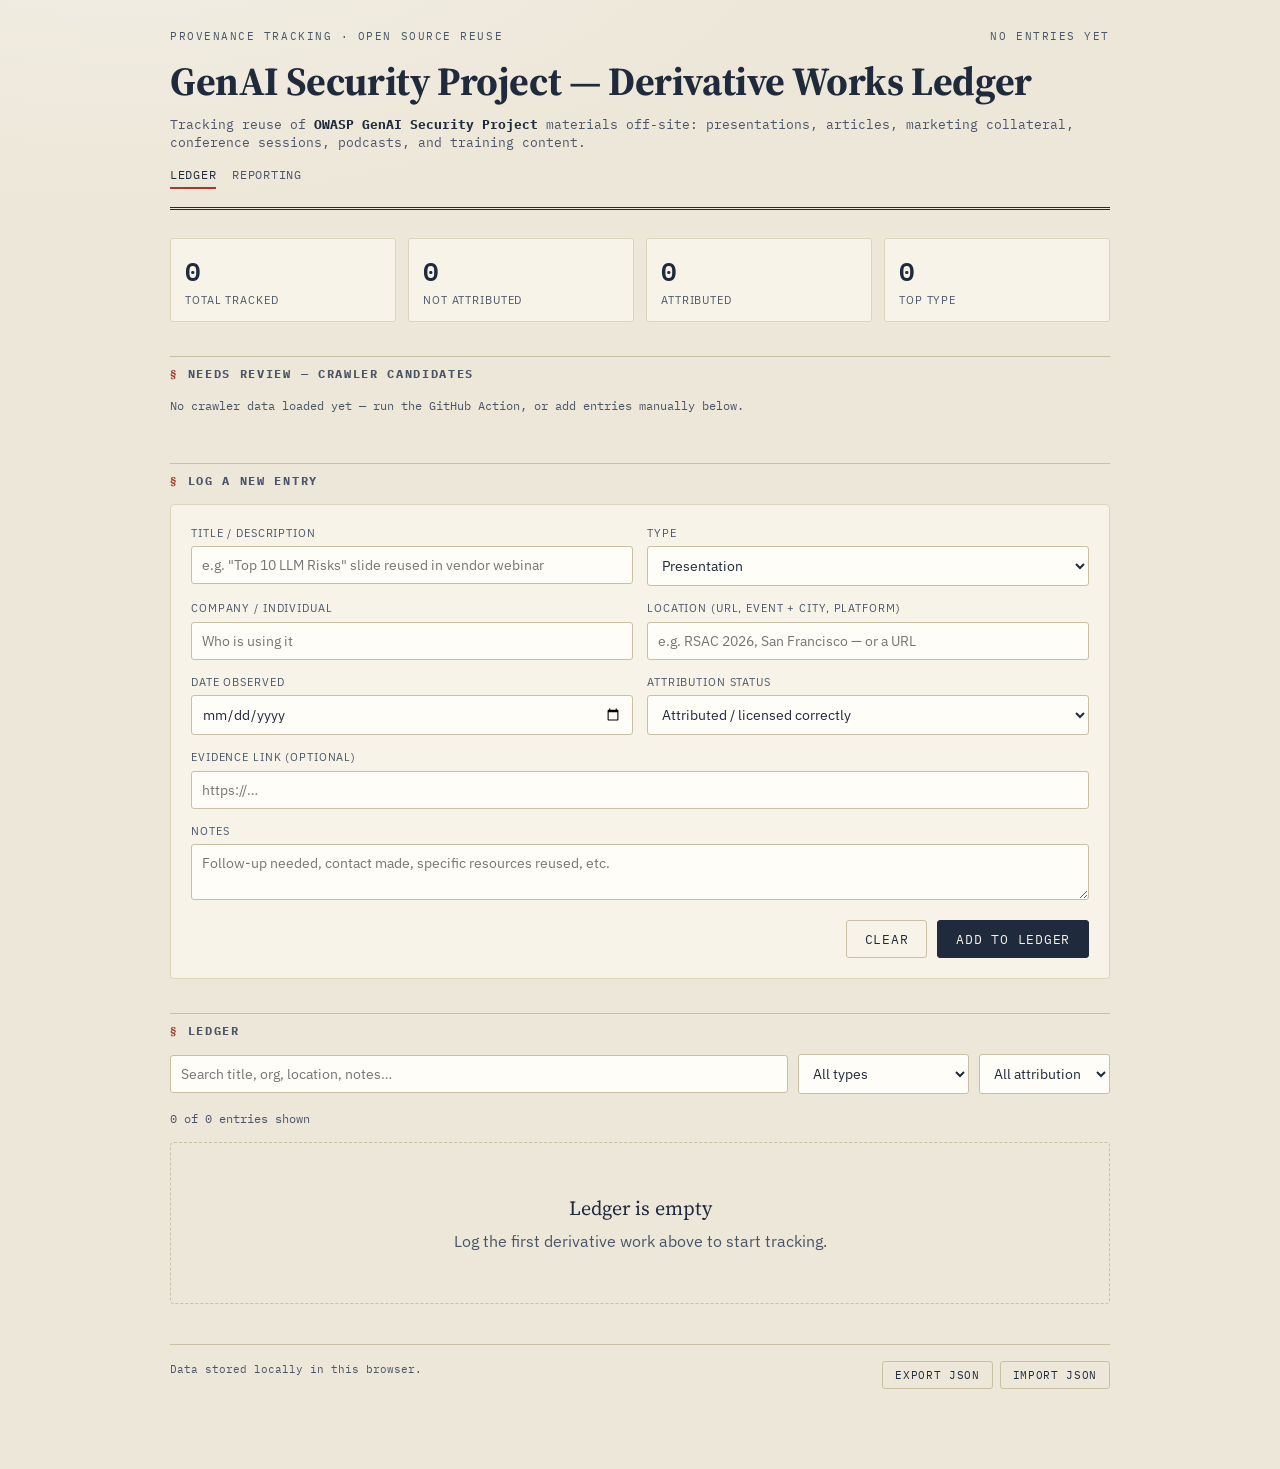
==== index.html @ ff602cbe "Initial commit: GSP derivative works ledger + crawler Static single-page app for tracking reuse of O" ====
<!DOCTYPE html>
<html lang="en">
<head>
<meta charset="UTF-8">
<meta name="viewport" content="width=device-width, initial-scale=1.0">
<title>GSP Derivative Works Ledger</title>
<link rel="preconnect" href="https://fonts.googleapis.com">
<link href="https://fonts.googleapis.com/css2?family=Source+Serif+4:opsz,wght@8..60,400;8..60,600;8..60,700&family=IBM+Plex+Sans:wght@400;500;600&family=IBM+Plex+Mono:wght@400;500;600&display=swap" rel="stylesheet">
<link rel="stylesheet" href="styles.css">
</head>
<body>
<div class="wrap">

  <header class="masthead">
    <div class="masthead-top">
      <span class="case-label">Provenance Tracking &middot; Open Source Reuse</span>
      <span class="case-label" id="lastUpdated">No entries yet</span>
    </div>
    <h1>GenAI Security Project — Derivative Works Ledger</h1>
    <div class="subtitle">Tracking reuse of <b>OWASP GenAI Security Project</b> materials off-site: presentations, articles, marketing collateral, conference sessions, podcasts, and training content.</div>
    <nav class="masthead-nav">
      <a href="index.html" class="active">Ledger</a>
      <a href="report.html">Reporting</a>
    </nav>
  </header>

  <div class="tallies" id="tallies"></div>

  <h2 class="section">Needs review — crawler candidates</h2>
  <div class="count-line" id="candidateCountLine"></div>
  <div class="ledger" id="candidates"></div>

  <h2 class="section">Log a new entry</h2>
  <div class="entry-form">
    <div class="grid2">
      <div class="field">
        <label for="f-title">Title / description</label>
        <input type="text" id="f-title" placeholder="e.g. &quot;Top 10 LLM Risks&quot; slide reused in vendor webinar">
      </div>
      <div class="field">
        <label for="f-type">Type</label>
        <select id="f-type">
          <option>Presentation</option>
          <option>Marketing document</option>
          <option>Published article</option>
          <option>Conference session</option>
          <option>Podcast</option>
          <option>Training class</option>
          <option>Other</option>
        </select>
      </div>
    </div>
    <div class="grid2">
      <div class="field">
        <label for="f-org">Company / individual</label>
        <input type="text" id="f-org" placeholder="Who is using it">
      </div>
      <div class="field">
        <label for="f-location">Location (URL, event + city, platform)</label>
        <input type="text" id="f-location" placeholder="e.g. RSAC 2026, San Francisco — or a URL">
      </div>
    </div>
    <div class="grid2">
      <div class="field">
        <label for="f-date">Date observed</label>
        <input type="date" id="f-date">
      </div>
      <div class="field">
        <label for="f-attr">Attribution status</label>
        <select id="f-attr">
          <option value="attributed">Attributed / licensed correctly</option>
          <option value="unclear">Unclear</option>
          <option value="unattributed">Not attributed</option>
        </select>
      </div>
    </div>
    <div class="field">
      <label for="f-link">Evidence link (optional)</label>
      <input type="text" id="f-link" placeholder="https://…">
    </div>
    <div class="field">
      <label for="f-notes">Notes</label>
      <textarea id="f-notes" placeholder="Follow-up needed, contact made, specific resources reused, etc."></textarea>
    </div>
    <div class="form-actions">
      <button class="btn secondary" id="clearFormBtn" type="button">Clear</button>
      <button class="btn" id="addBtn" type="button">Add to ledger</button>
    </div>
  </div>

  <h2 class="section">Ledger</h2>
  <div class="toolbar">
    <input type="text" id="search" placeholder="Search title, org, location, notes…">
    <select id="filterType">
      <option value="">All types</option>
      <option>Presentation</option>
      <option>Marketing document</option>
      <option>Published article</option>
      <option>Conference session</option>
      <option>Podcast</option>
      <option>Training class</option>
      <option>Other</option>
    </select>
    <select id="filterAttr">
      <option value="">All attribution</option>
      <option value="attributed">Attributed</option>
      <option value="unclear">Unclear</option>
      <option value="unattributed">Not attributed</option>
    </select>
  </div>
  <div class="count-line" id="countLine"></div>
  <div class="ledger" id="ledger"></div>

  <footer class="util">
    <span>Data stored locally in this browser.</span>
    <div>
      <button class="btn secondary" id="exportBtn" type="button">Export JSON</button>
      <button class="btn secondary" id="importBtn" type="button">Import JSON</button>
      <input type="file" id="importFile" accept="application/json" style="display:none">
    </div>
  </footer>

</div>

<script>
(function(){
  const STORAGE_KEY = 'gsp-derivative-ledger-v1';

  function load(){
    try{
      const raw = localStorage.getItem(STORAGE_KEY);
      return raw ? JSON.parse(raw) : [];
    }catch(e){ return []; }
  }
  function save(entries){
    localStorage.setItem(STORAGE_KEY, JSON.stringify(entries));
  }

  let entries = load();

  const DISMISSED_KEY = 'gsp-dismissed-candidates-v1';
  const PROMOTED_KEY = 'gsp-promoted-candidates-v1';
  function loadIdSet(key){
    try{ return new Set(JSON.parse(localStorage.getItem(key) || '[]')); }
    catch(e){ return new Set(); }
  }
  function saveIdSet(key, set){ localStorage.setItem(key, JSON.stringify([...set])); }
  let dismissed = loadIdSet(DISMISSED_KEY);
  let promoted = loadIdSet(PROMOTED_KEY);
  let candidates = [];

  async function loadCandidates(){
    try{
      const res = await fetch('data/candidates.json', { cache: 'no-store' });
      if(!res.ok) throw new Error('not found');
      candidates = await res.json();
    }catch(e){
      candidates = [];
    }
    renderCandidates();
  }

  function renderCandidates(){
    const visible = candidates.filter(c => !dismissed.has(c.id) && !promoted.has(c.id));
    document.getElementById('candidateCountLine').textContent =
      candidates.length === 0
        ? 'No crawler data loaded yet — run the GitHub Action, or add entries manually below.'
        : `${visible.length} awaiting review (${dismissed.size} dismissed, ${promoted.size} promoted so far)`;

    const container = document.getElementById('candidates');
    if(visible.length === 0){
      container.innerHTML = candidates.length === 0 ? '' :
        `<div class="empty">Nothing left to review right now.</div>`;
      return;
    }
    container.innerHTML = visible.map(c => `
      <div class="card candidate" data-id="${c.id}">
        <div class="card-top">
          <div>
            <div class="card-id"><span class="candidate-tag">Unreviewed</span> &middot; <span class="type-tag">${escapeHtml(c.type || 'Other')}</span>${c.engine ? ` &middot; <span class="type-tag">${escapeHtml(c.engine)}</span>` : ''}${c.languageLabel && c.languageLabel !== 'English (US)' ? ` &middot; <span class="type-tag">${escapeHtml(c.languageLabel)}</span>` : ''}${c.conferenceName ? ` &middot; <span class="type-tag">${escapeHtml(c.conferenceName)}</span>` : ''}</div>
            <div class="card-title">${escapeHtml(c.title) || '(untitled)'}</div>
          </div>
        </div>
        <div class="meta-row">
          <span><b>Domain:</b> ${escapeHtml(c.org) || '—'}</span>
          <span><b>Link:</b> <a href="${escapeHtml(c.link)}" target="_blank" rel="noopener">${escapeHtml(c.link)}</a></span>
        </div>
        ${c.snippet ? `<div class="snippet">"${escapeHtml(c.snippet)}"</div>` : ''}
        <div class="card-actions">
          <button class="btn" data-caction="promote" data-id="${c.id}">Promote to ledger</button>
          <button class="btn secondary" data-caction="dismiss" data-id="${c.id}">Dismiss</button>
        </div>
      </div>
    `).join('');
  }

  document.getElementById('candidates').addEventListener('click', (ev) => {
    const btn = ev.target.closest('button[data-caction]');
    if(!btn) return;
    const id = btn.dataset.id;
    const c = candidates.find(x => x.id === id);
    if(!c) return;

    if(btn.dataset.caction === 'dismiss'){
      dismissed.add(id);
      saveIdSet(DISMISSED_KEY, dismissed);
      renderCandidates();
    } else if(btn.dataset.caction === 'promote'){
      document.getElementById('f-title').value = c.title || '';
      document.getElementById('f-type').value = ['Presentation','Marketing document','Published article','Conference session','Podcast','Training class','Other'].includes(c.type) ? c.type : 'Other';
      document.getElementById('f-org').value = c.org || '';
      document.getElementById('f-location').value = c.link || '';
      document.getElementById('f-link').value = c.link || '';
      document.getElementById('f-notes').value = 'Auto-discovered via crawler'
        + (c.languageLabel ? ' (' + c.languageLabel + ')' : '')
        + (c.conferenceName ? ' — matched alongside "' + c.conferenceName + '"' : '')
        + '. Query: ' + (c.matchedQuery || '')
        + (c.snippet ? ('\n\n"' + c.snippet + '"') : '');
      document.getElementById('f-attr').value = 'unclear';
      pendingPromoteId = id;
      document.getElementById('addBtn').textContent = 'Add to ledger';
      document.querySelector('.entry-form').scrollIntoView({ behavior: 'smooth', block: 'start' });
      document.getElementById('f-date').focus();
    }
  });

  let pendingPromoteId = null;

  function nextCaseId(){
    const n = entries.length ? Math.max(...entries.map(e => e.seq || 0)) + 1 : 1;
    return n;
  }

  function fmtDate(d){
    if(!d) return '—';
    const dt = new Date(d + 'T00:00:00');
    if(isNaN(dt)) return d;
    return dt.toLocaleDateString(undefined, { year:'numeric', month:'short', day:'numeric' });
  }

  function attrLabel(v){
    return { attributed: 'Attributed', unclear: 'Unclear', unattributed: 'Not attributed' }[v] || v;
  }

  function renderTallies(){
    const total = entries.length;
    const byAttr = { attributed:0, unclear:0, unattributed:0 };
    const byType = {};
    entries.forEach(e => {
      byAttr[e.attr] = (byAttr[e.attr]||0)+1;
      byType[e.type] = (byType[e.type]||0)+1;
    });
    const topType = Object.entries(byType).sort((a,b)=>b[1]-a[1])[0];

    const tallies = [
      { n: total, l: 'Total tracked' },
      { n: byAttr.unattributed || 0, l: 'Not attributed' },
      { n: byAttr.attributed || 0, l: 'Attributed' },
      { n: topType ? topType[1] : 0, l: topType ? topType[0] : 'Top type' },
    ];
    document.getElementById('tallies').innerHTML = tallies.map(t => `
      <div class="tally"><div class="n">${t.n}</div><div class="l">${t.l}</div></div>
    `).join('');

    const lastEl = document.getElementById('lastUpdated');
    if(total === 0){
      lastEl.textContent = 'No entries yet';
    } else {
      const latest = entries.reduce((a,b) => (a.createdAt > b.createdAt ? a : b));
      lastEl.textContent = 'Last logged ' + new Date(latest.createdAt).toLocaleDateString();
    }
  }

  function escapeHtml(s){
    return (s||'').replace(/[&<>"']/g, m => ({'&':'&amp;','<':'&lt;','>':'&gt;','"':'&quot;',"'":'&#39;'}[m]));
  }

  function renderLedger(){
    const q = document.getElementById('search').value.trim().toLowerCase();
    const ft = document.getElementById('filterType').value;
    const fa = document.getElementById('filterAttr').value;

    let filtered = entries.filter(e => {
      if(ft && e.type !== ft) return false;
      if(fa && e.attr !== fa) return false;
      if(q){
        const hay = [e.title, e.org, e.location, e.notes].join(' ').toLowerCase();
        if(!hay.includes(q)) return false;
      }
      return true;
    }).sort((a,b) => (b.date||'').localeCompare(a.date||''));

    document.getElementById('countLine').textContent =
      `${filtered.length} of ${entries.length} entries shown`;

    const container = document.getElementById('ledger');
    if(entries.length === 0){
      container.innerHTML = `<div class="empty"><div class="big">Ledger is empty</div>Log the first derivative work above to start tracking.</div>`;
      return;
    }
    if(filtered.length === 0){
      container.innerHTML = `<div class="empty"><div class="big">No matches</div>Try clearing the search or filters.</div>`;
      return;
    }

    container.innerHTML = filtered.map(e => `
      <div class="card" data-id="${e.id}">
        <div class="card-top">
          <div>
            <div class="card-id">GSP-${String(e.seq).padStart(4,'0')} &middot; <span class="type-tag">${escapeHtml(e.type)}</span></div>
            <div class="card-title">${escapeHtml(e.title) || '(untitled entry)'}</div>
          </div>
          <span class="stamp ${e.attr}">${attrLabel(e.attr)}</span>
        </div>
        <div class="meta-row">
          <span><b>By:</b> ${escapeHtml(e.org) || '—'}</span>
          <span><b>Where:</b> ${e.link ? `<a href="${escapeHtml(e.link)}" target="_blank" rel="noopener">${escapeHtml(e.location) || 'link'}</a>` : (escapeHtml(e.location) || '—')}</span>
          <span><b>Observed:</b> ${fmtDate(e.date)}</span>
        </div>
        ${e.notes ? `<div class="notes">${escapeHtml(e.notes)}</div>` : ''}
        <div class="card-actions">
          <button class="btn secondary" data-action="edit" data-id="${e.id}">Edit</button>
          <button class="btn danger" data-action="delete" data-id="${e.id}">Delete</button>
        </div>
      </div>
    `).join('');
  }

  function renderAll(){ renderTallies(); renderLedger(); }

  function readForm(){
    return {
      title: document.getElementById('f-title').value.trim(),
      type: document.getElementById('f-type').value,
      org: document.getElementById('f-org').value.trim(),
      location: document.getElementById('f-location').value.trim(),
      date: document.getElementById('f-date').value,
      attr: document.getElementById('f-attr').value,
      link: document.getElementById('f-link').value.trim(),
      notes: document.getElementById('f-notes').value.trim(),
    };
  }
  function clearForm(){
    ['f-title','f-org','f-location','f-date','f-link','f-notes'].forEach(id => document.getElementById(id).value = '');
    document.getElementById('f-type').selectedIndex = 0;
    document.getElementById('f-attr').selectedIndex = 0;
  }

  let editingId = null;

  document.getElementById('addBtn').addEventListener('click', () => {
    const data = readForm();
    if(!data.title){
      document.getElementById('f-title').focus();
      return;
    }
    if(editingId){
      entries = entries.map(e => e.id === editingId ? { ...e, ...data } : e);
      editingId = null;
      document.getElementById('addBtn').textContent = 'Add to ledger';
    } else {
      entries.push({
        id: 'e' + Date.now() + Math.random().toString(36).slice(2,7),
        seq: nextCaseId(),
        createdAt: Date.now(),
        ...data
      });
    }
    if(pendingPromoteId){
      promoted.add(pendingPromoteId);
      saveIdSet(PROMOTED_KEY, promoted);
      pendingPromoteId = null;
      renderCandidates();
    }
    save(entries);
    clearForm();
    renderAll();
  });

  document.getElementById('clearFormBtn').addEventListener('click', () => {
    clearForm();
    editingId = null;
    pendingPromoteId = null;
    document.getElementById('addBtn').textContent = 'Add to ledger';
  });

  document.getElementById('ledger').addEventListener('click', (ev) => {
    const btn = ev.target.closest('button[data-action]');
    if(!btn) return;
    const id = btn.dataset.id;
    const entry = entries.find(e => e.id === id);
    if(!entry) return;

    if(btn.dataset.action === 'delete'){
      if(confirm('Remove this entry from the ledger? This cannot be undone.')){
        entries = entries.filter(e => e.id !== id);
        save(entries);
        renderAll();
      }
    } else if(btn.dataset.action === 'edit'){
      document.getElementById('f-title').value = entry.title;
      document.getElementById('f-type').value = entry.type;
      document.getElementById('f-org').value = entry.org;
      document.getElementById('f-location').value = entry.location;
      document.getElementById('f-date').value = entry.date;
      document.getElementById('f-attr').value = entry.attr;
      document.getElementById('f-link').value = entry.link;
      document.getElementById('f-notes').value = entry.notes;
      editingId = id;
      document.getElementById('addBtn').textContent = 'Save changes';
      document.querySelector('.entry-form').scrollIntoView({ behavior: 'smooth', block: 'start' });
    }
  });

  ['search','filterType','filterAttr'].forEach(id => {
    document.getElementById(id).addEventListener('input', renderLedger);
    document.getElementById(id).addEventListener('change', renderLedger);
  });

  document.getElementById('exportBtn').addEventListener('click', () => {
    const blob = new Blob([JSON.stringify(entries, null, 2)], { type: 'application/json' });
    const url = URL.createObjectURL(blob);
    const a = document.createElement('a');
    a.href = url;
    a.download = 'gsp-derivative-ledger-' + new Date().toISOString().slice(0,10) + '.json';
    a.click();
    URL.revokeObjectURL(url);
  });

  document.getElementById('importBtn').addEventListener('click', () => {
    document.getElementById('importFile').click();
  });
  document.getElementById('importFile').addEventListener('change', (ev) => {
    const file = ev.target.files[0];
    if(!file) return;
    const reader = new FileReader();
    reader.onload = () => {
      try{
        const incoming = JSON.parse(reader.result);
        if(!Array.isArray(incoming)) throw new Error('not an array');
        const existingIds = new Set(entries.map(e => e.id));
        const merged = entries.concat(incoming.filter(e => e && e.id && !existingIds.has(e.id)));
        entries = merged;
        save(entries);
        renderAll();
        alert('Imported ' + incoming.length + ' entries (duplicates skipped).');
      }catch(e){
        alert('Could not read that file as a valid ledger export.');
      }
      ev.target.value = '';
    };
    reader.readAsText(file);
  });

  renderAll();
  loadCandidates();
})();
</script>
</body>
</html>
---- styles.css ----
:root{
  --paper: #EDE7D9;
  --card: #F7F3E8;
  --card-edge: #DDD4BC;
  --ink: #1F2A3C;
  --ink-soft: #4A5568;
  --rule: #C9BFA5;
  --stamp-red: #A13D2C;
  --stamp-green: #3F6B4C;
  --stamp-amber: #A9762F;
  --focus: #2F5C99;
}
*{ box-sizing: border-box; }
body{
  margin:0;
  background:
    radial-gradient(1200px 600px at 10% -10%, rgba(255,255,255,0.35), transparent 60%),
    var(--paper);
  color: var(--ink);
  font-family: 'IBM Plex Sans', sans-serif;
  line-height: 1.5;
}
::selection{ background: var(--stamp-amber); color: var(--card); }

a{ color: var(--focus); }

.wrap{ max-width: 980px; margin: 0 auto; padding: 28px 20px 80px; }

/* Masthead */
header.masthead{
  border-bottom: 3px double var(--ink);
  padding-bottom: 18px;
  margin-bottom: 28px;
}
.masthead-top{
  display:flex; justify-content:space-between; align-items:baseline; flex-wrap:wrap; gap:8px;
}
.case-label{
  font-family:'IBM Plex Mono', monospace;
  font-size: 11px; letter-spacing: 0.14em; text-transform: uppercase;
  color: var(--ink-soft);
}
h1{
  font-family:'Source Serif 4', serif;
  font-weight: 700;
  font-size: clamp(28px, 4vw, 40px);
  margin: 6px 0 4px;
  letter-spacing: -0.01em;
}
.subtitle{
  font-family:'IBM Plex Mono', monospace;
  font-size: 12.5px;
  color: var(--ink-soft);
}
.subtitle b{ color: var(--ink); }

.masthead-nav{
  display:flex; gap: 16px; margin-top: 14px;
  font-family:'IBM Plex Mono', monospace; font-size: 12px; letter-spacing: 0.06em; text-transform: uppercase;
}
.masthead-nav a{ color: var(--ink-soft); text-decoration: none; padding-bottom: 3px; border-bottom: 2px solid transparent; }
.masthead-nav a:hover{ color: var(--ink); }
.masthead-nav a.active{ color: var(--ink); border-bottom-color: var(--stamp-red); }

/* Stat tallies */
.tallies{
  display:grid; grid-template-columns: repeat(auto-fit, minmax(120px,1fr));
  gap: 12px; margin: 22px 0 30px;
}
.tally{
  background: var(--card);
  border: 1px solid var(--card-edge);
  border-radius: 3px;
  padding: 12px 14px;
  position: relative;
}
.tally .n{
  font-family:'IBM Plex Mono', monospace;
  font-size: 26px; font-weight: 600;
}
.tally .l{
  font-size: 11px; letter-spacing: 0.08em; text-transform: uppercase;
  color: var(--ink-soft); margin-top: 2px;
}

/* Section headers */
h2.section{
  font-family:'IBM Plex Mono', monospace;
  font-size: 12px; letter-spacing: 0.14em; text-transform: uppercase;
  color: var(--ink-soft);
  border-top: 1px solid var(--rule);
  padding-top: 8px;
  margin: 34px 0 14px;
  display:flex; align-items:center; gap: 10px;
}
h2.section::before{ content: "§"; color: var(--stamp-red); font-family: 'Source Serif 4', serif; font-weight:700; }

/* New entry card */
.entry-form{
  background: var(--card);
  border: 1px solid var(--card-edge);
  border-radius: 4px;
  padding: 20px;
}
.grid2{ display:grid; grid-template-columns: 1fr 1fr; gap: 14px; }
@media (max-width: 640px){ .grid2{ grid-template-columns: 1fr; } }
.field{ margin-bottom: 14px; }
.field label{
  display:block; font-size: 11px; letter-spacing:0.08em; text-transform:uppercase;
  color: var(--ink-soft); margin-bottom: 5px;
}
input, select, textarea{
  width: 100%;
  font-family:'IBM Plex Sans', sans-serif;
  font-size: 14px;
  padding: 9px 10px;
  border: 1px solid var(--rule);
  border-radius: 3px;
  background: #FFFDF8;
  color: var(--ink);
}
textarea{ resize: vertical; min-height: 56px; }
input:focus, select:focus, textarea:focus{
  outline: 2px solid var(--focus); outline-offset: 1px; border-color: var(--focus);
}
.btn{
  font-family:'IBM Plex Mono', monospace;
  font-size: 12.5px; letter-spacing: 0.06em; text-transform: uppercase;
  padding: 10px 18px;
  border-radius: 3px;
  border: 1px solid var(--ink);
  background: var(--ink);
  color: var(--card);
  cursor: pointer;
}
.btn:hover{ background: #33425c; }
.btn.secondary{
  background: transparent; color: var(--ink); border-color: var(--rule);
}
.btn.secondary:hover{ border-color: var(--ink); }
.btn.danger{ border-color: var(--stamp-red); color: var(--stamp-red); background: transparent; }
.btn.danger:hover{ background: var(--stamp-red); color: var(--card); }
.btn:focus-visible{ outline: 3px solid var(--focus); outline-offset: 2px; }

.form-actions{ display:flex; gap: 10px; justify-content:flex-end; margin-top: 6px; }

/* Toolbar */
.toolbar{
  display:flex; gap: 10px; flex-wrap: wrap; align-items: center;
  margin-bottom: 16px;
}
.toolbar input[type=text]{ flex: 1; min-width: 180px; }
.toolbar select{ width: auto; }
.count-line{
  font-family:'IBM Plex Mono', monospace; font-size: 12px; color: var(--ink-soft);
  margin-bottom: 14px;
}

/* Ledger entries */
.ledger{ display: flex; flex-direction: column; gap: 12px; }
.card{
  background: var(--card);
  border: 1px solid var(--card-edge);
  border-radius: 4px;
  padding: 16px 18px;
  position: relative;
}
.card-top{ display:flex; justify-content:space-between; align-items:flex-start; gap: 12px; flex-wrap: wrap;}
.card-id{
  font-family:'IBM Plex Mono', monospace; font-size: 11px; color: var(--ink-soft);
  letter-spacing: 0.06em;
}
.card-title{
  font-family:'Source Serif 4', serif; font-weight: 600; font-size: 18px;
  margin: 3px 0 6px;
}
.meta-row{
  display:flex; flex-wrap: wrap; gap: 8px 16px;
  font-size: 12.5px; color: var(--ink-soft);
  margin-bottom: 8px;
}
.meta-row span b{ color: var(--ink); font-weight: 500; }
.notes{ font-size: 13.5px; color: var(--ink); margin-top: 6px; }
.card-actions{ display:flex; gap: 8px; margin-top: 12px; }
.card-actions .btn{ padding: 6px 12px; font-size: 11px; }

.stamp{
  font-family:'IBM Plex Mono', monospace;
  font-size: 10.5px; font-weight: 600; letter-spacing: 0.1em; text-transform: uppercase;
  padding: 4px 10px;
  border: 2px solid currentColor;
  border-radius: 3px;
  transform: rotate(-2deg);
  display: inline-block;
  white-space: nowrap;
}
.stamp.attributed{ color: var(--stamp-green); }
.stamp.unattributed{ color: var(--stamp-red); }
.stamp.unclear{ color: var(--stamp-amber); }

.type-tag{
  font-family:'IBM Plex Mono', monospace; font-size: 11px;
  background: var(--paper); border: 1px solid var(--rule);
  padding: 2px 8px; border-radius: 10px; color: var(--ink-soft);
}

.card.candidate{ border-style: dashed; border-color: var(--stamp-amber); }
.candidate-tag{
  font-family:'IBM Plex Mono', monospace; font-size: 10.5px; letter-spacing: 0.08em; text-transform: uppercase;
  color: var(--stamp-amber); border: 1px solid var(--stamp-amber); border-radius: 10px;
  padding: 2px 8px;
}
.snippet{ font-size: 13px; color: var(--ink-soft); margin-top: 6px; font-style: italic; }

.empty{
  text-align:center; padding: 50px 20px; color: var(--ink-soft);
  border: 1px dashed var(--rule); border-radius: 4px;
}
.empty .big{ font-family:'Source Serif 4', serif; font-size: 20px; color: var(--ink); margin-bottom: 6px;}

footer.util{
  margin-top: 40px; padding-top: 16px; border-top: 1px solid var(--rule);
  display:flex; justify-content: space-between; flex-wrap:wrap; gap: 10px;
  font-family:'IBM Plex Mono', monospace; font-size: 11px; color: var(--ink-soft);
}
footer.util .btn{ padding: 6px 12px; font-size: 11px; }

/* --- Report page --- */

.date-range{
  display:flex; gap: 14px; flex-wrap: wrap; align-items: flex-end;
  background: var(--card); border: 1px solid var(--card-edge); border-radius: 4px;
  padding: 16px 18px; margin-bottom: 22px;
}
.date-range .field{ margin-bottom: 0; min-width: 160px; }
.date-range .presets{ display:flex; gap: 6px; flex-wrap: wrap; margin-left: auto; align-self: center; }
.date-range .presets .btn{ padding: 7px 12px; font-size: 11px; }

.channel-report{
  background: var(--card); border: 1px solid var(--card-edge); border-radius: 4px;
  padding: 18px 20px; margin-bottom: 10px;
}
.channel-row{
  display:grid; grid-template-columns: 160px 1fr 48px; align-items:center; gap: 12px;
  padding: 8px 0; border-bottom: 1px solid var(--rule);
}
.channel-row:last-child{ border-bottom: none; }
.channel-name{
  font-family:'IBM Plex Mono', monospace; font-size: 12.5px; color: var(--ink);
  white-space: nowrap; overflow: hidden; text-overflow: ellipsis;
}
.channel-bar-track{ background: var(--paper); border-radius: 3px; height: 14px; overflow: hidden; }
.channel-bar-fill{ background: var(--stamp-red); height: 100%; border-radius: 3px 0 0 3px; }
.channel-count{
  font-family:'IBM Plex Mono', monospace; font-size: 13px; font-weight: 600; text-align: right;
}

.report-table-wrap{
  background: var(--card); border: 1px solid var(--card-edge); border-radius: 4px;
  overflow-x: auto;
}
table.report-table{
  width: 100%; border-collapse: collapse; font-size: 13.5px; min-width: 640px;
}
table.report-table th, table.report-table td{
  text-align: left; padding: 10px 14px; border-bottom: 1px solid var(--rule);
  vertical-align: top;
}
table.report-table th{
  font-family:'IBM Plex Mono', monospace; font-size: 11px; letter-spacing: 0.06em; text-transform: uppercase;
  color: var(--ink-soft); background: var(--paper); position: sticky; top: 0;
  cursor: pointer; user-select: none; white-space: nowrap;
}
table.report-table th:hover{ color: var(--ink); }
table.report-table th.sorted::after{ content: " " attr(data-dir); color: var(--stamp-red); }
table.report-table tbody tr:hover{ background: rgba(169,118,47,0.06); }
table.report-table tbody tr:last-child td{ border-bottom: none; }
table.report-table td.title-cell{ font-weight: 500; max-width: 280px; }
table.report-table td.link-cell a{ font-family:'IBM Plex Mono', monospace; font-size: 12px; }

@media (prefers-reduced-motion: reduce){ *{ transition: none !important; } }
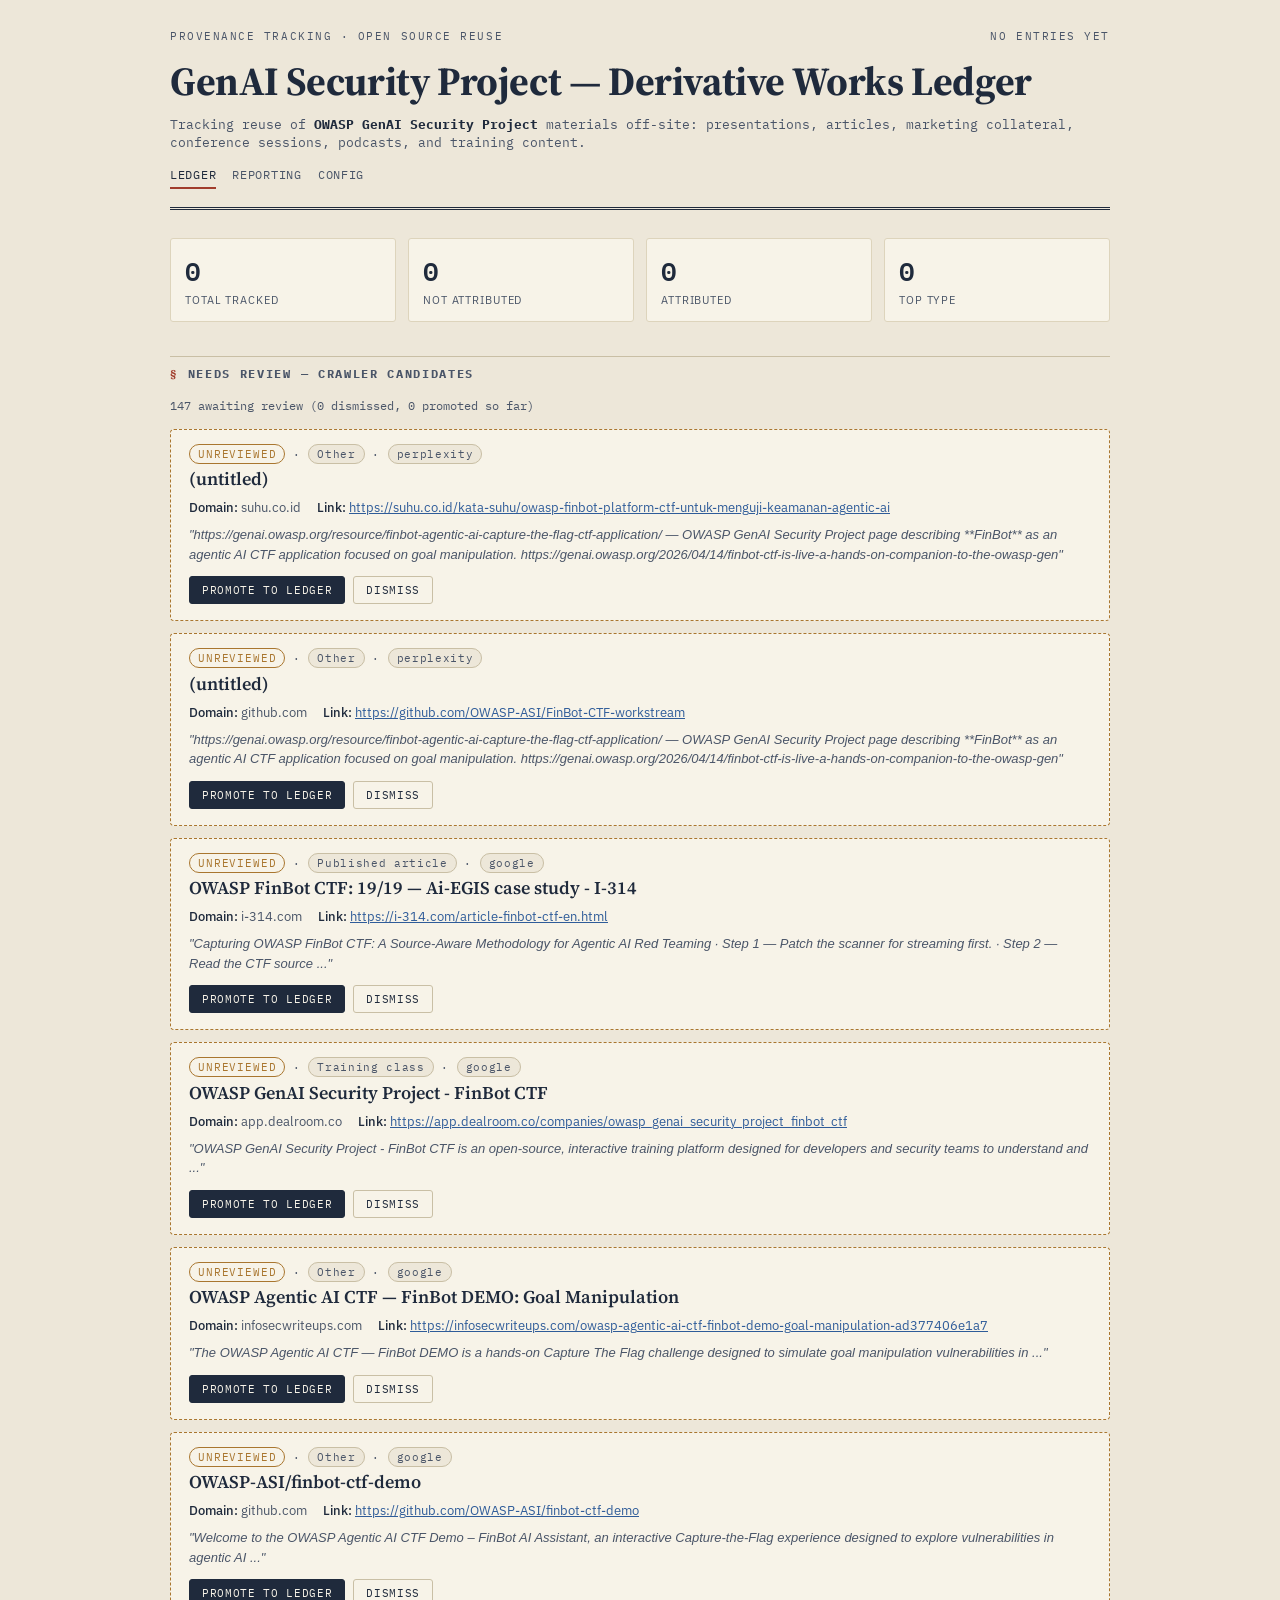
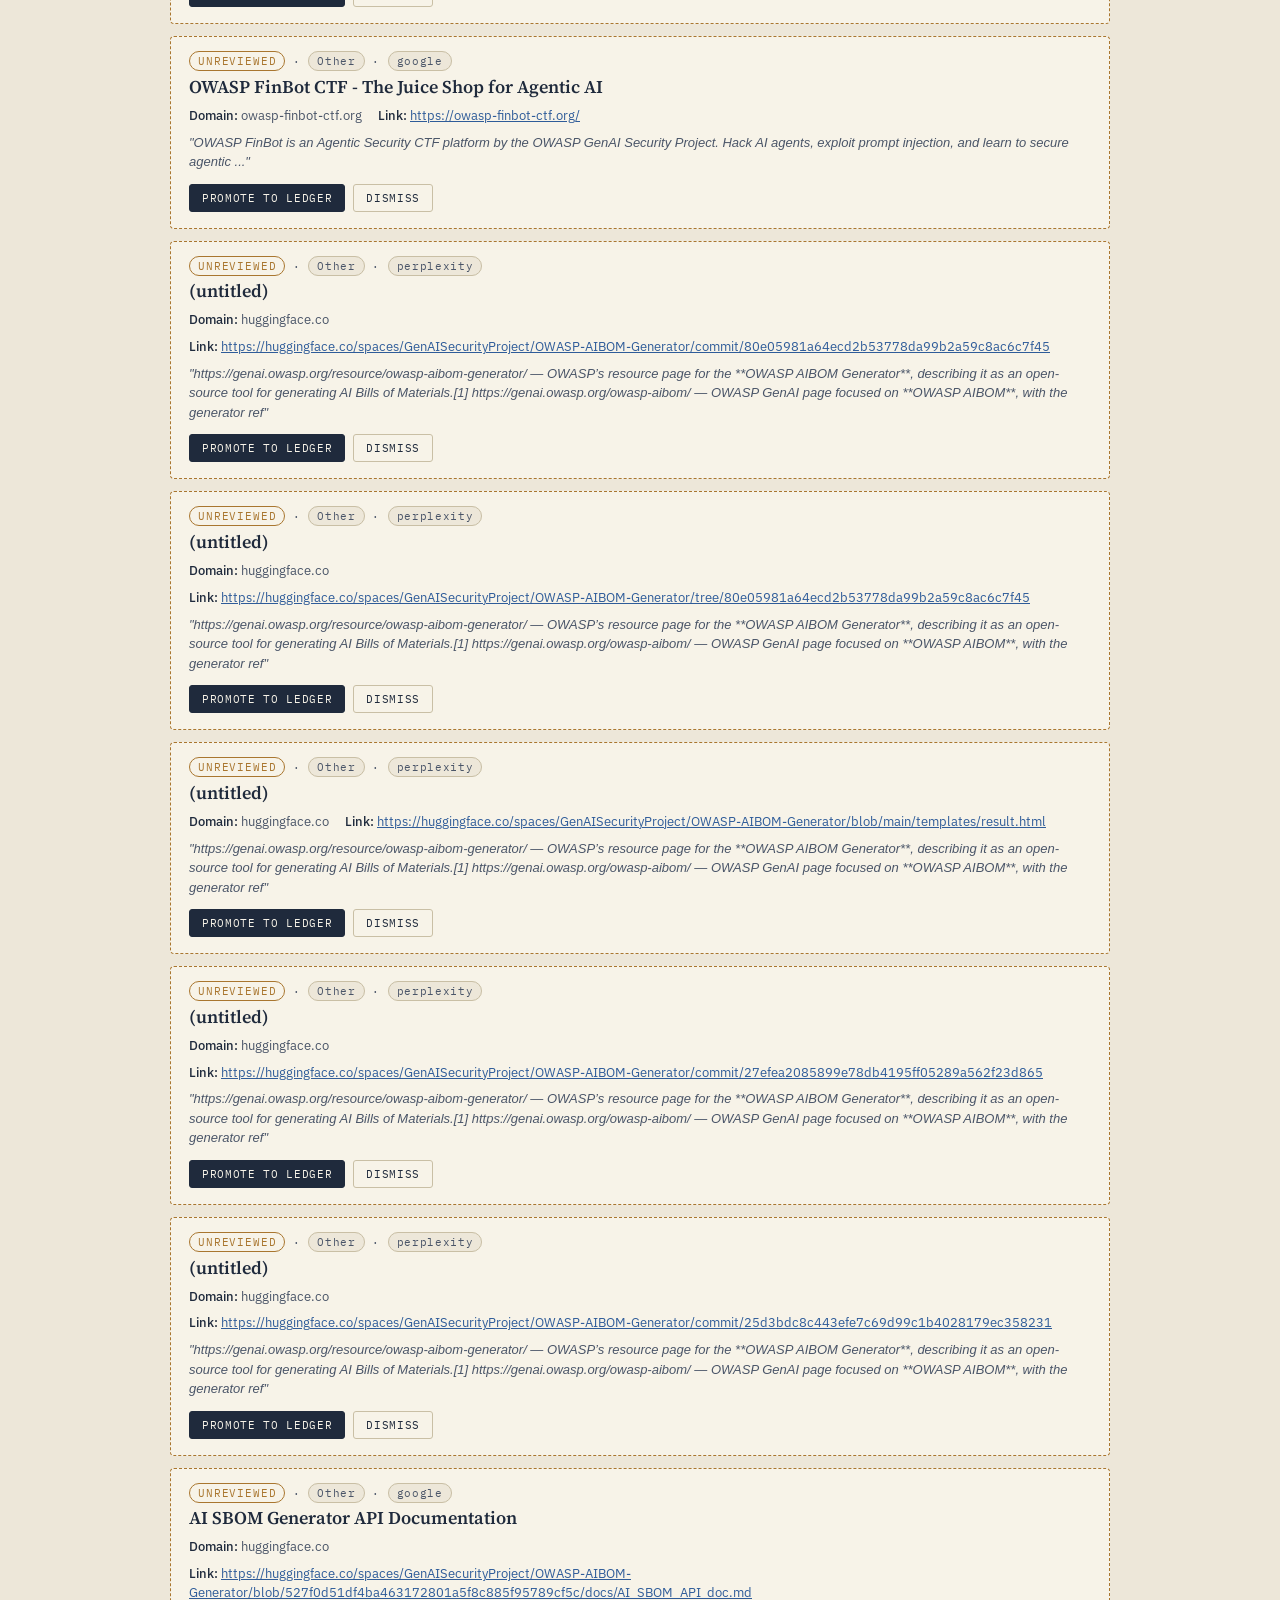
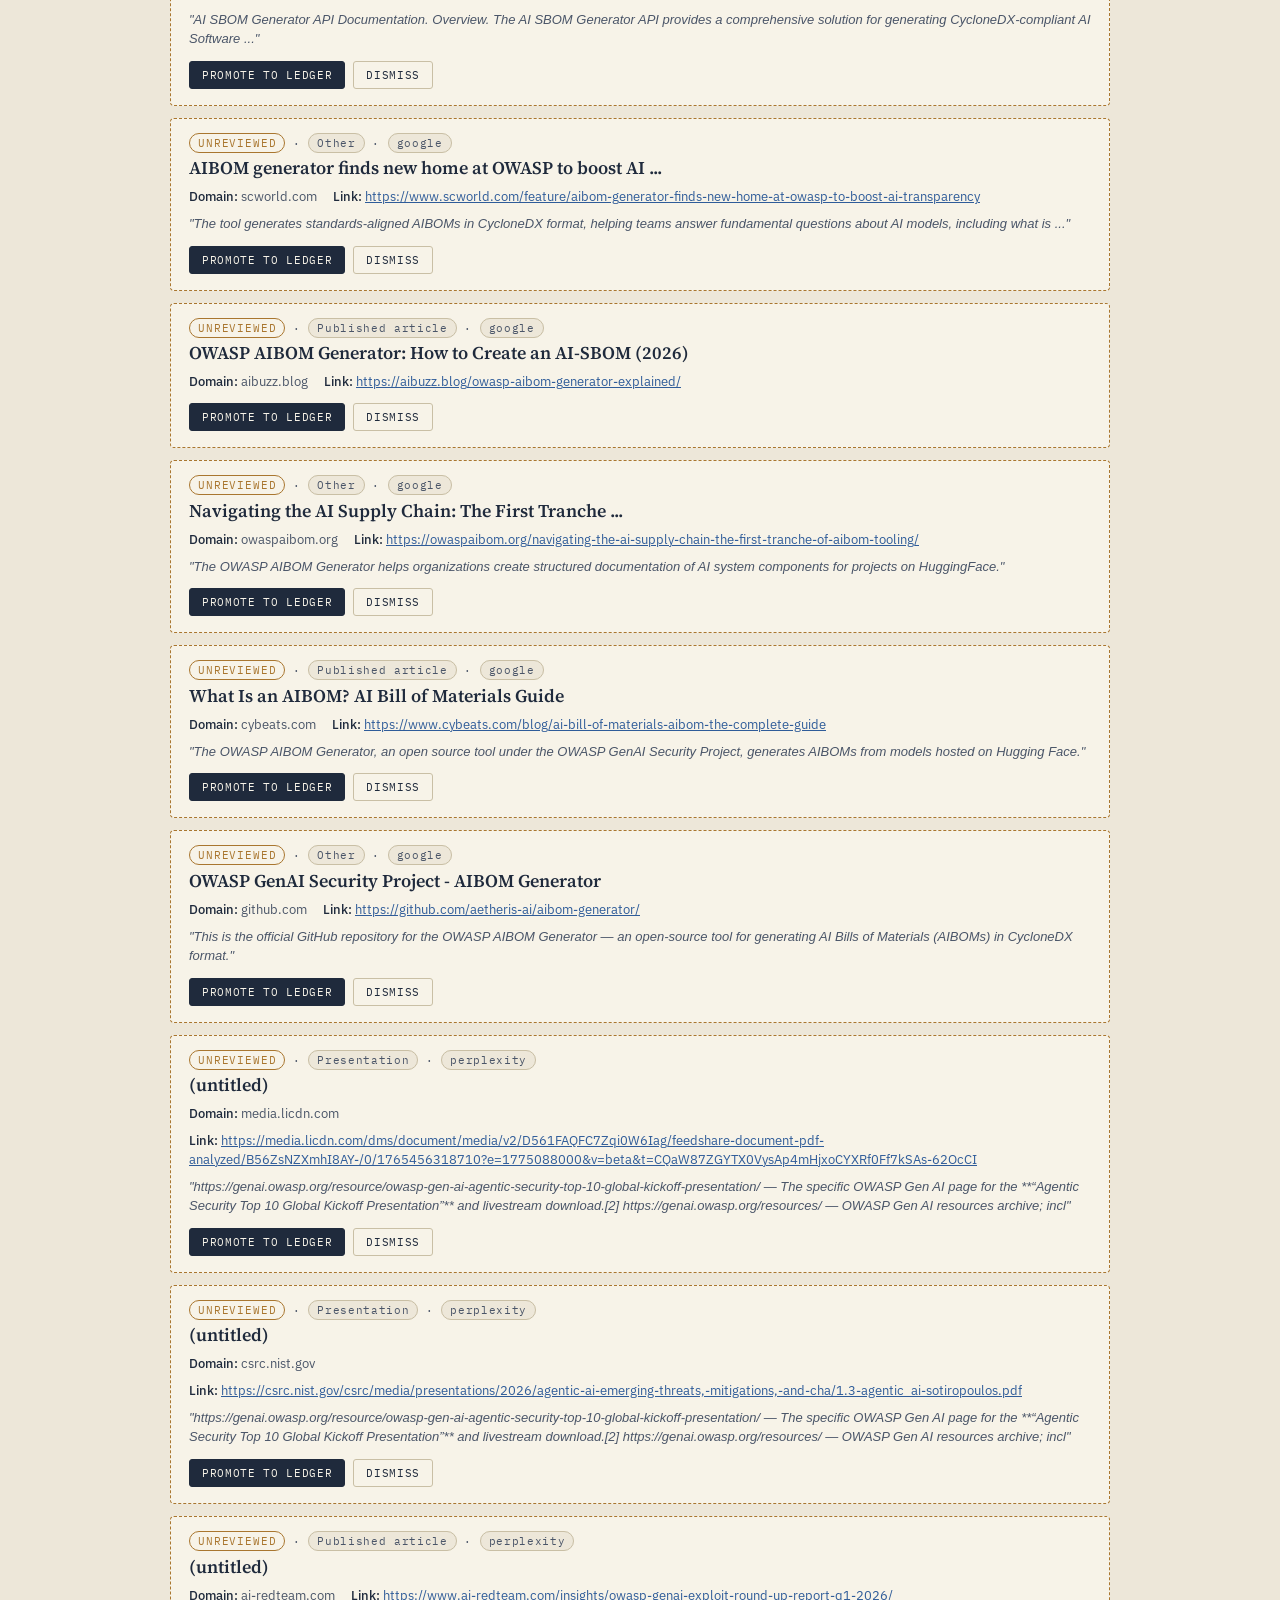
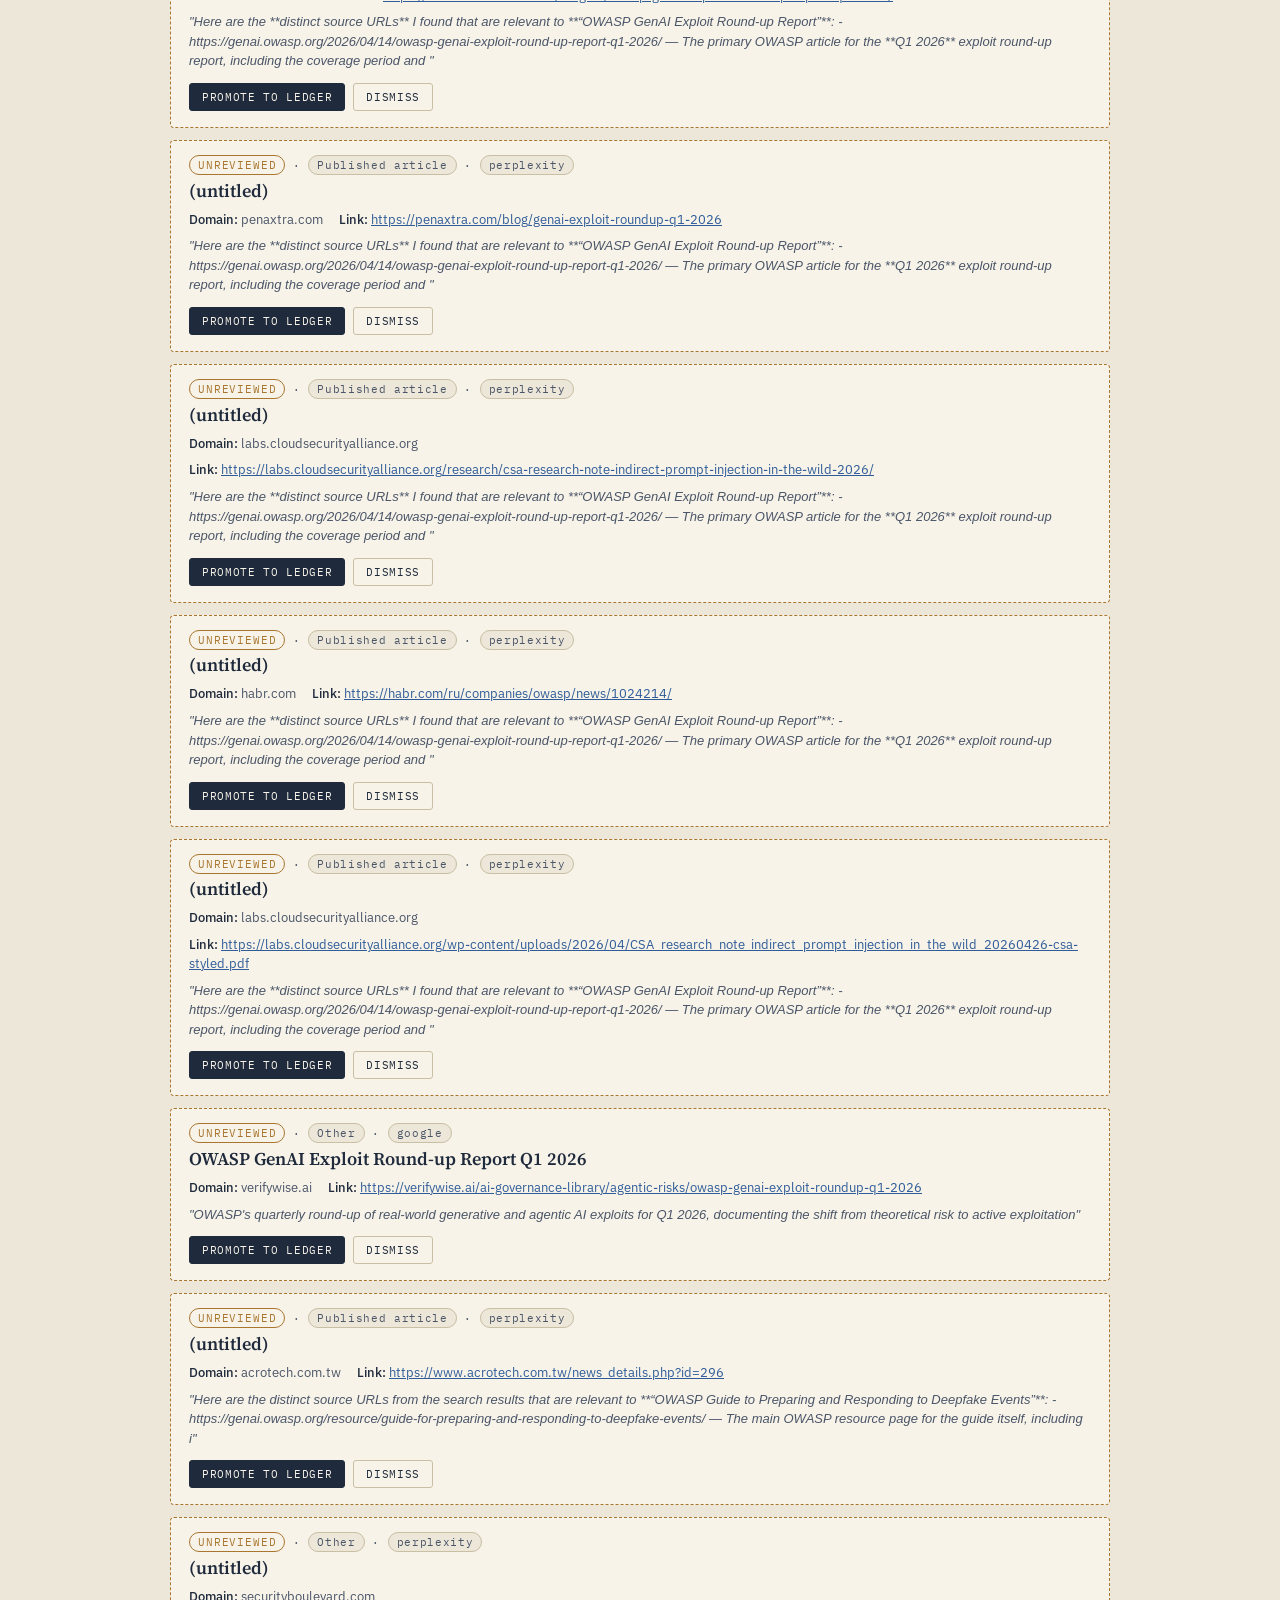
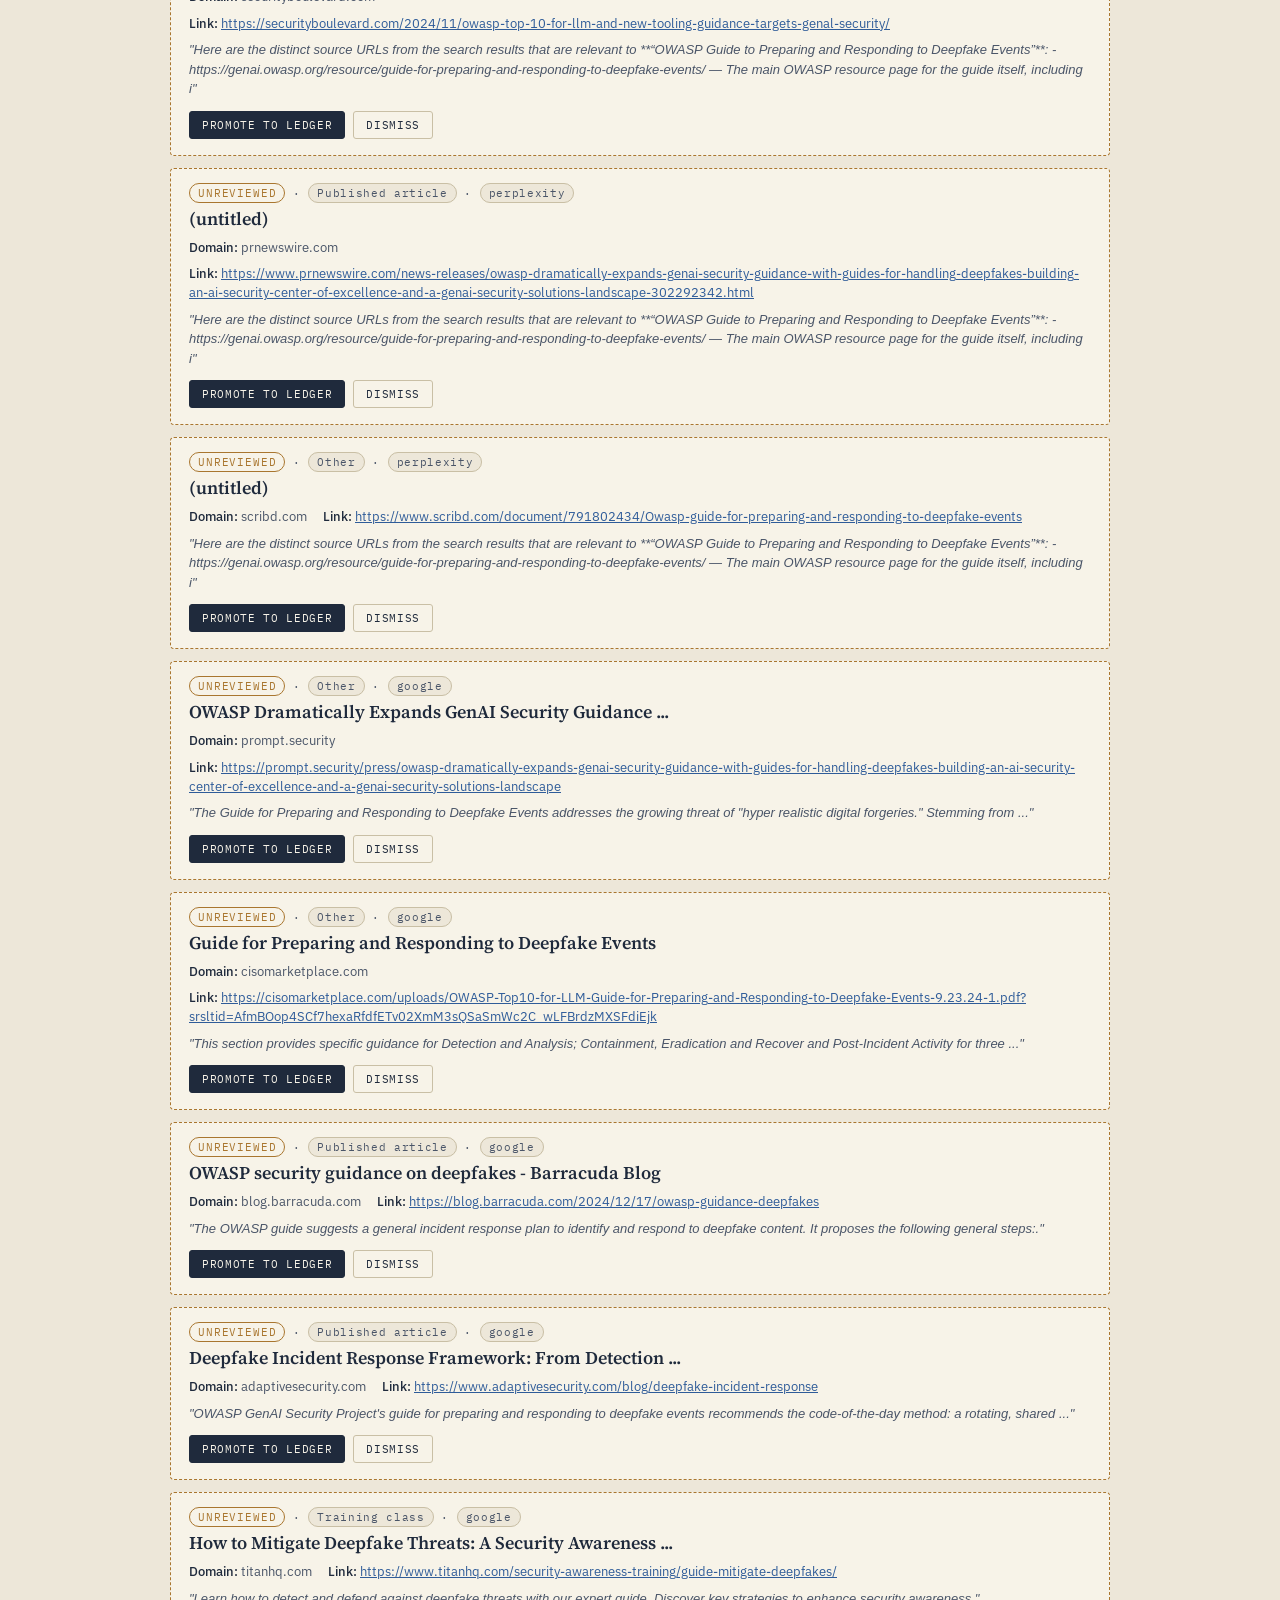
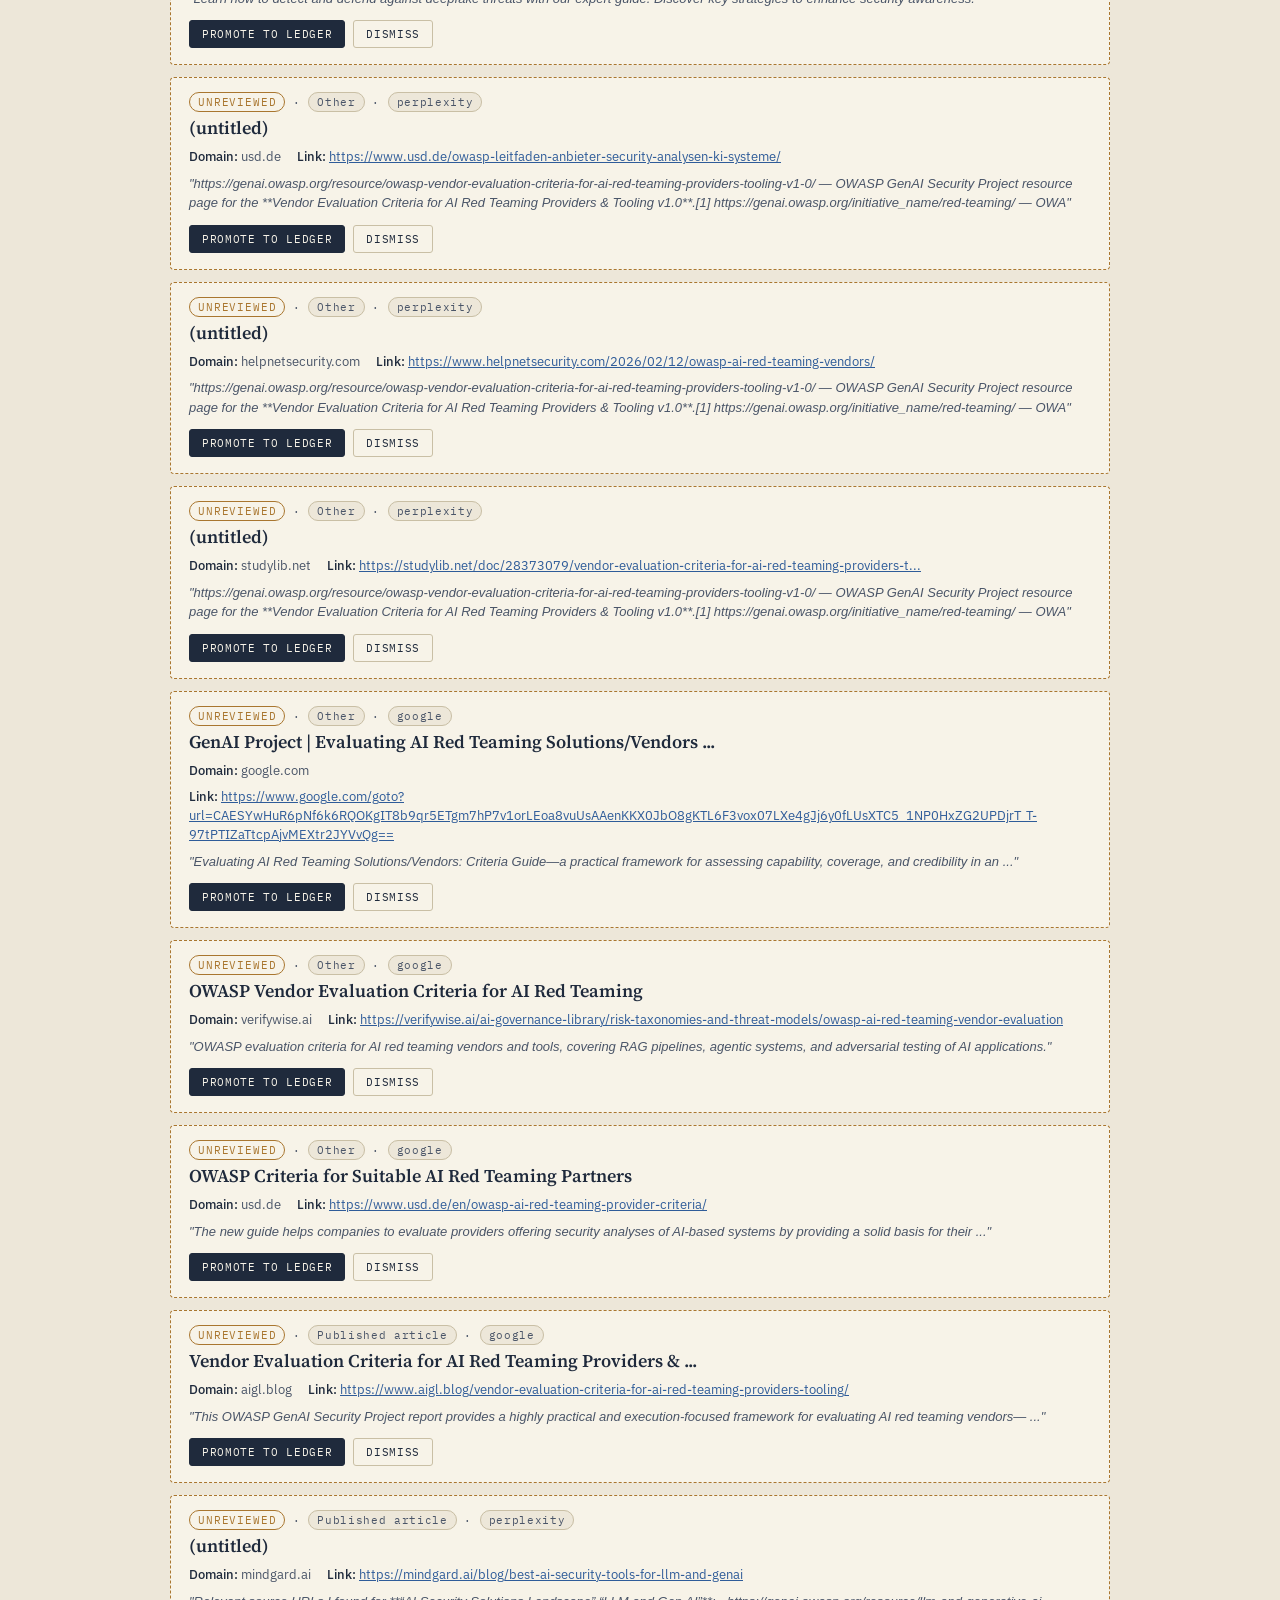
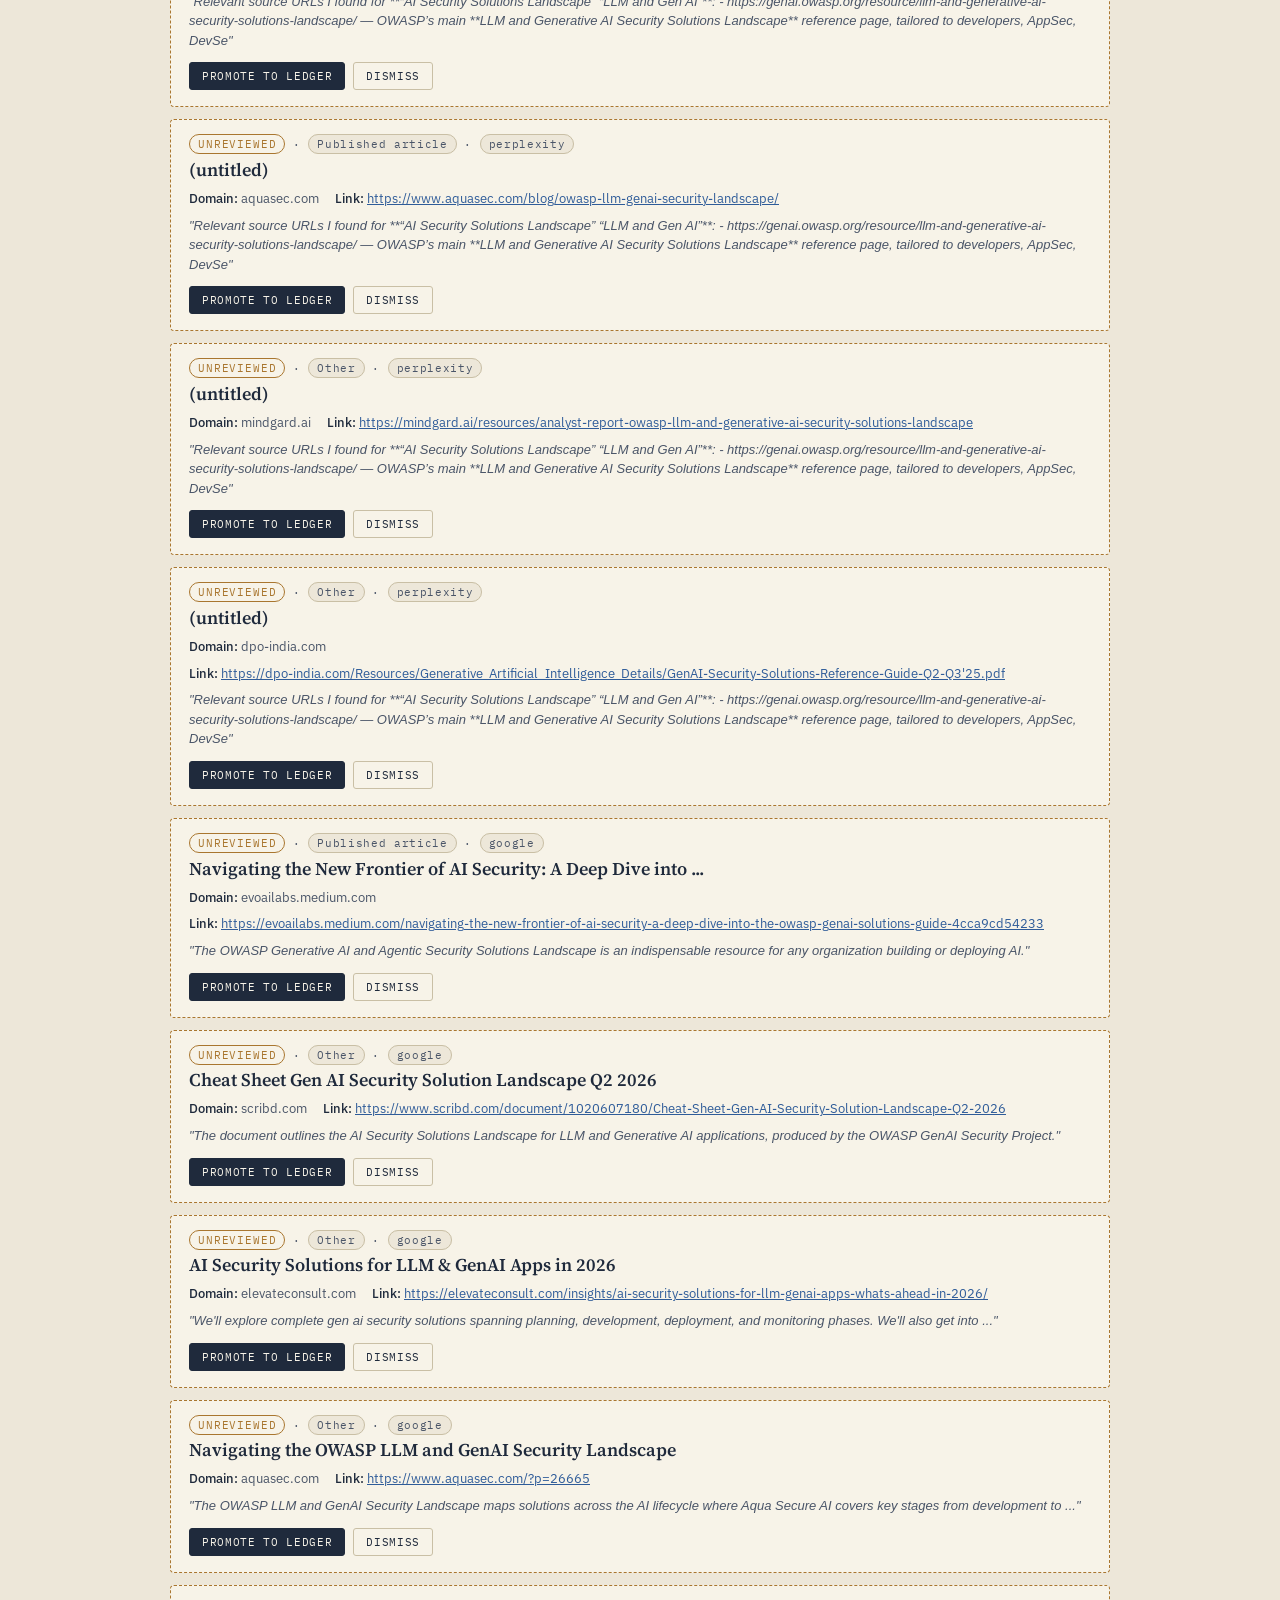
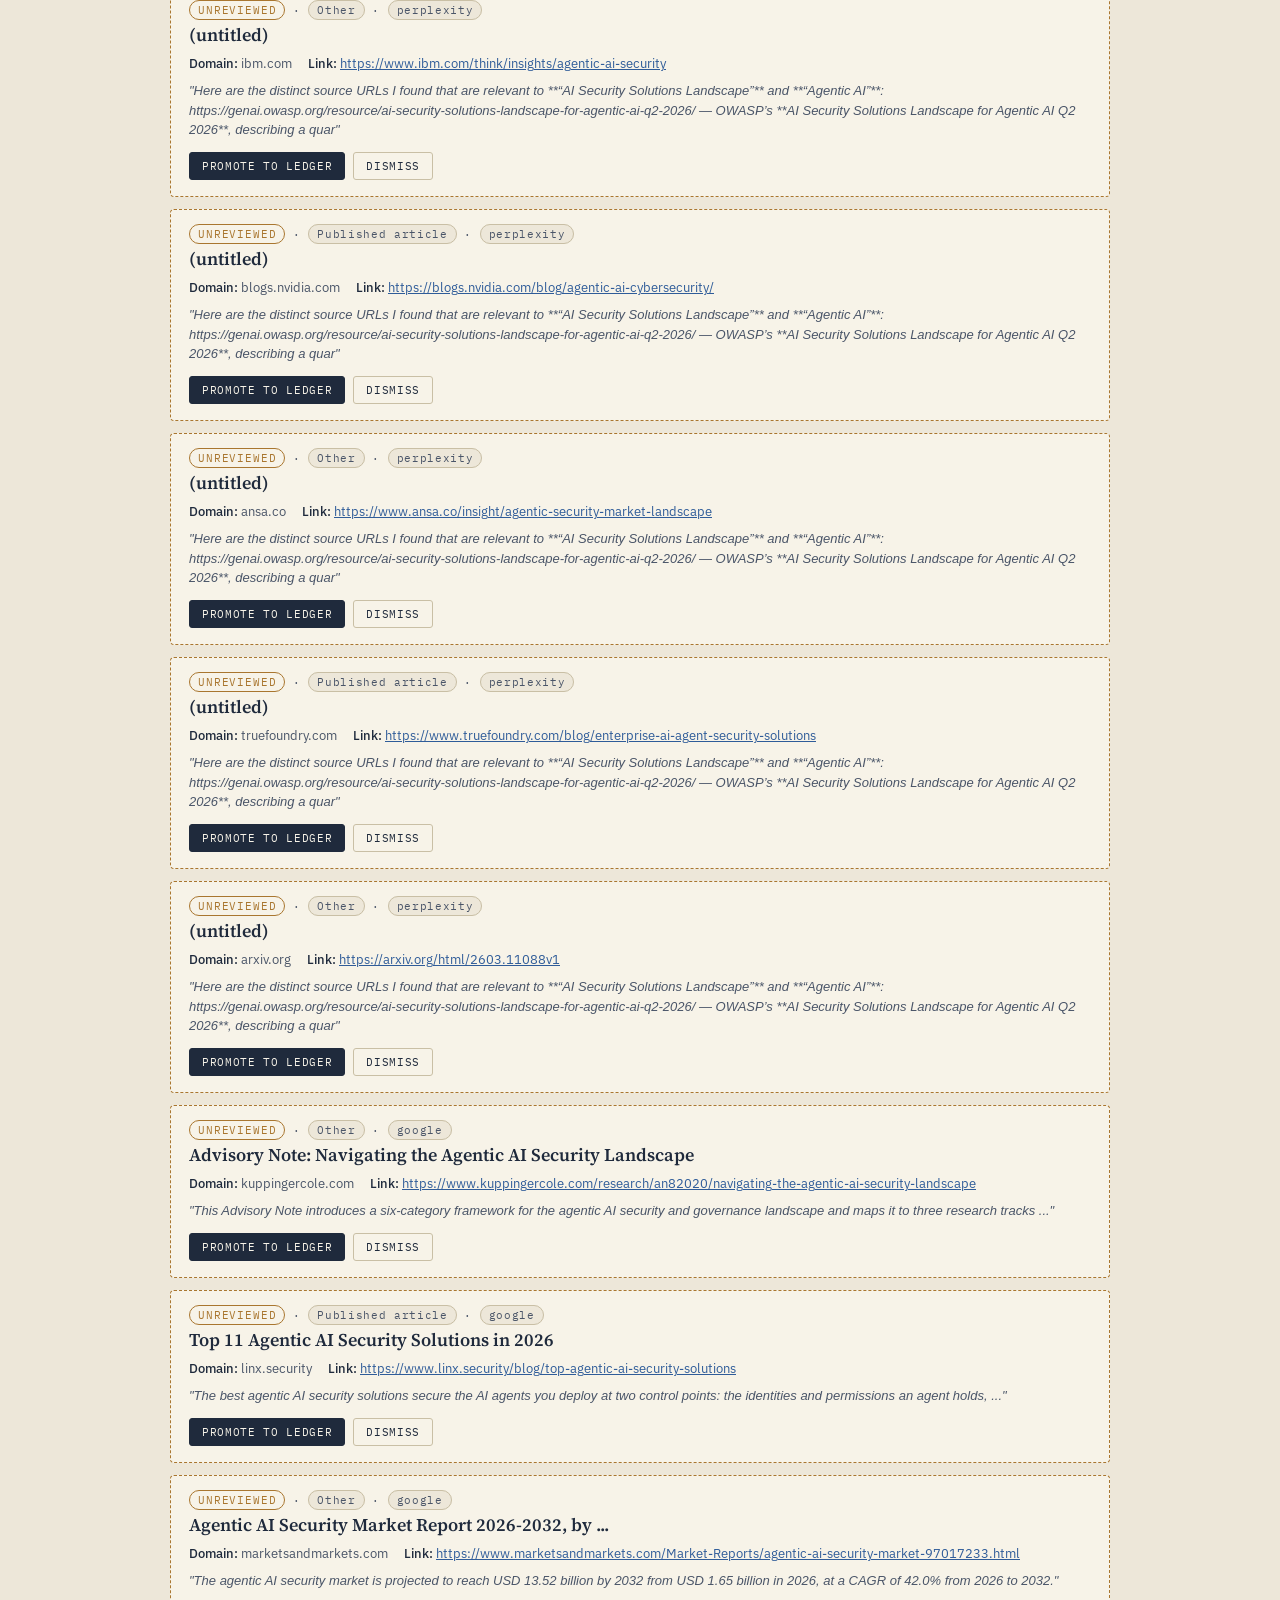
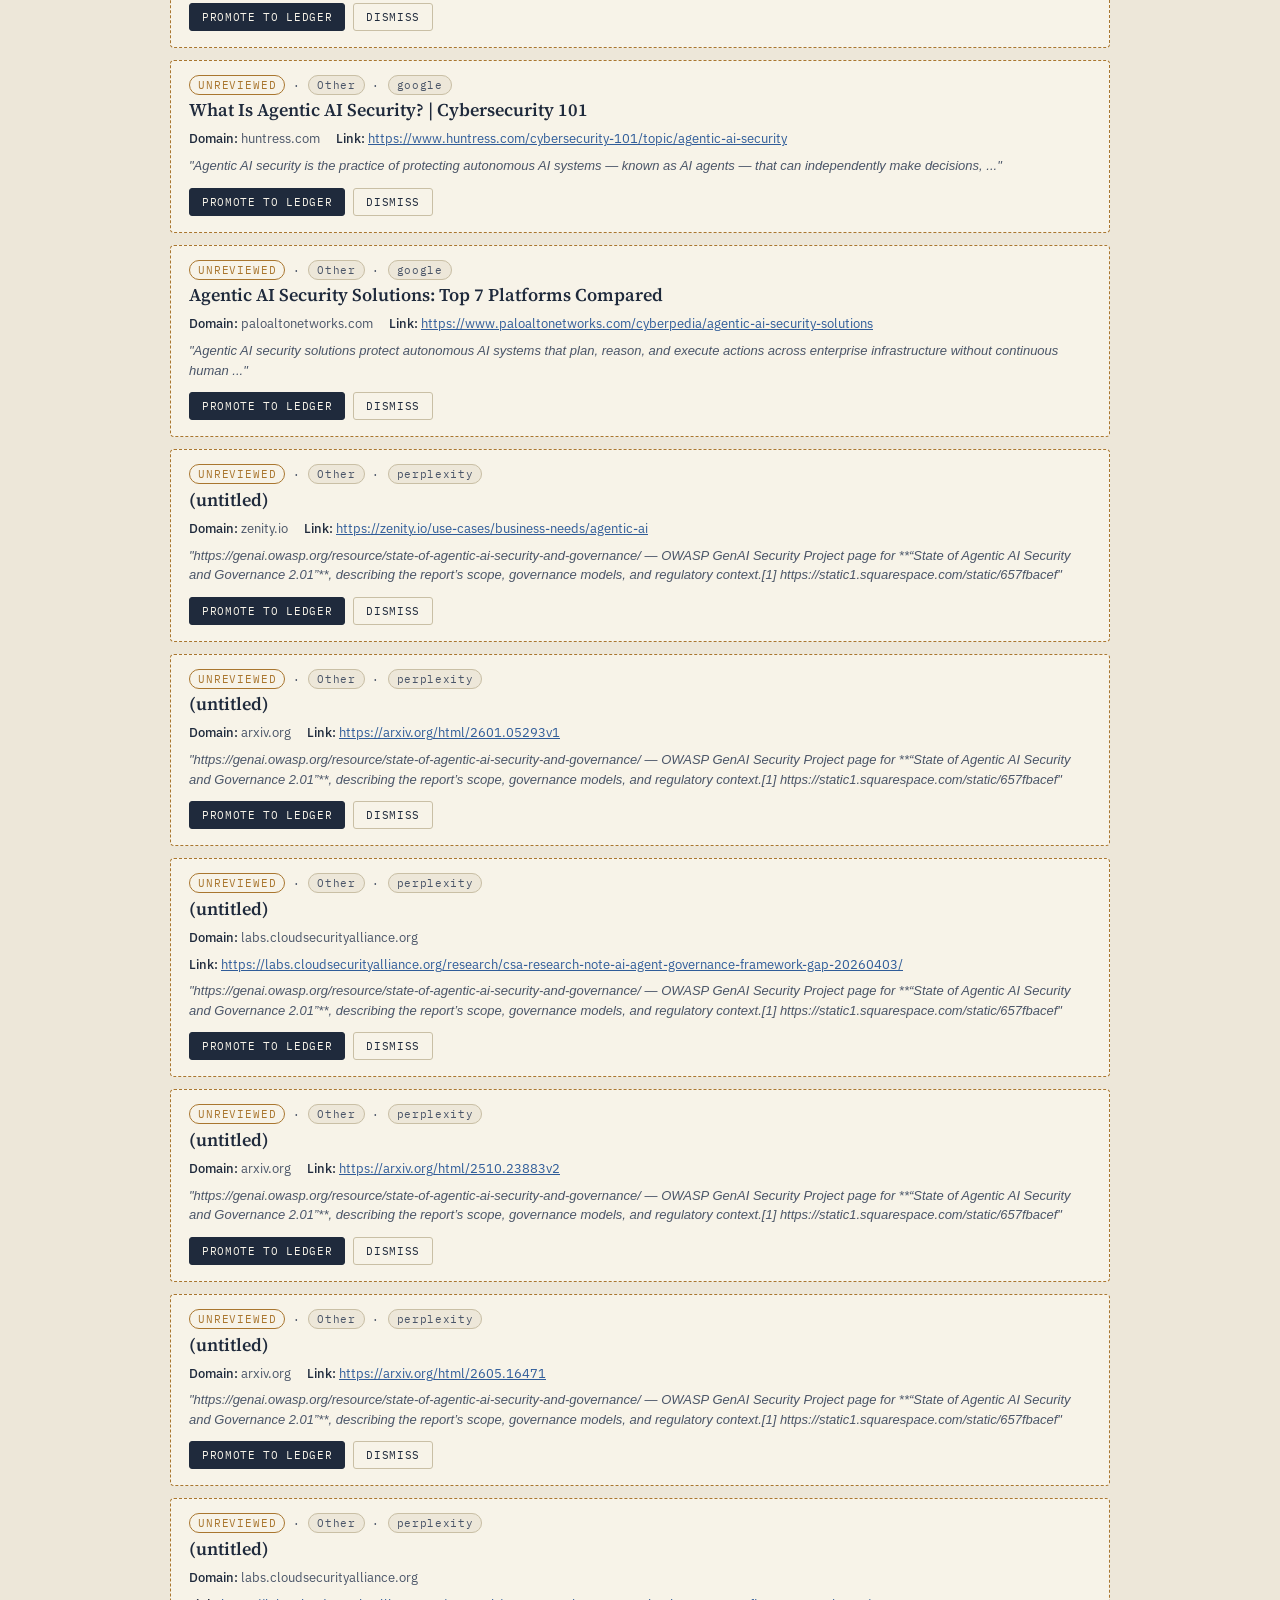
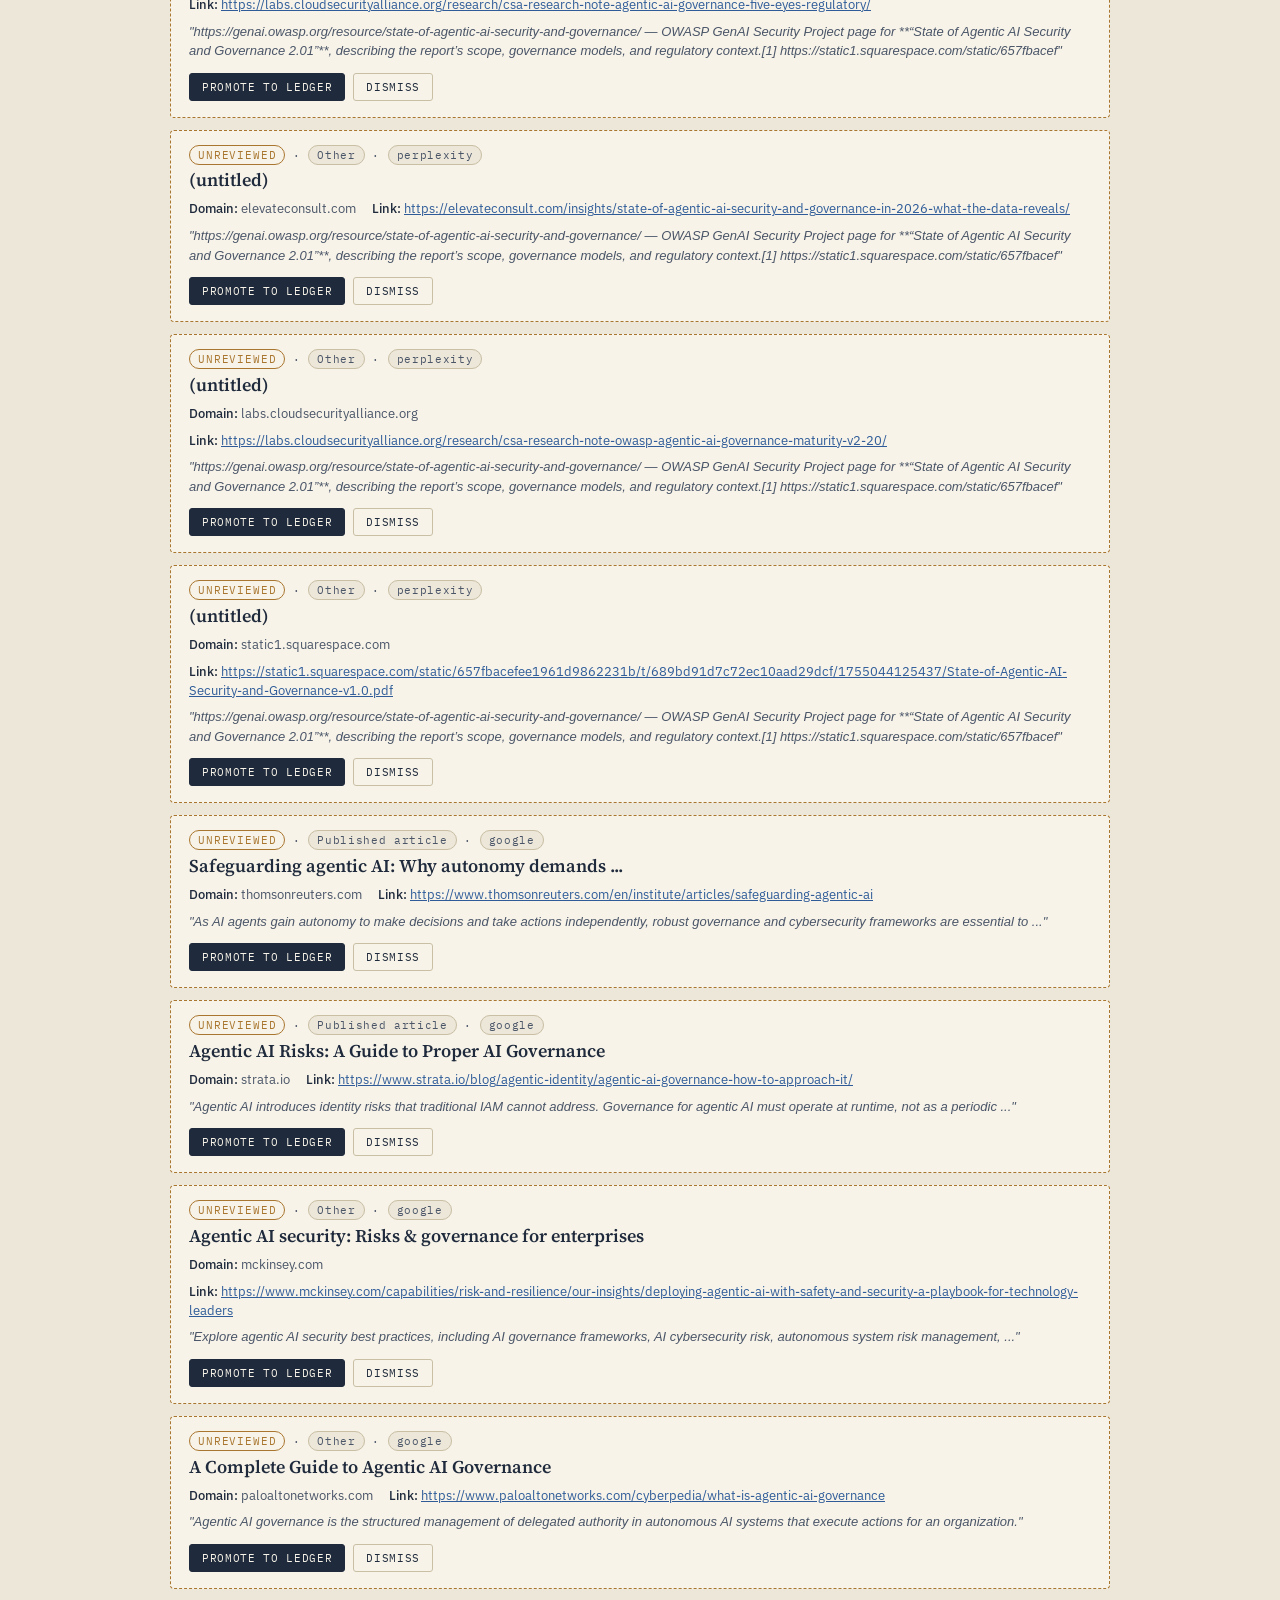
==== commit 6adc6ac3: "Add a Config page: crawler tier status and paid-tier upgrade paths New config.html, linked from the " ====
--- a/index.html
+++ b/index.html
@@ -21,6 +21,7 @@
     <nav class="masthead-nav">
       <a href="index.html" class="active">Ledger</a>
       <a href="report.html">Reporting</a>
+      <a href="config.html">Config</a>
     </nav>
   </header>
 
--- a/styles.css
+++ b/styles.css
@@ -278,4 +278,52 @@
 table.report-table td.title-cell{ font-weight: 500; max-width: 280px; }
 table.report-table td.link-cell a{ font-family:'IBM Plex Mono', monospace; font-size: 12px; }
 
+/* Config page */
+.upgrade-card{
+  background: var(--card); border: 1px solid var(--card-edge); border-radius: 4px;
+  padding: 18px 20px; margin-bottom: 16px;
+}
+.upgrade-card h3{
+  font-family:'Source Serif 4', serif; font-size: 18px; margin: 0 0 4px; display:flex; align-items:center; flex-wrap:wrap; gap:8px;
+}
+.badge{
+  display:inline-block; font-family:'IBM Plex Mono', monospace; font-size: 10.5px;
+  letter-spacing: 0.08em; text-transform: uppercase; padding: 2px 8px; border-radius: 3px;
+}
+.badge.same-key{ background: rgba(63,107,76,0.15); color: var(--stamp-green); }
+.badge.new-cred{ background: rgba(161,61,44,0.15); color: var(--stamp-red); }
+.upgrade-card > p{ font-size: 13.5px; color: var(--ink-soft); margin: 8px 0; }
+.upgrade-card ol, .upgrade-card ul{ font-size: 13.5px; color: var(--ink-soft); padding-left: 20px; margin: 8px 0; }
+.upgrade-card ol li, .upgrade-card ul li{ margin-bottom: 4px; }
+.upgrade-card h4{ font-family:'IBM Plex Mono', monospace; font-size: 11px; letter-spacing:0.06em; text-transform:uppercase; color: var(--ink-soft); margin: 14px 0 4px; }
+
+.code-block{
+  background: var(--ink); color: #E8E2D0; font-family:'IBM Plex Mono', monospace;
+  font-size: 12.5px; padding: 12px 16px; border-radius: 4px; overflow-x: auto;
+  margin: 8px 0; line-height: 1.7; white-space: pre;
+}
+.code-block .comment{ color: #8A94A8; }
+
+.status-grid{
+  display:grid; grid-template-columns: repeat(auto-fit, minmax(190px, 1fr)); gap: 10px;
+  margin-bottom: 8px;
+}
+.status-item{
+  background: var(--card); border: 1px solid var(--card-edge); border-radius: 4px;
+  padding: 12px 14px;
+}
+.status-item .label{
+  font-family:'IBM Plex Mono', monospace; font-size: 10.5px; letter-spacing: 0.08em;
+  text-transform: uppercase; color: var(--ink-soft); margin-bottom: 4px;
+}
+.status-item .value{ font-size: 14px; font-weight: 500; }
+.status-item .value.on{ color: var(--stamp-green); }
+.status-item .value.off{ color: var(--ink-soft); }
+
+.notice{
+  border-left: 3px solid var(--stamp-amber); background: rgba(169,118,47,0.08);
+  padding: 10px 14px; font-size: 13px; color: var(--ink-soft); margin-bottom: 20px; border-radius: 0 4px 4px 0;
+}
+.notice b{ color: var(--ink); }
+
 @media (prefers-reduced-motion: reduce){ *{ transition: none !important; } }
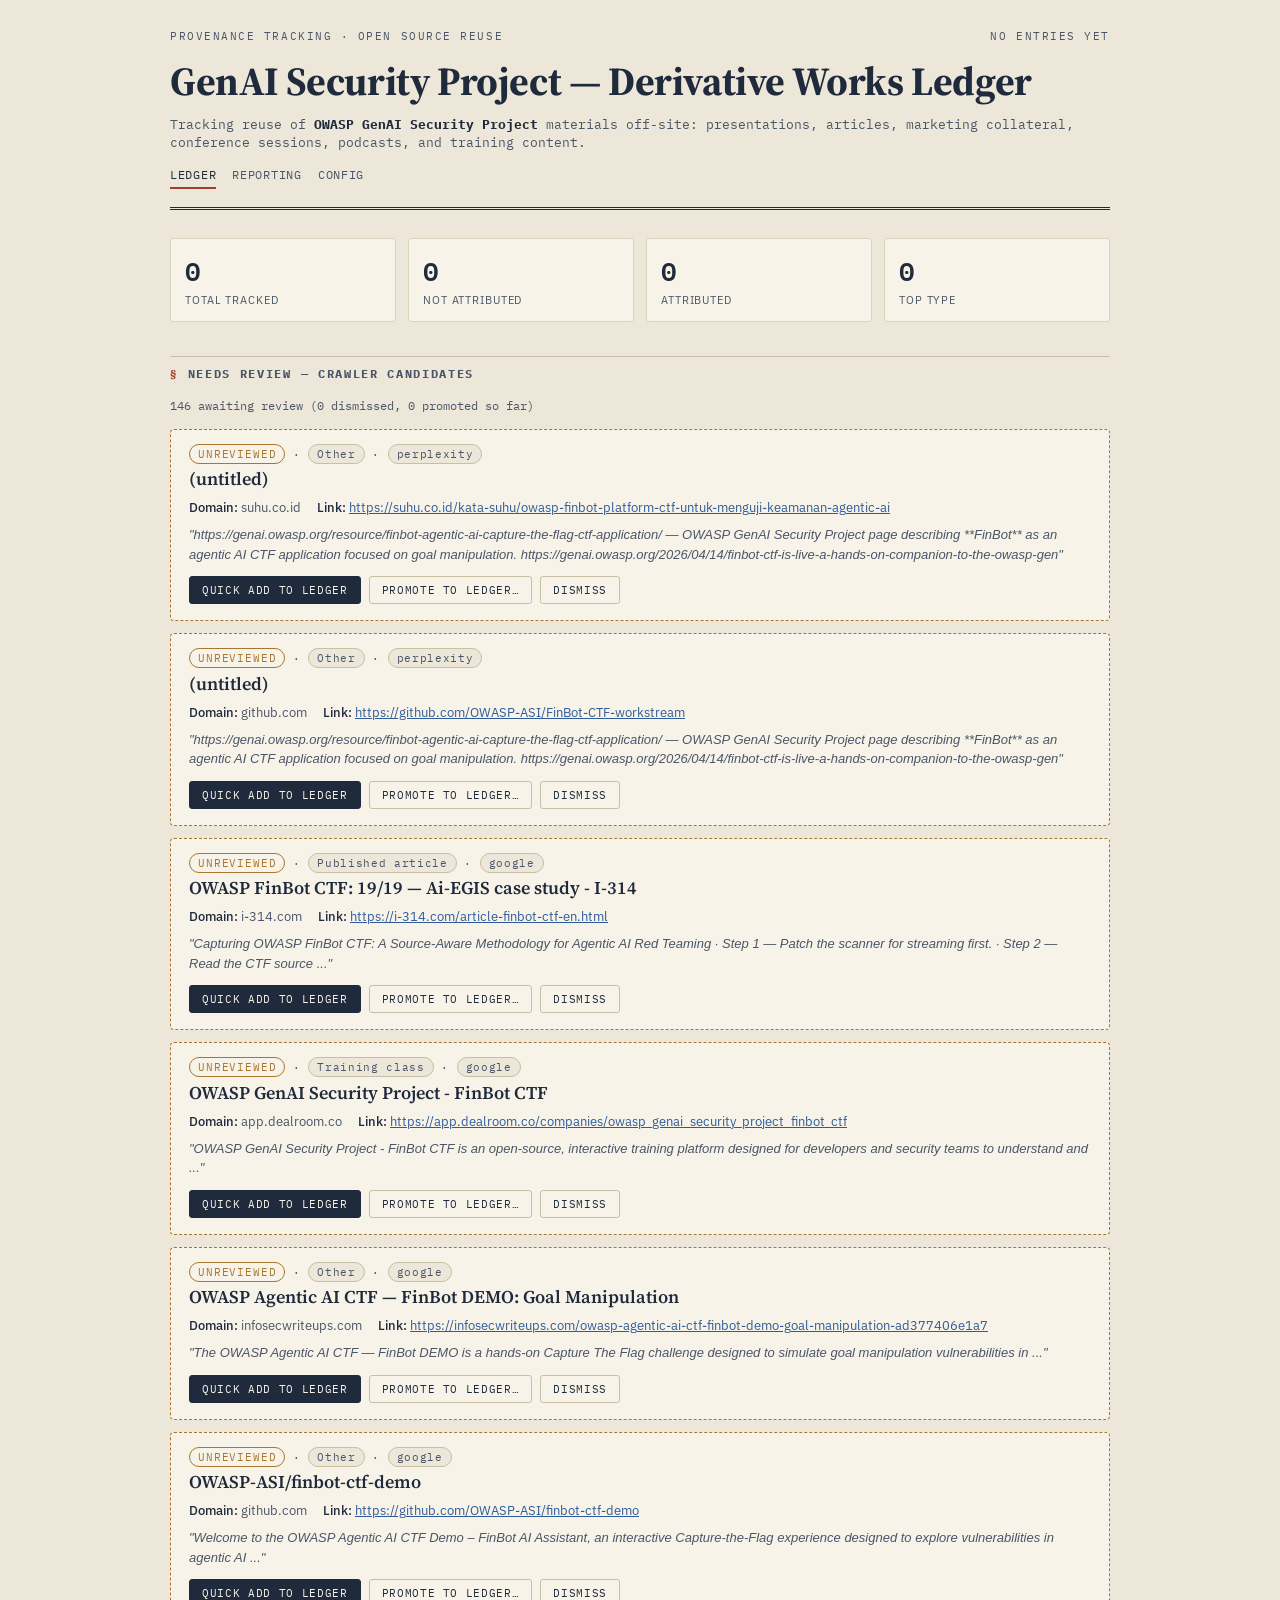
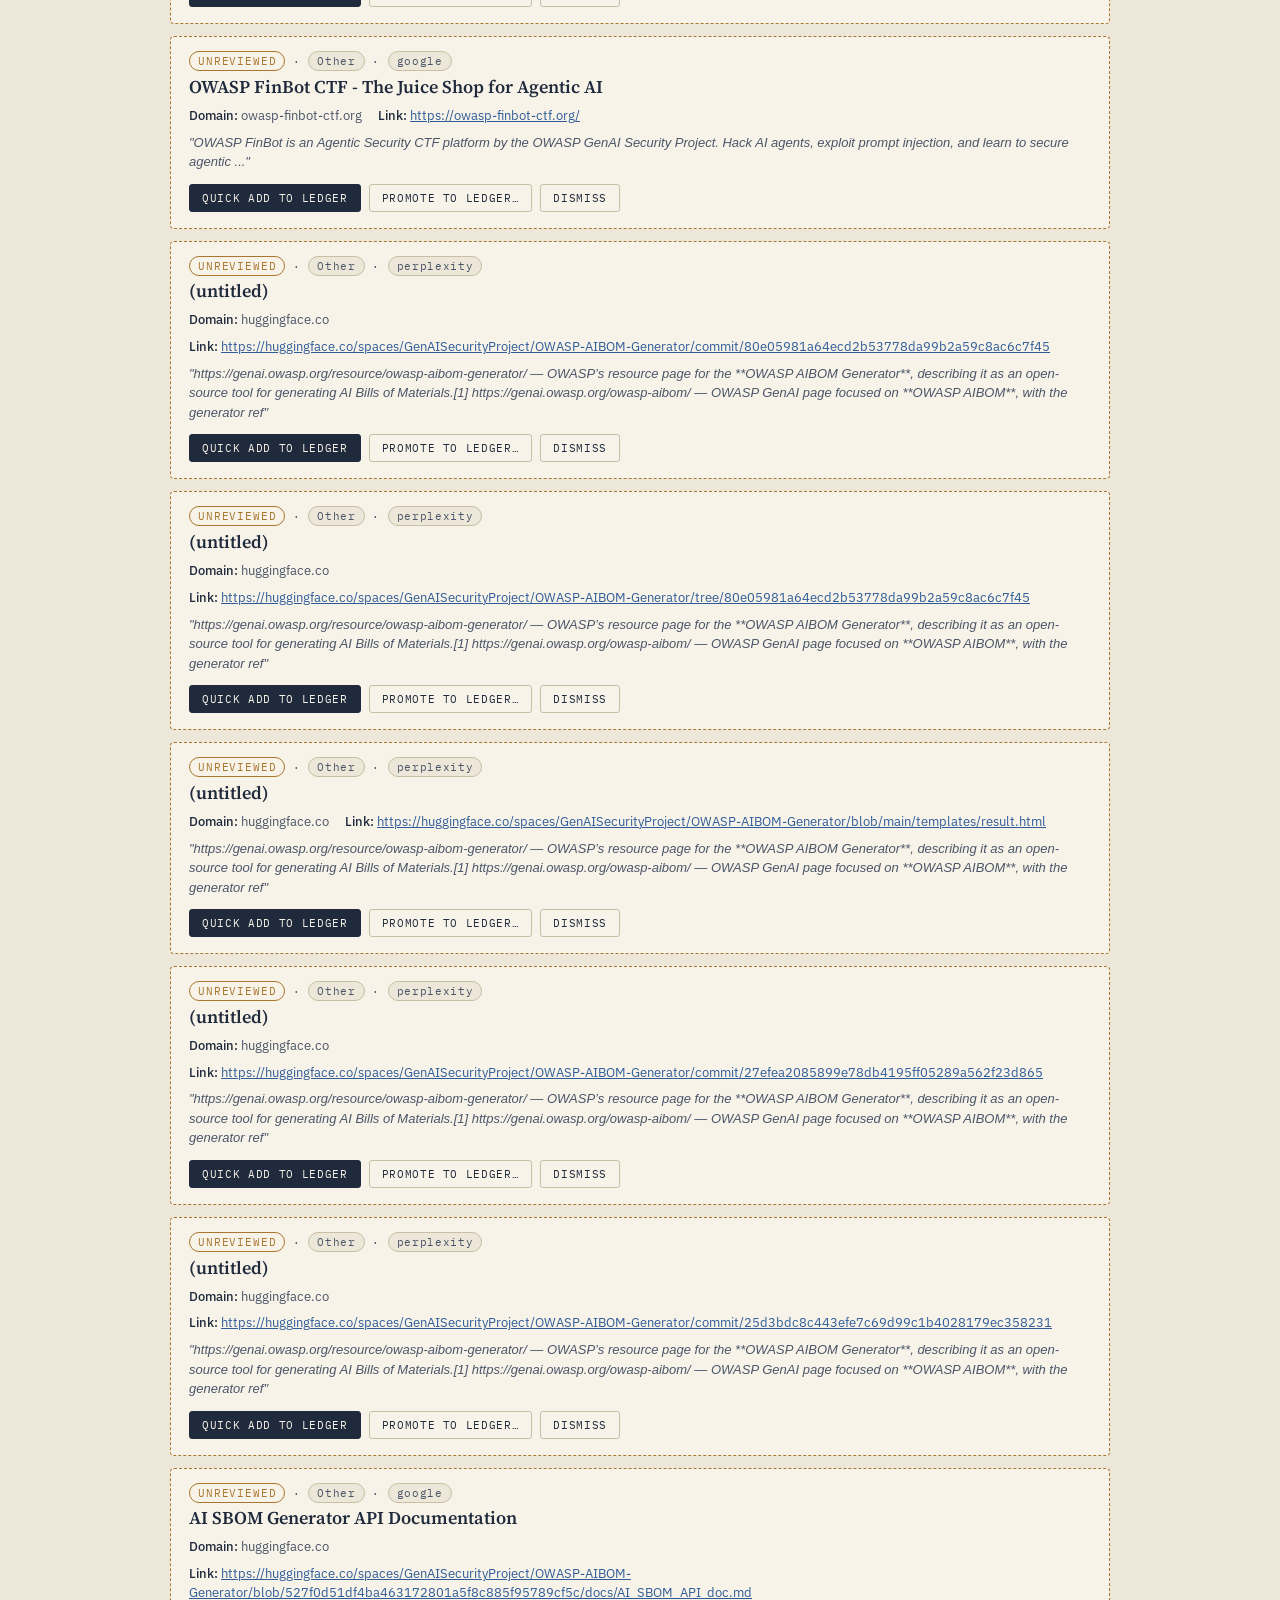
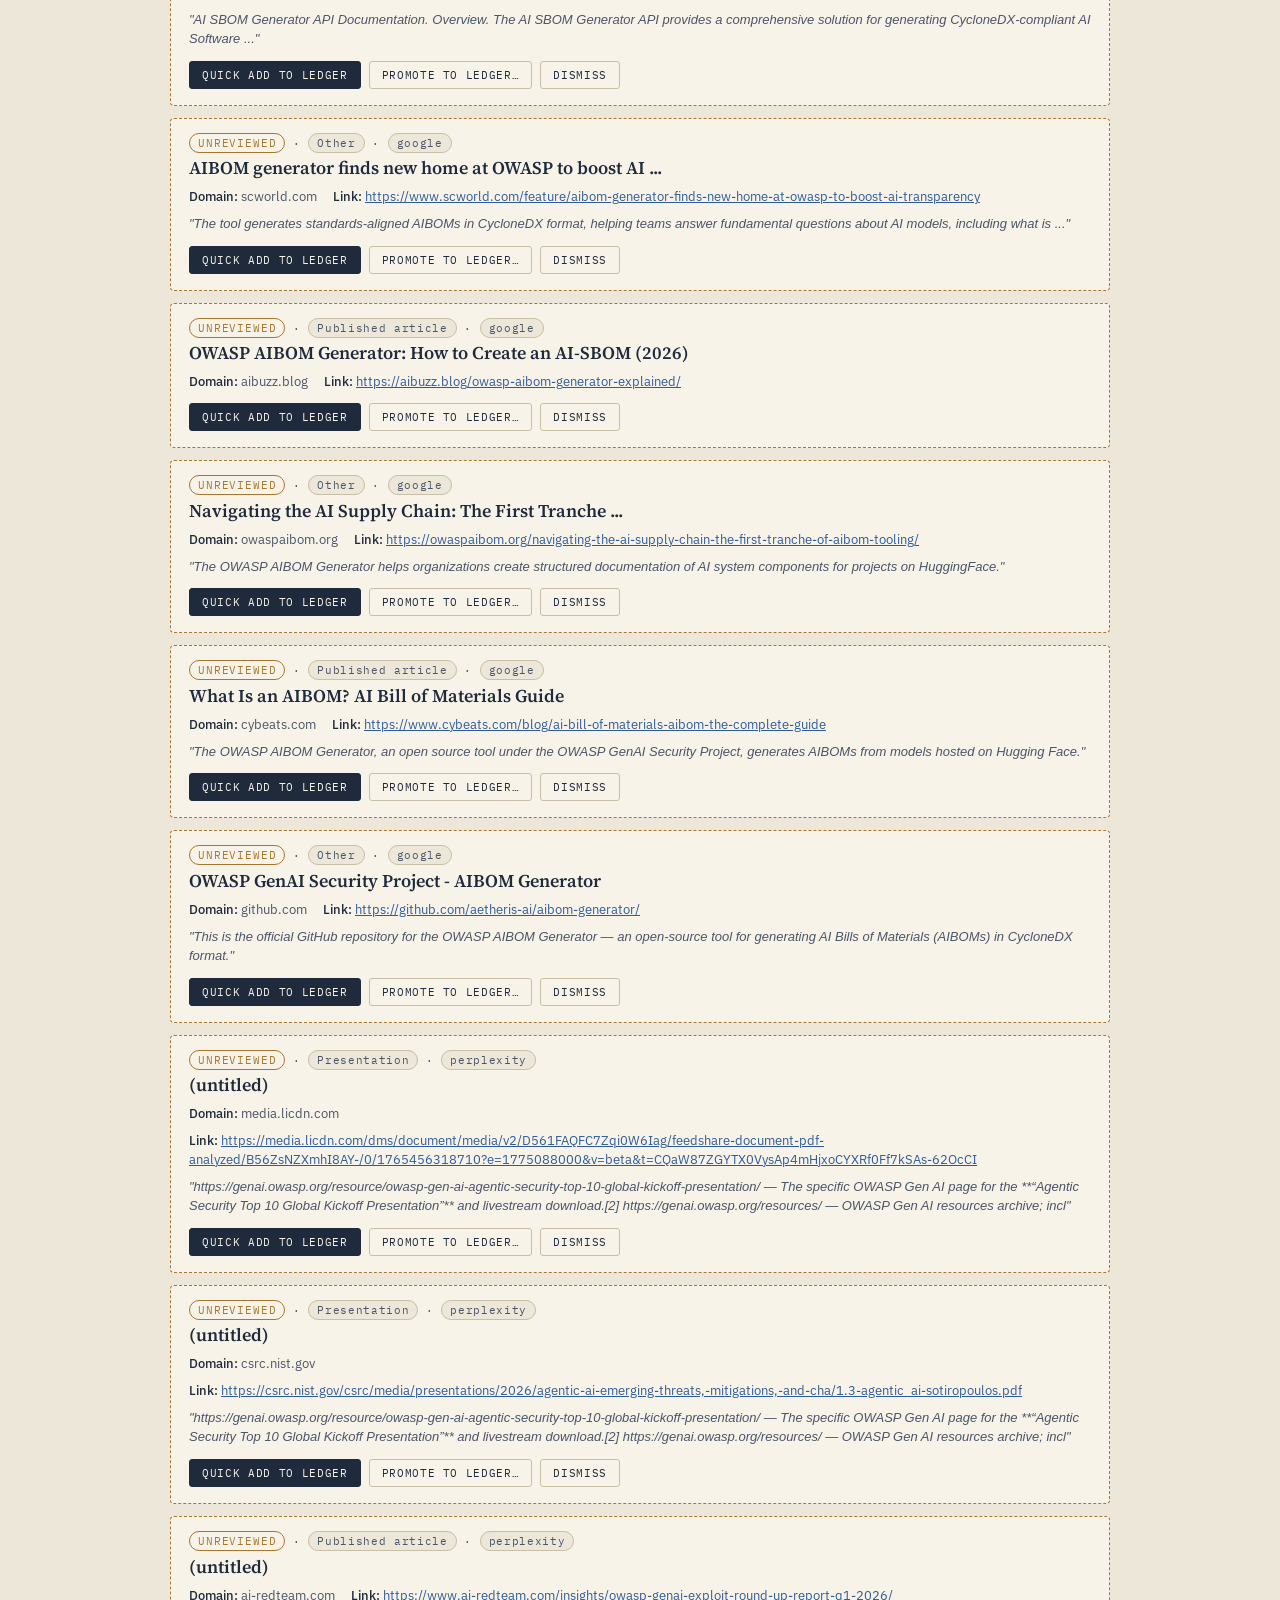
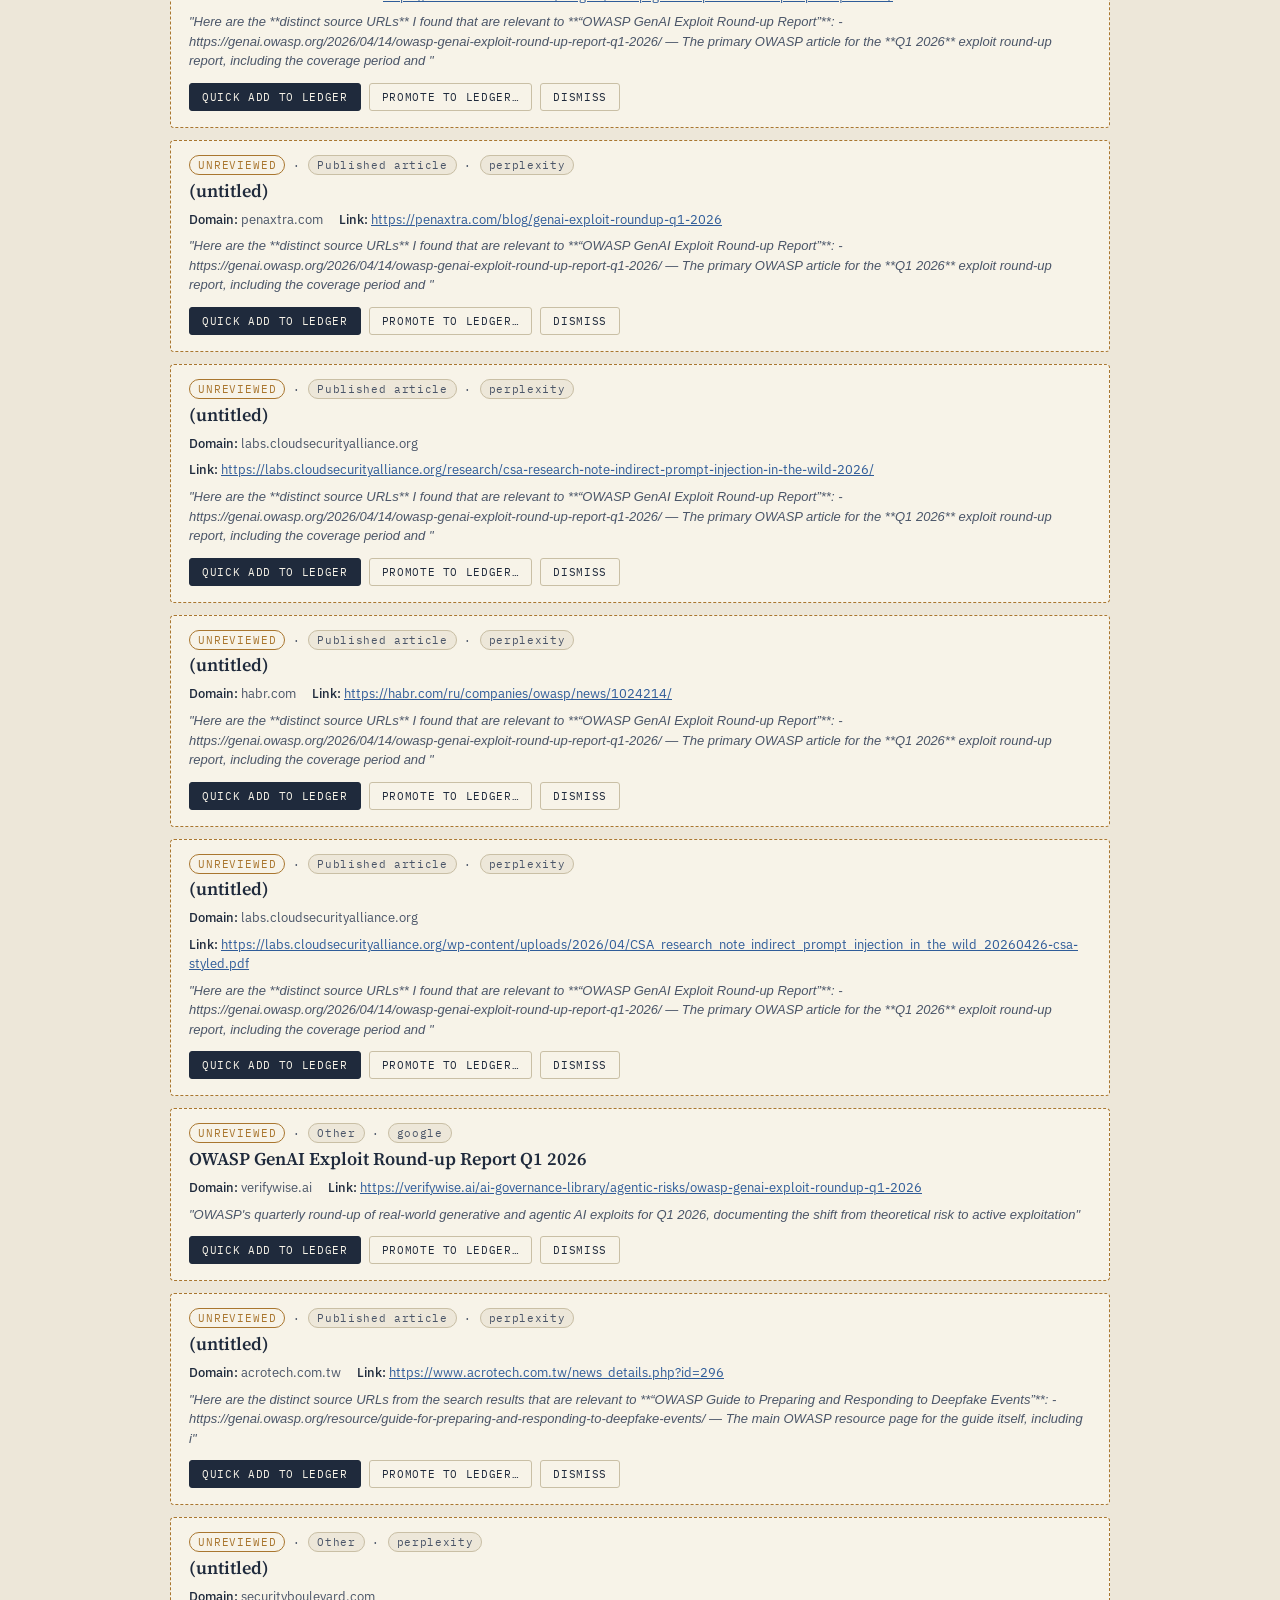
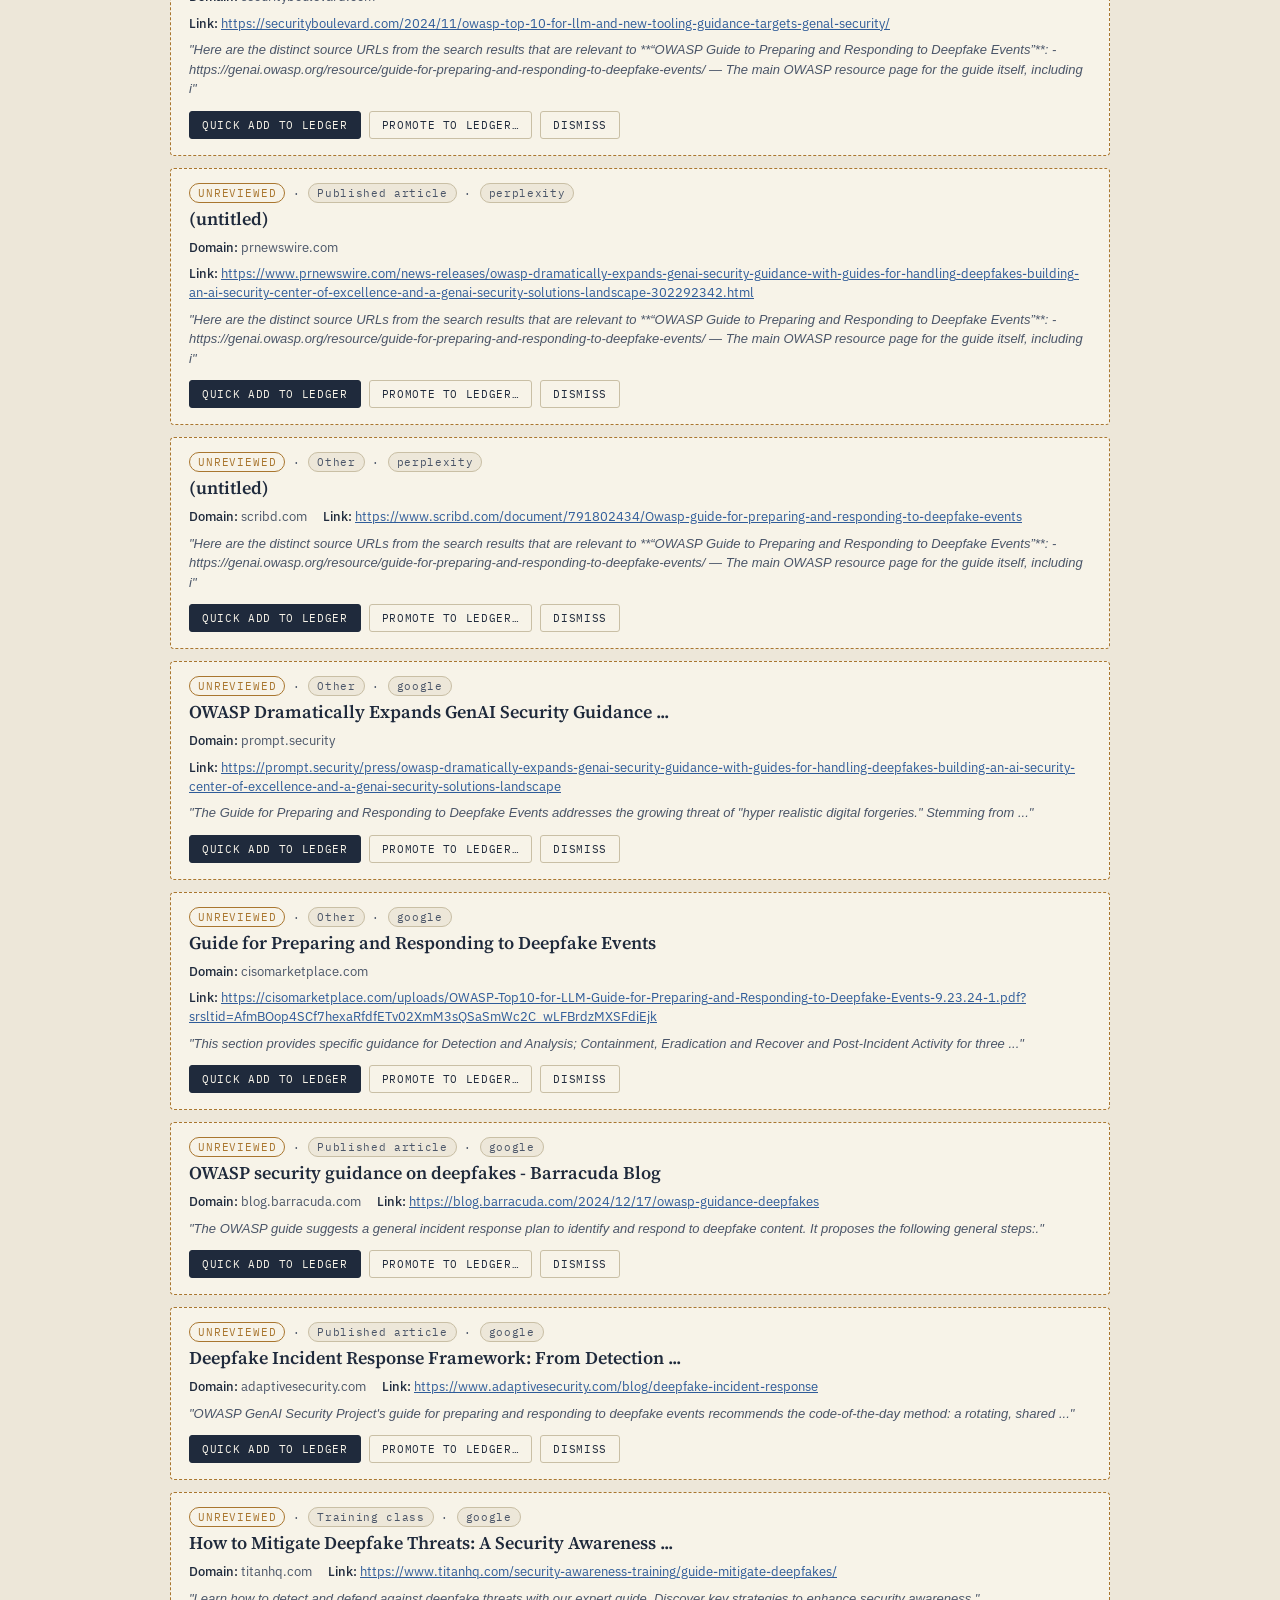
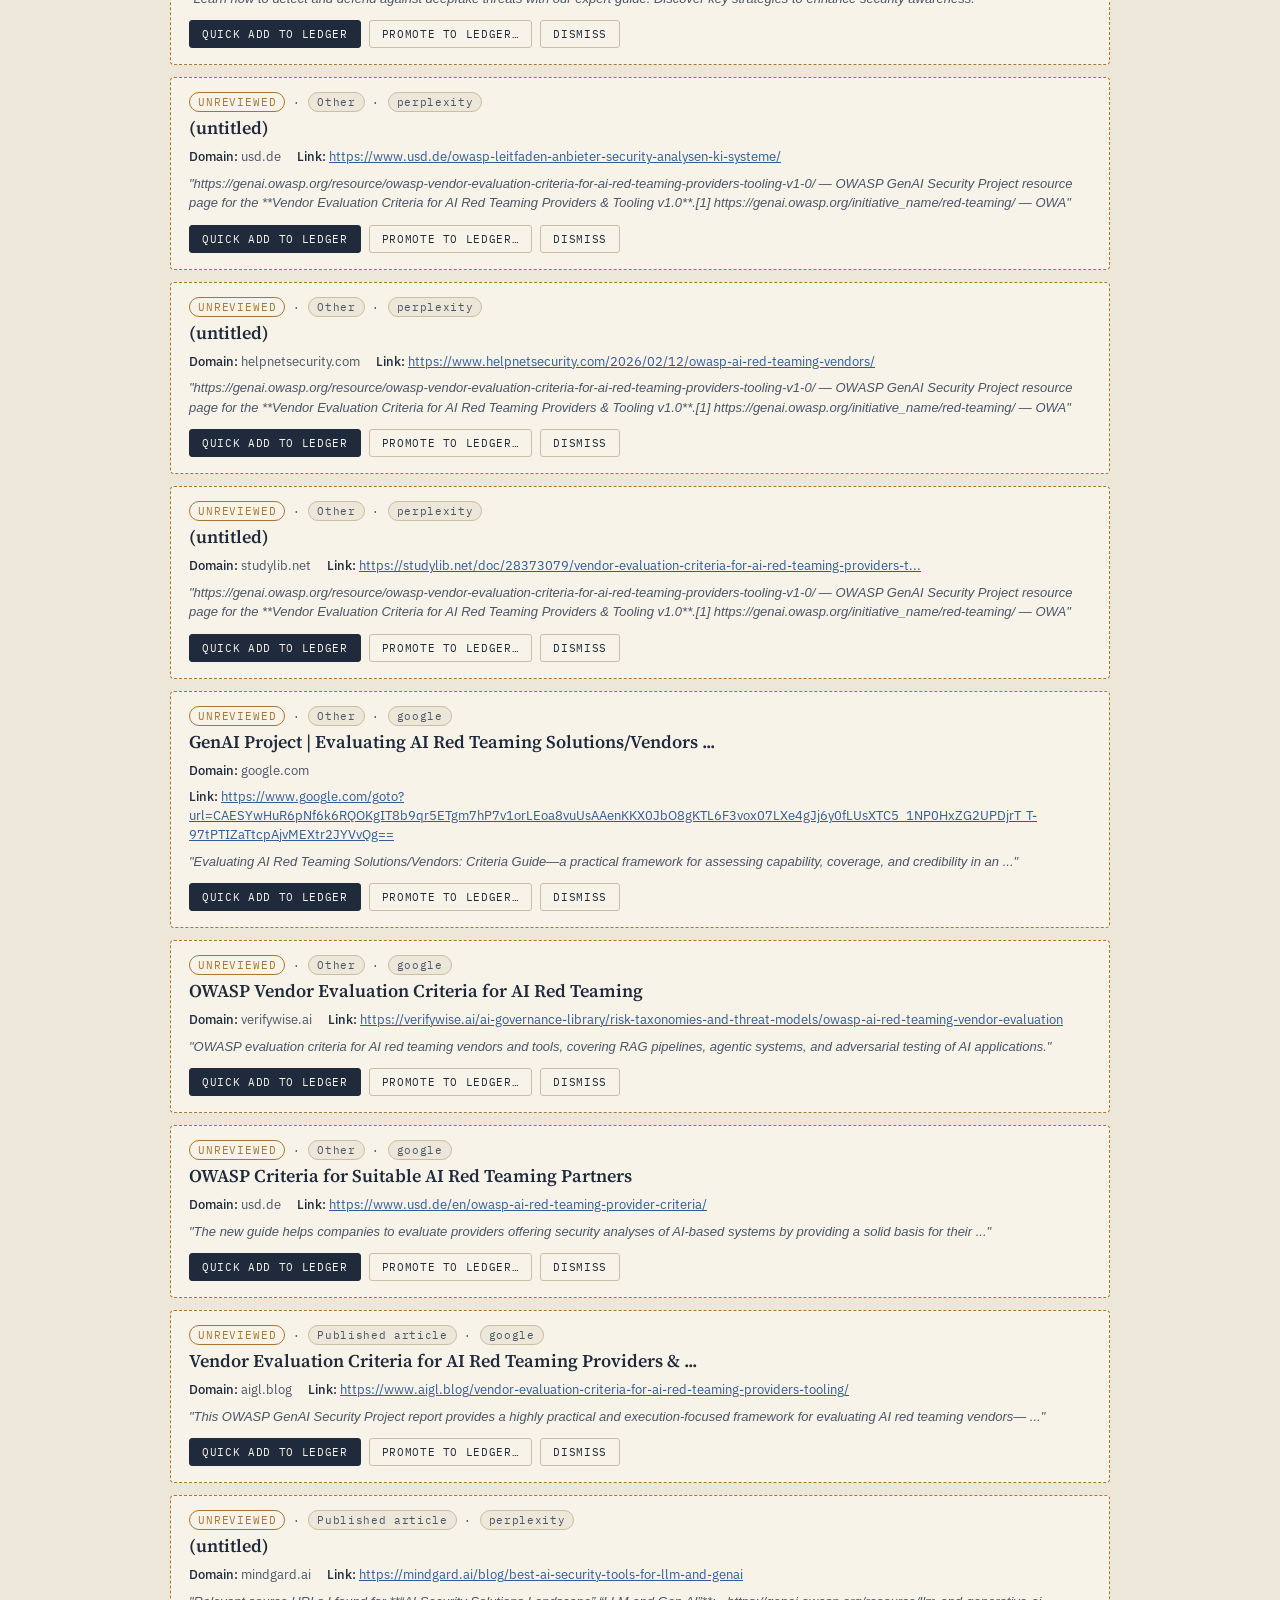
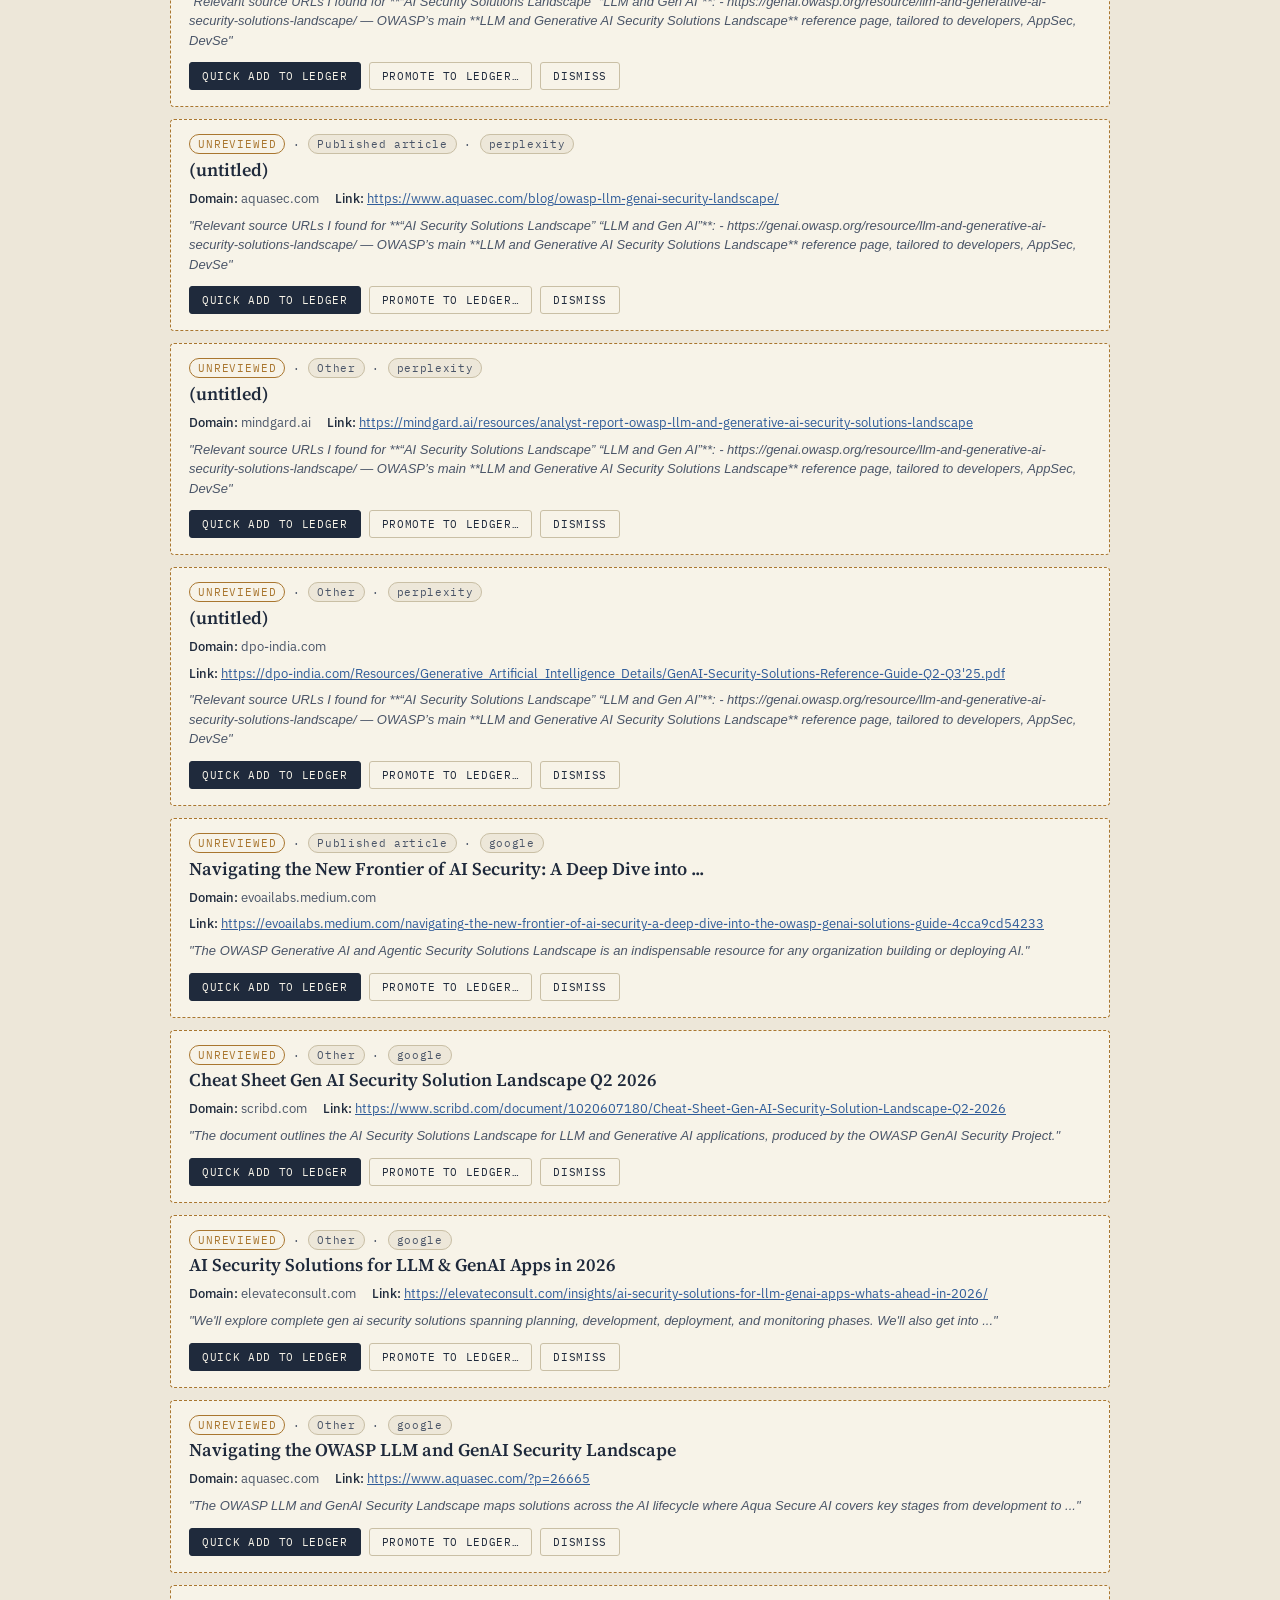
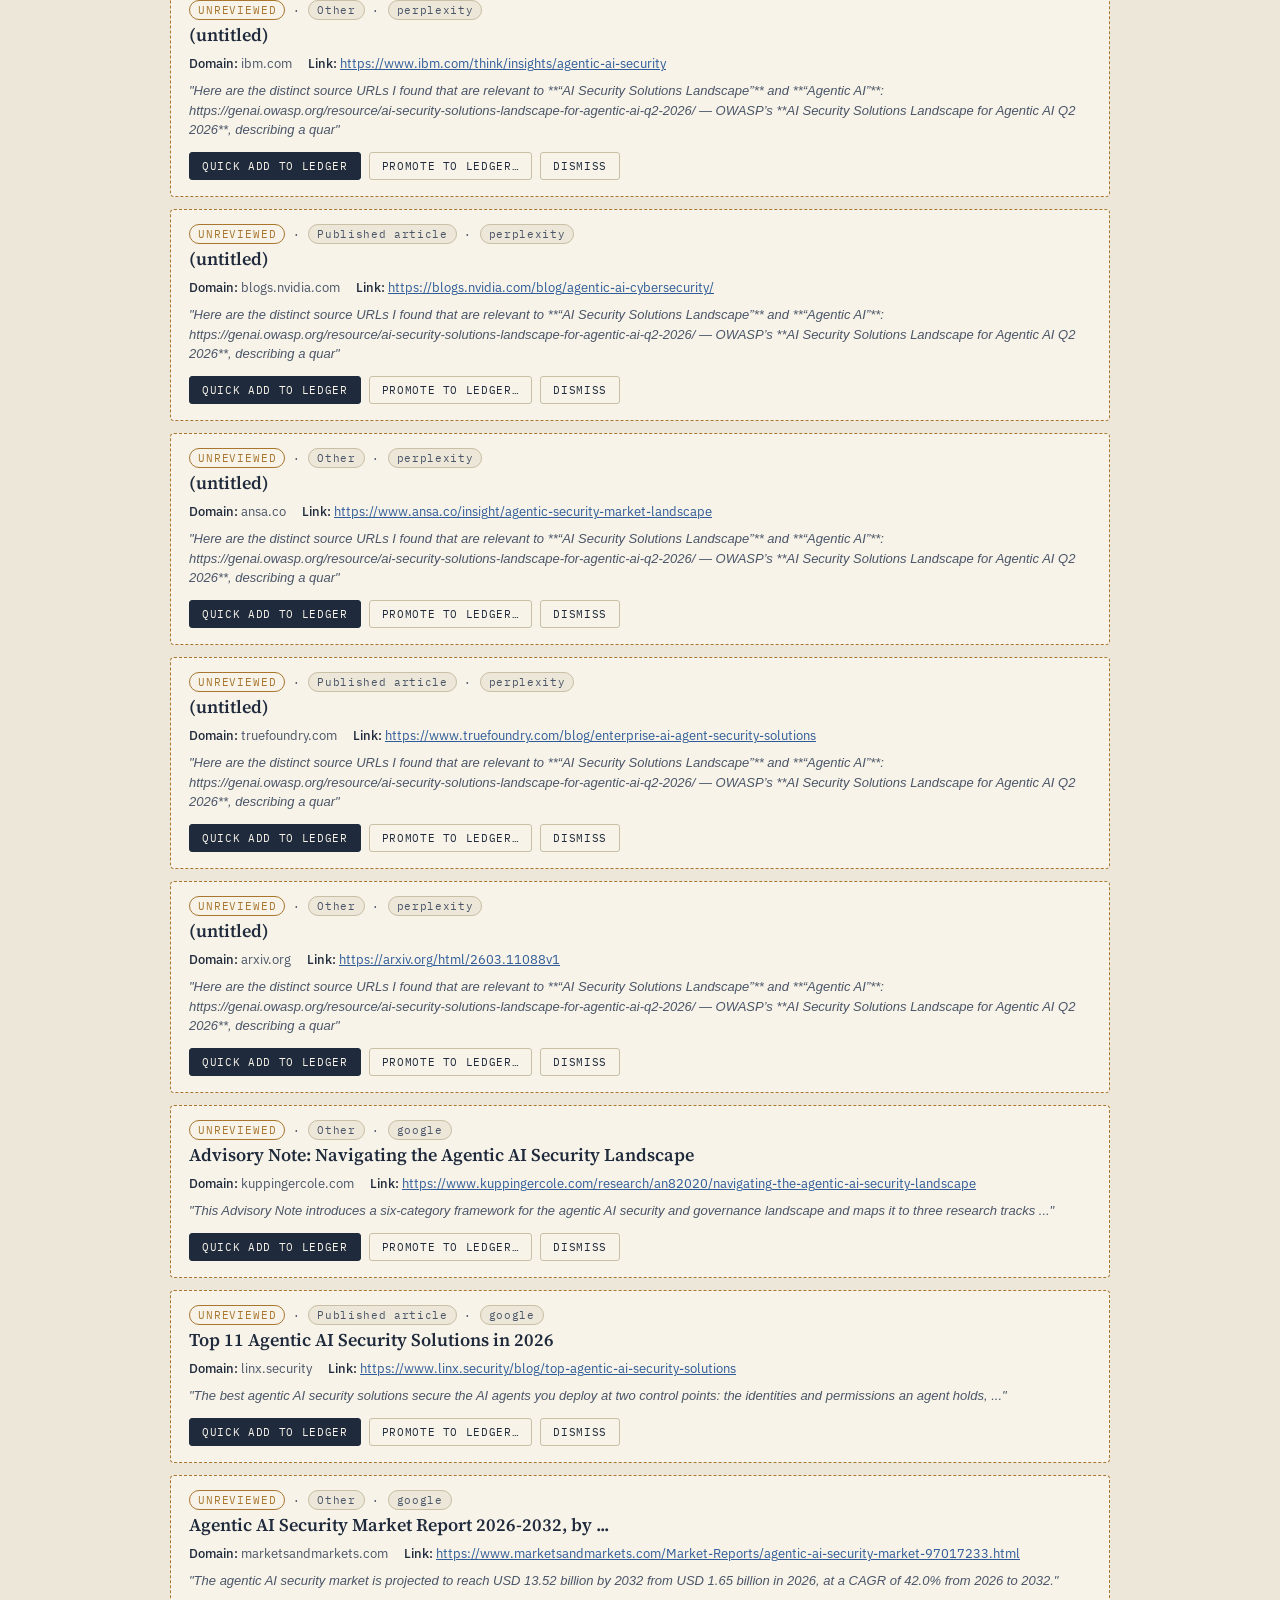
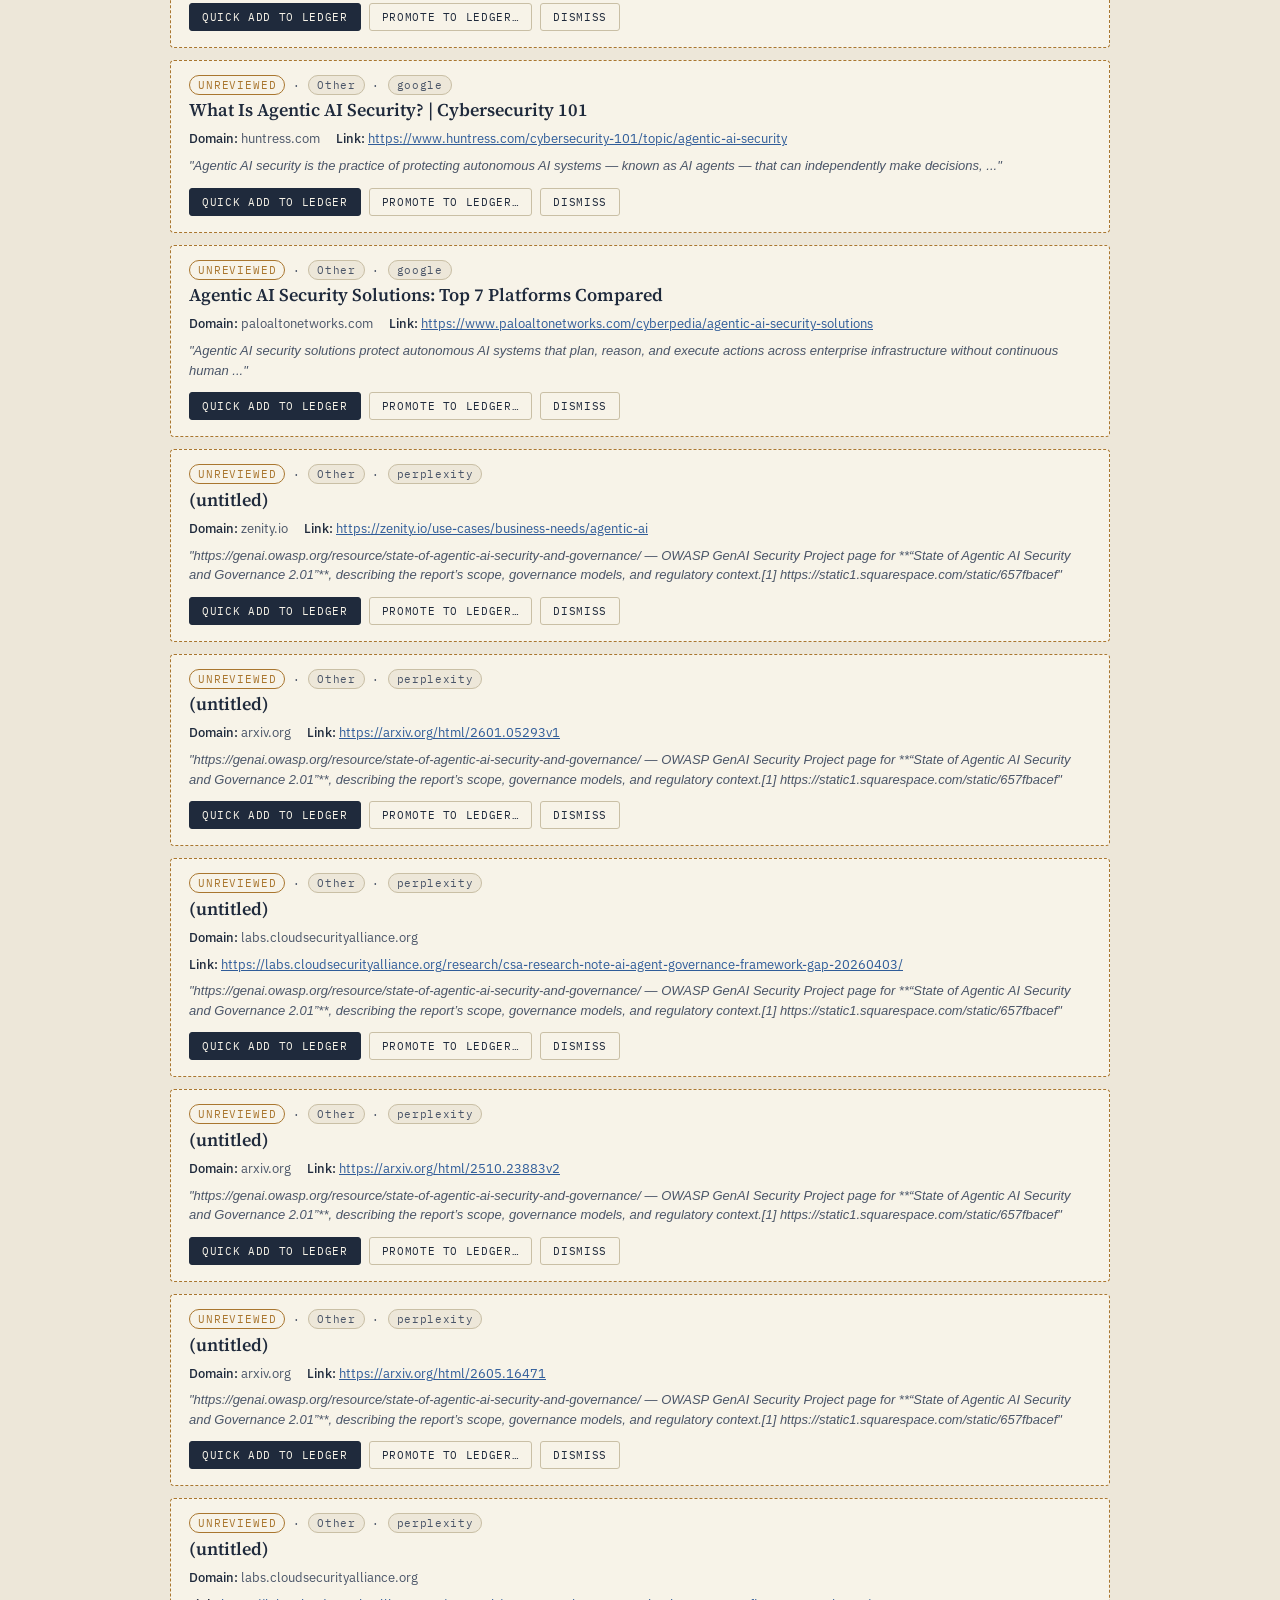
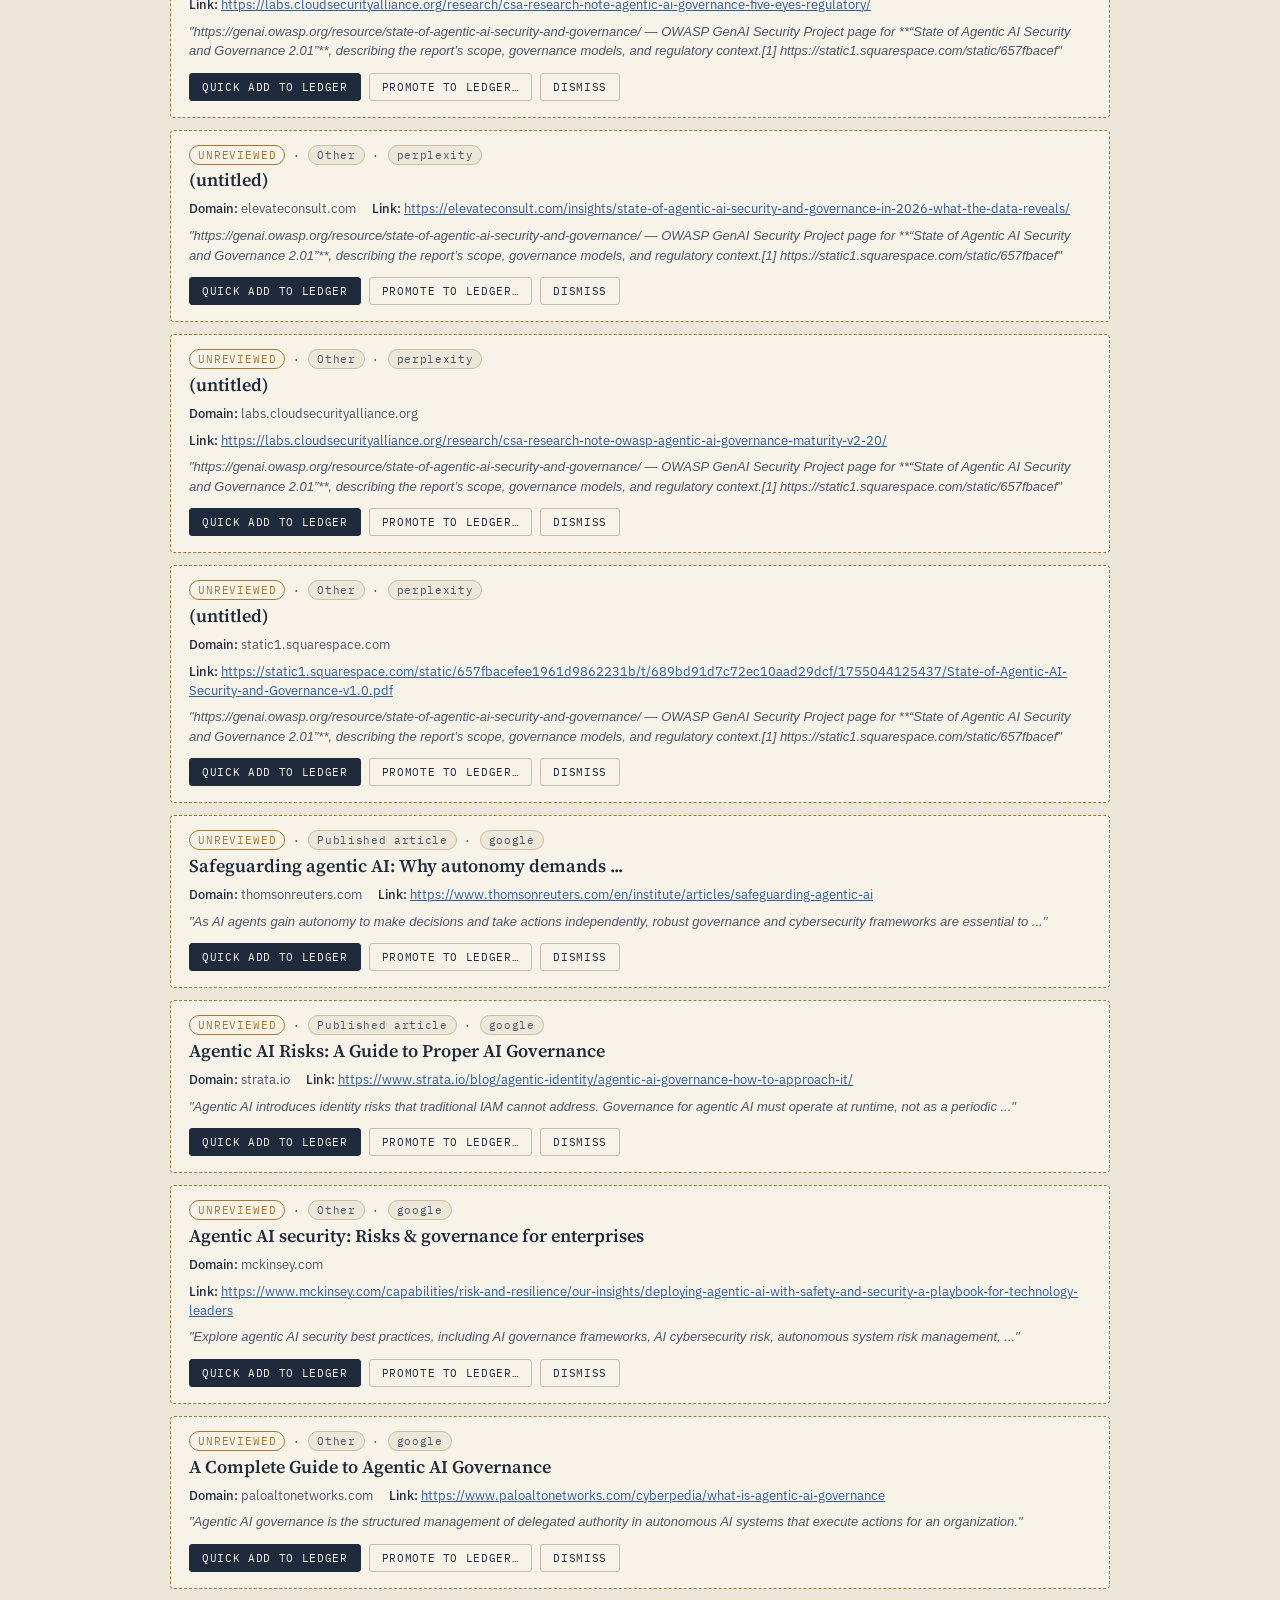
==== commit fb7e26c9: "Add one-click ledger promotion; exclude project-owned channels precisely Quick add to ledger: a new " ====
--- a/index.html
+++ b/index.html
@@ -188,11 +188,37 @@
         </div>
         ${c.snippet ? `<div class="snippet">"${escapeHtml(c.snippet)}"</div>` : ''}
         <div class="card-actions">
-          <button class="btn" data-caction="promote" data-id="${c.id}">Promote to ledger</button>
+          <button class="btn" data-caction="quickadd" data-id="${c.id}" title="Add straight to the ledger using the crawler's data as-is — no review step">Quick add to ledger</button>
+          <button class="btn secondary" data-caction="promote" data-id="${c.id}">Promote to ledger&hellip;</button>
           <button class="btn secondary" data-caction="dismiss" data-id="${c.id}">Dismiss</button>
         </div>
       </div>
     `).join('');
+  }
+
+  const LEDGER_TYPES = ['Presentation','Marketing document','Published article','Conference session','Podcast','Training class','Other'];
+
+  function todayISO(){
+    return new Date().toISOString().slice(0,10);
+  }
+
+  // Shared with the manual "Promote to ledger…" flow below, so quick-add
+  // builds the exact same title/type/org/location/link/notes a human would
+  // see pre-filled in the form — the only difference is date/attr get a
+  // default instead of asking, and it skips the form entirely.
+  function candidateToFields(c){
+    return {
+      title: c.title || '',
+      type: LEDGER_TYPES.includes(c.type) ? c.type : 'Other',
+      org: c.org || '',
+      location: c.link || '',
+      link: c.link || '',
+      notes: 'Auto-discovered via crawler'
+        + (c.languageLabel ? ' (' + c.languageLabel + ')' : '')
+        + (c.conferenceName ? ' — matched alongside "' + c.conferenceName + '"' : '')
+        + '. Query: ' + (c.matchedQuery || '')
+        + (c.snippet ? ('\n\n"' + c.snippet + '"') : ''),
+    };
   }
 
   document.getElementById('candidates').addEventListener('click', (ev) => {
@@ -206,17 +232,33 @@
       dismissed.add(id);
       saveIdSet(DISMISSED_KEY, dismissed);
       renderCandidates();
+    } else if(btn.dataset.caction === 'quickadd'){
+      // Uses the candidate's own publish date if the crawler found one;
+      // otherwise today. Crawler-found candidates don't currently carry a
+      // publish date (search engines don't reliably return one), so this
+      // will fall back to today's date for essentially everything right
+      // now — the date field just isn't a guess either way.
+      entries.push({
+        id: 'e' + Date.now() + Math.random().toString(36).slice(2,7),
+        seq: nextCaseId(),
+        createdAt: Date.now(),
+        ...candidateToFields(c),
+        date: c.date || todayISO(),
+        attr: 'unclear',
+      });
+      promoted.add(id);
+      saveIdSet(PROMOTED_KEY, promoted);
+      save(entries);
+      renderCandidates();
+      renderAll();
     } else if(btn.dataset.caction === 'promote'){
-      document.getElementById('f-title').value = c.title || '';
-      document.getElementById('f-type').value = ['Presentation','Marketing document','Published article','Conference session','Podcast','Training class','Other'].includes(c.type) ? c.type : 'Other';
-      document.getElementById('f-org').value = c.org || '';
-      document.getElementById('f-location').value = c.link || '';
-      document.getElementById('f-link').value = c.link || '';
-      document.getElementById('f-notes').value = 'Auto-discovered via crawler'
-        + (c.languageLabel ? ' (' + c.languageLabel + ')' : '')
-        + (c.conferenceName ? ' — matched alongside "' + c.conferenceName + '"' : '')
-        + '. Query: ' + (c.matchedQuery || '')
-        + (c.snippet ? ('\n\n"' + c.snippet + '"') : '');
+      const fields = candidateToFields(c);
+      document.getElementById('f-title').value = fields.title;
+      document.getElementById('f-type').value = fields.type;
+      document.getElementById('f-org').value = fields.org;
+      document.getElementById('f-location').value = fields.location;
+      document.getElementById('f-link').value = fields.link;
+      document.getElementById('f-notes').value = fields.notes;
       document.getElementById('f-attr').value = 'unclear';
       pendingPromoteId = id;
       document.getElementById('addBtn').textContent = 'Add to ledger';
--- a/styles.css
+++ b/styles.css
@@ -181,7 +181,7 @@
 }
 .meta-row span b{ color: var(--ink); font-weight: 500; }
 .notes{ font-size: 13.5px; color: var(--ink); margin-top: 6px; }
-.card-actions{ display:flex; gap: 8px; margin-top: 12px; }
+.card-actions{ display:flex; gap: 8px; margin-top: 12px; flex-wrap: wrap; }
 .card-actions .btn{ padding: 6px 12px; font-size: 11px; }
 
 .stamp{
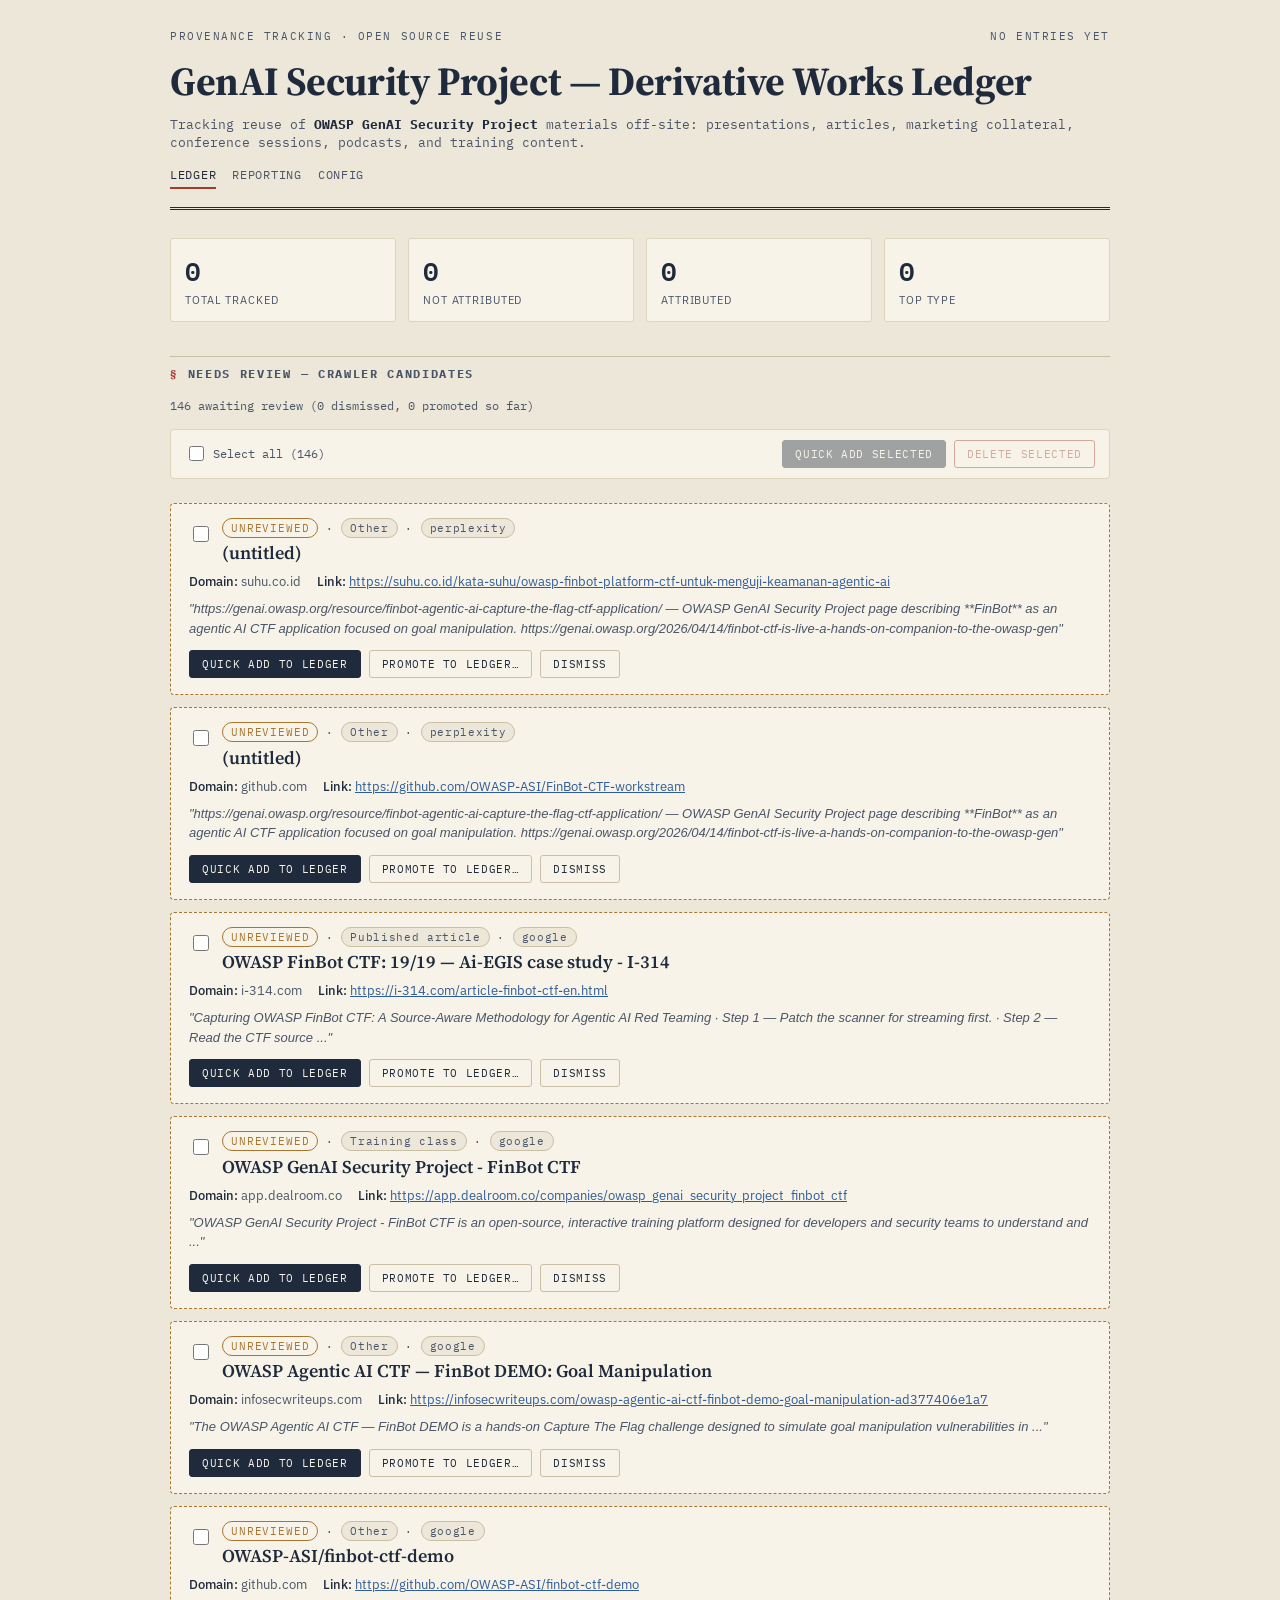
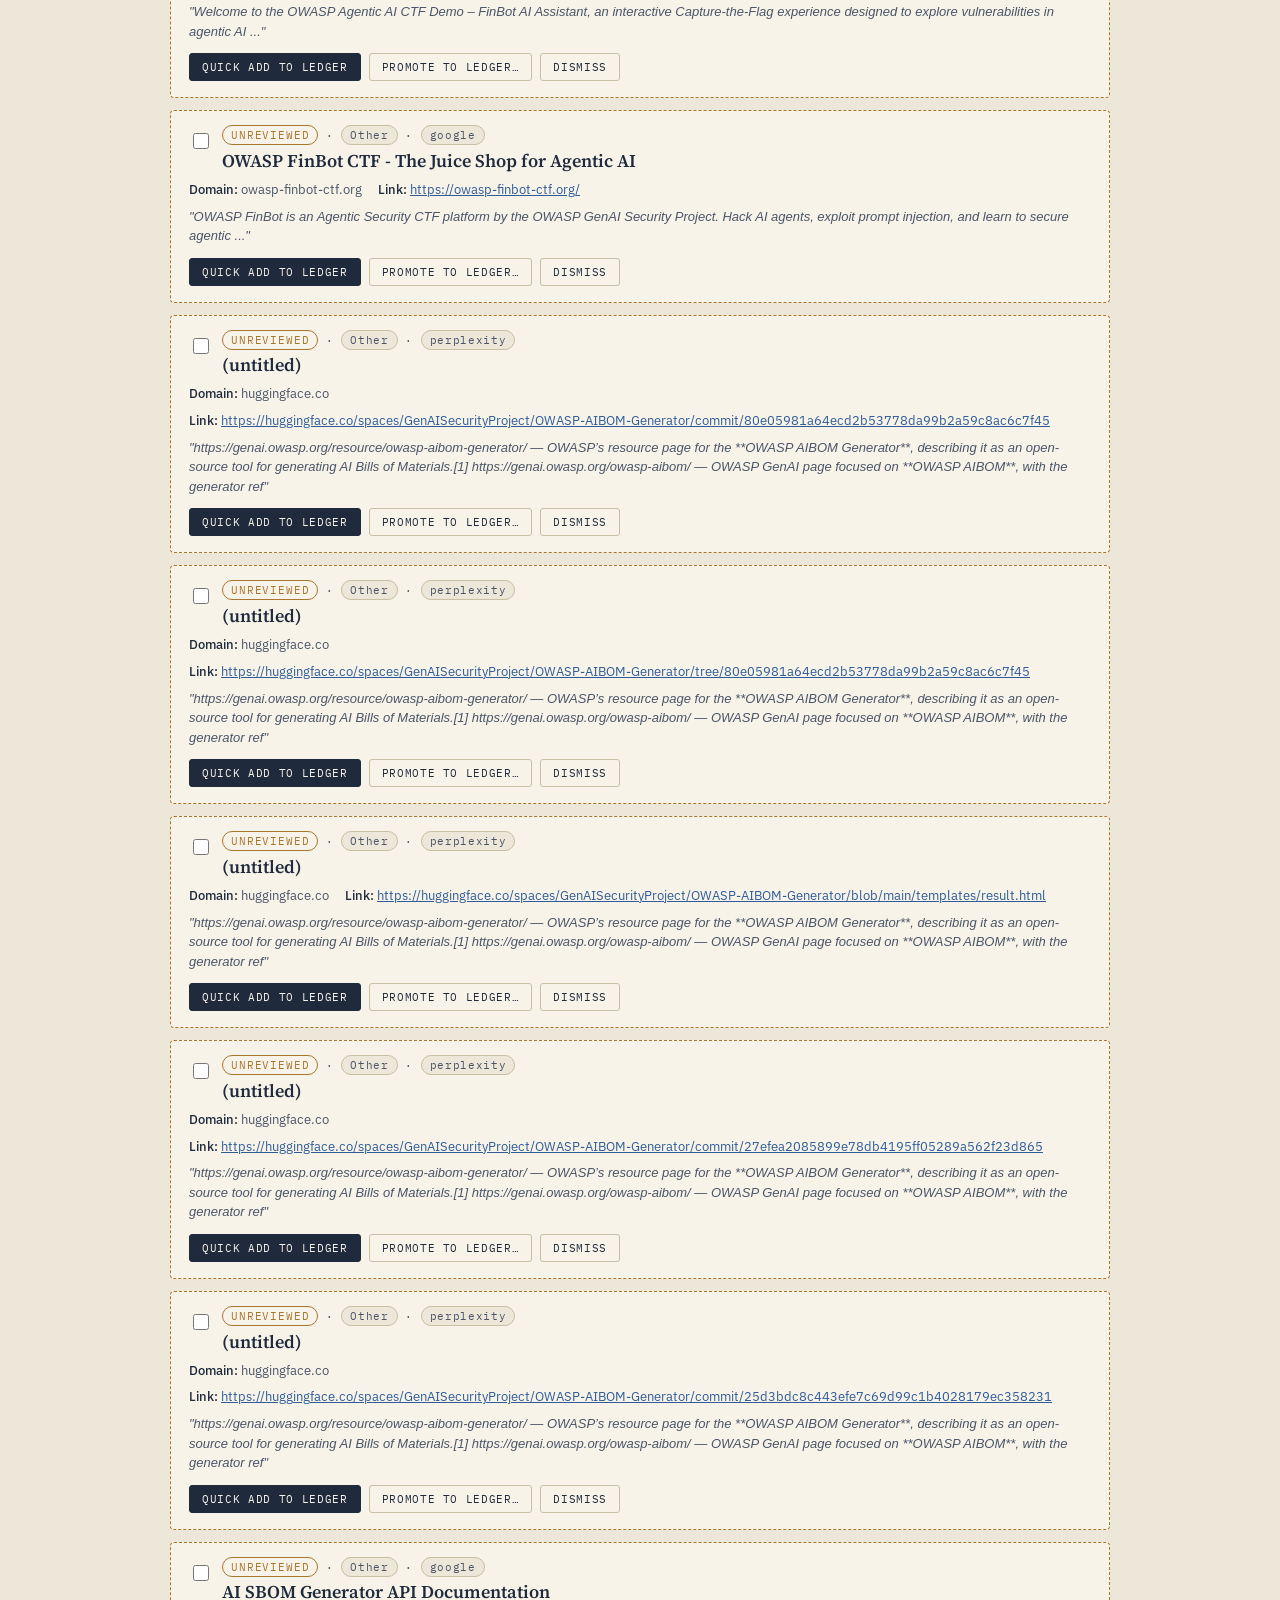
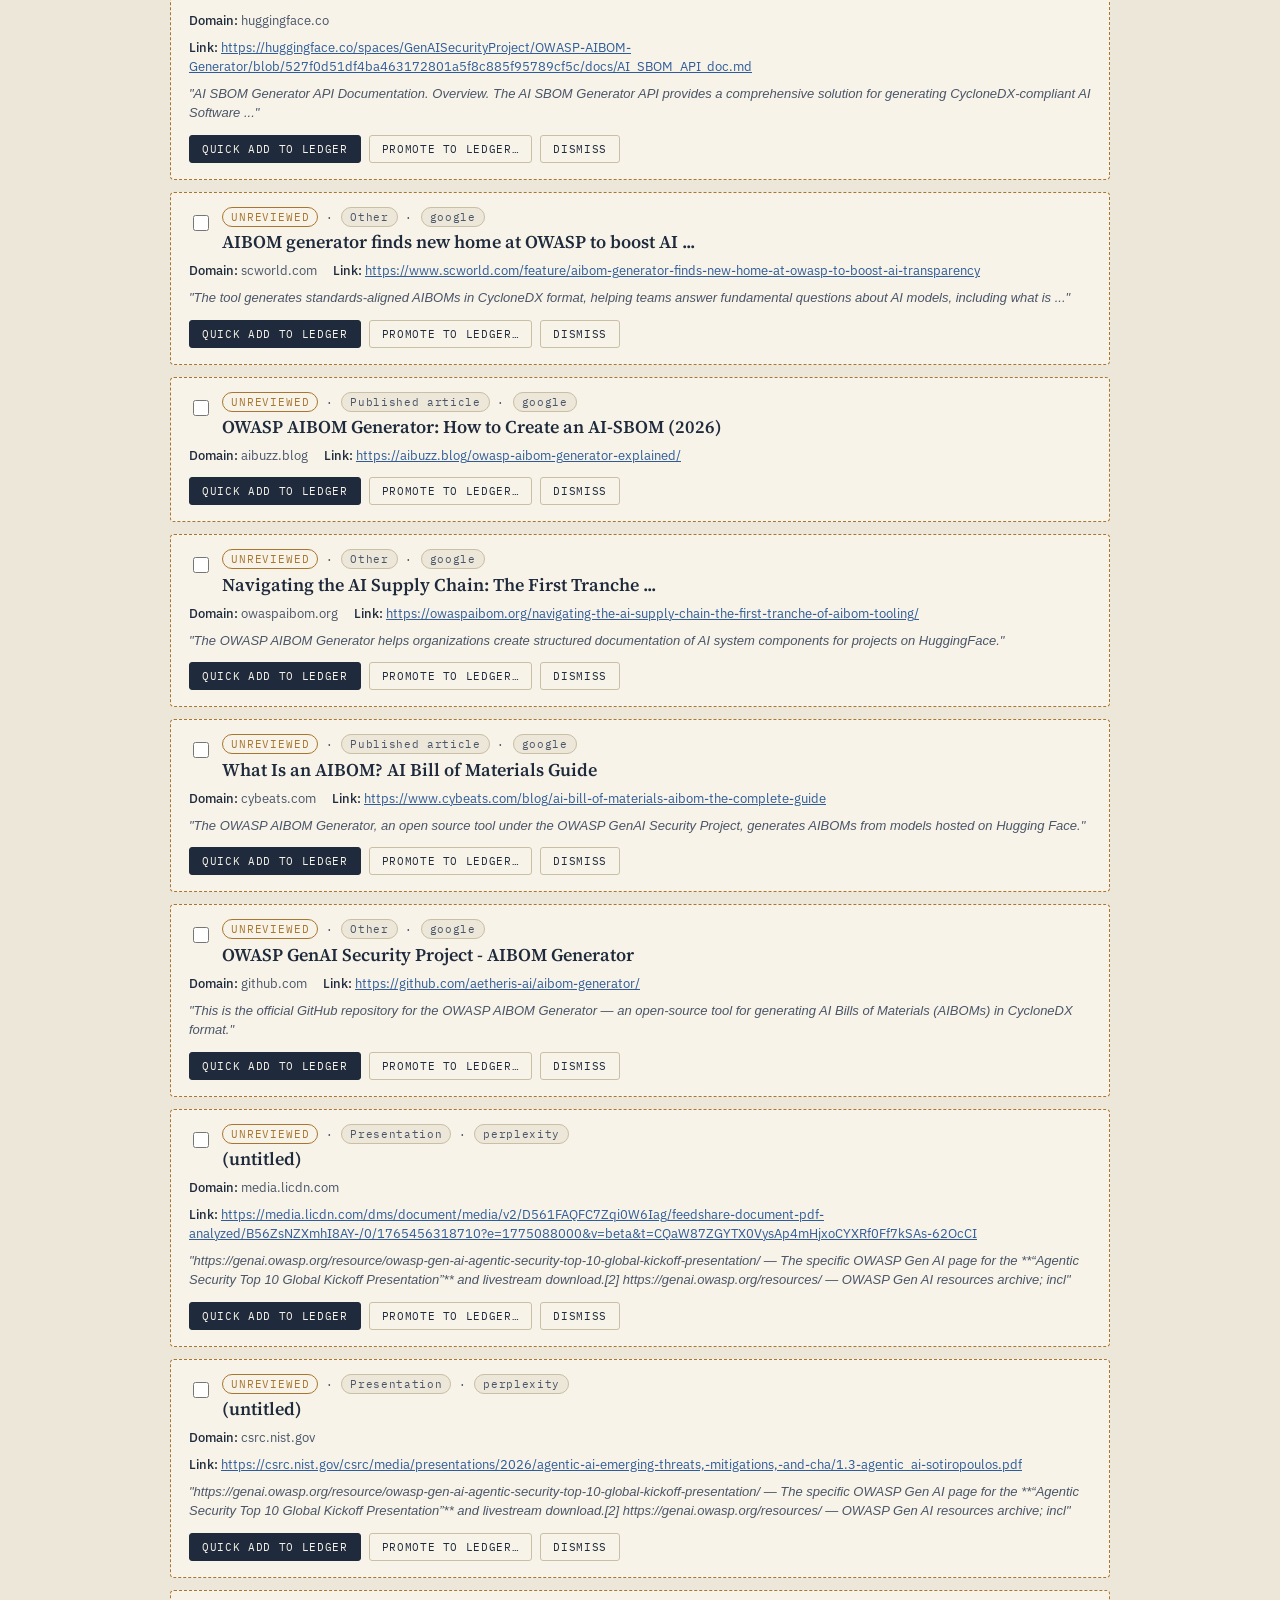
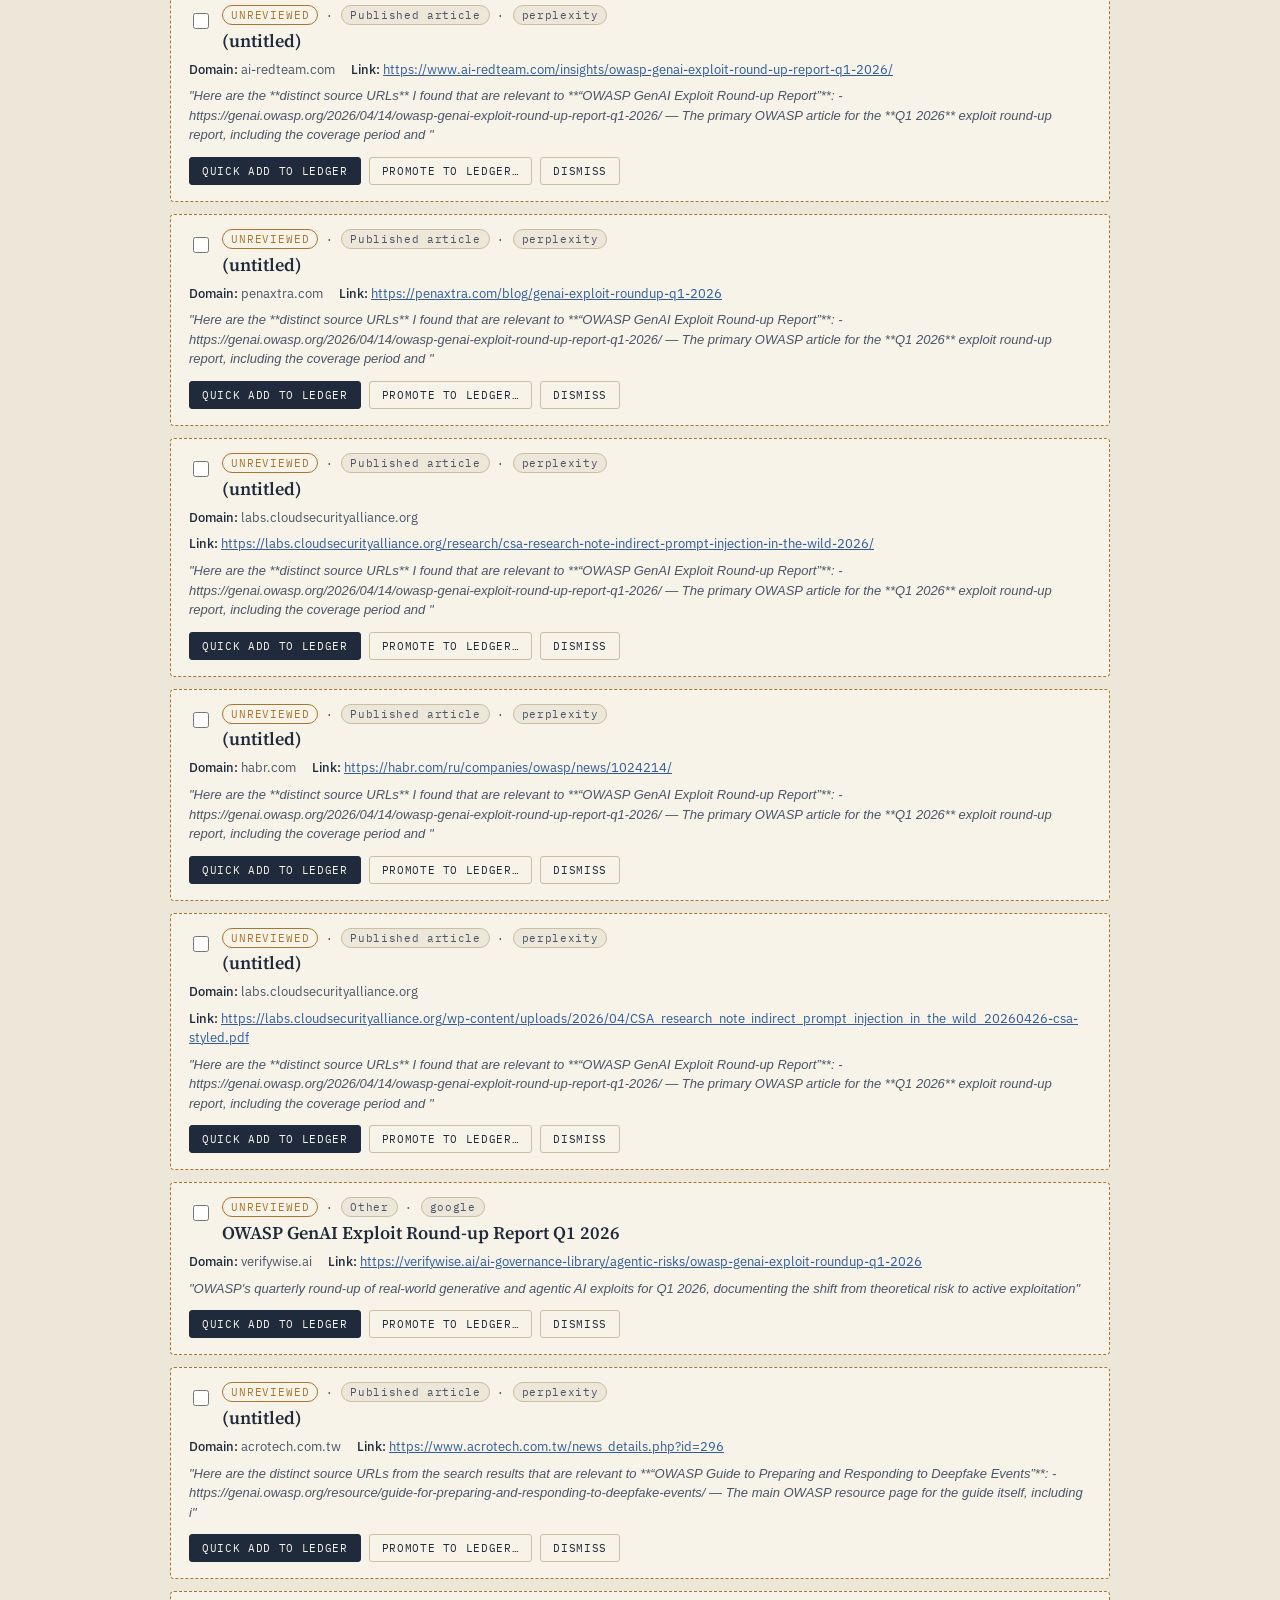
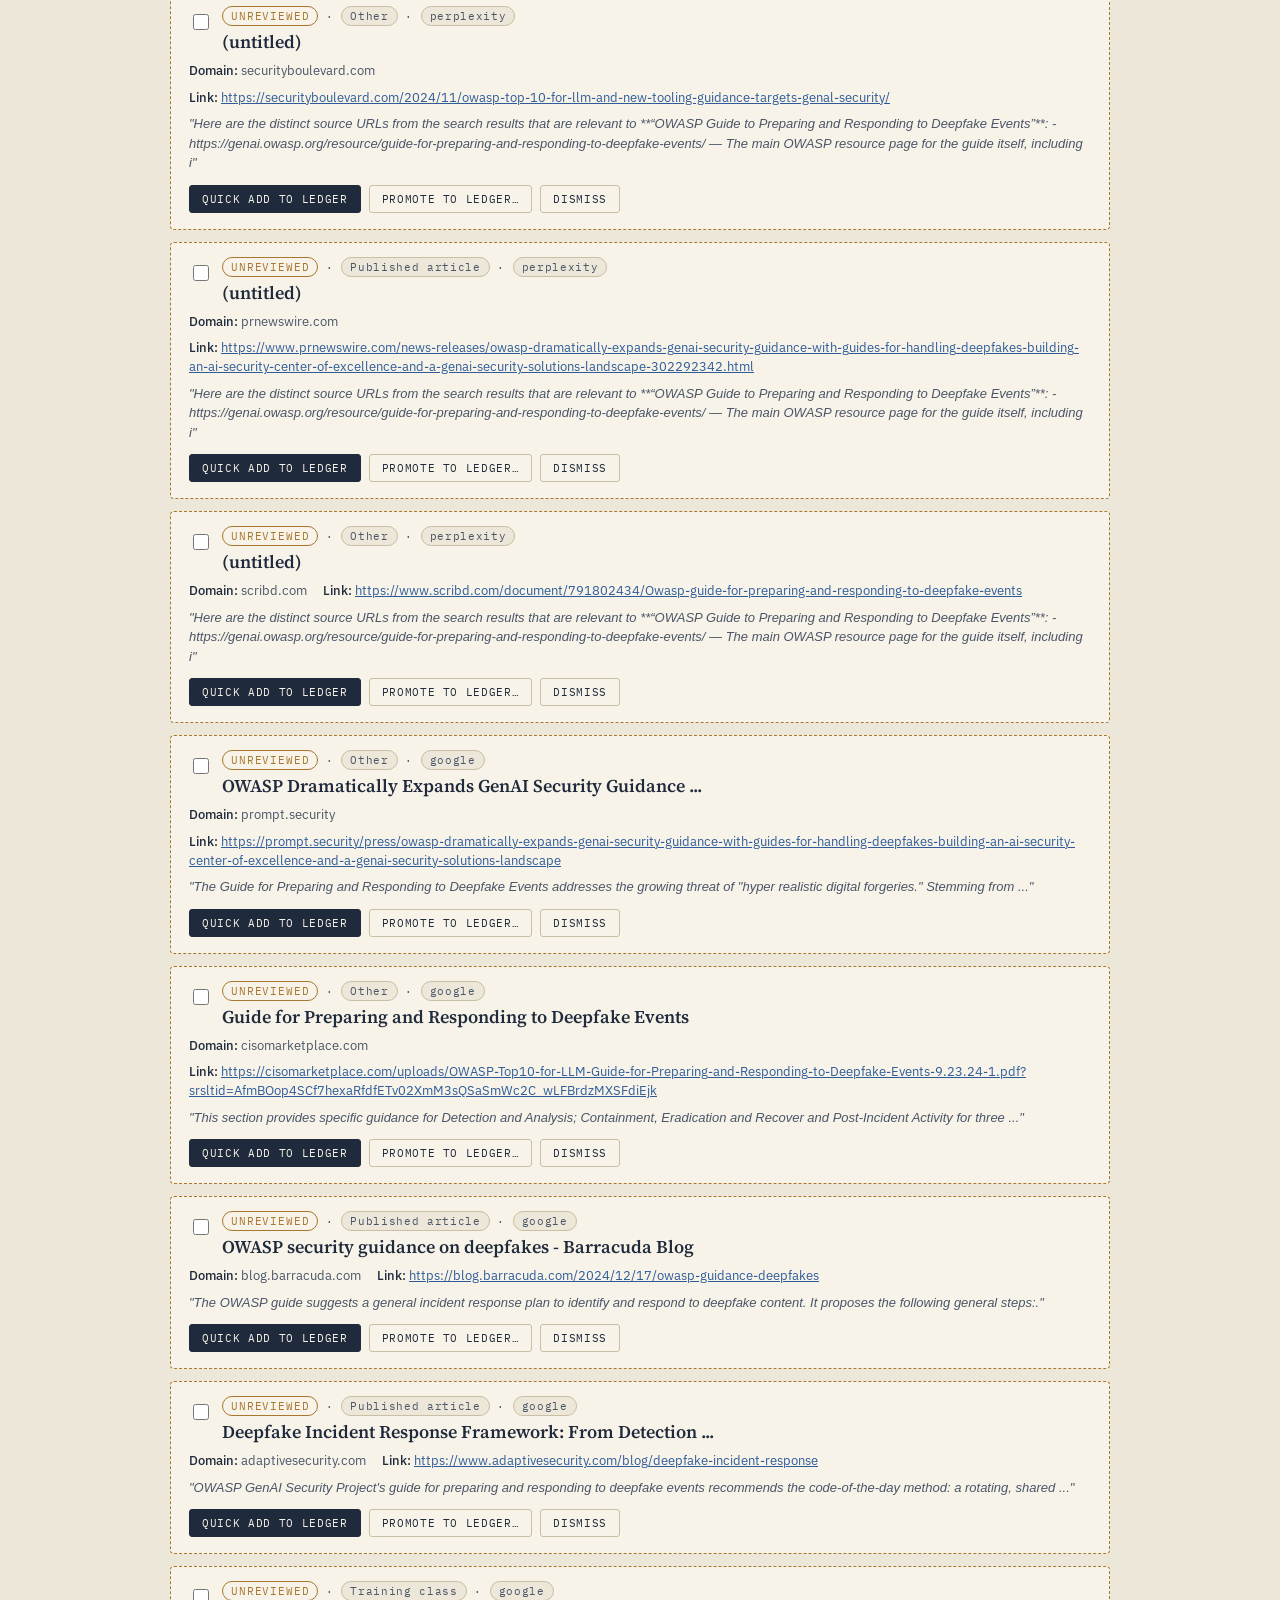
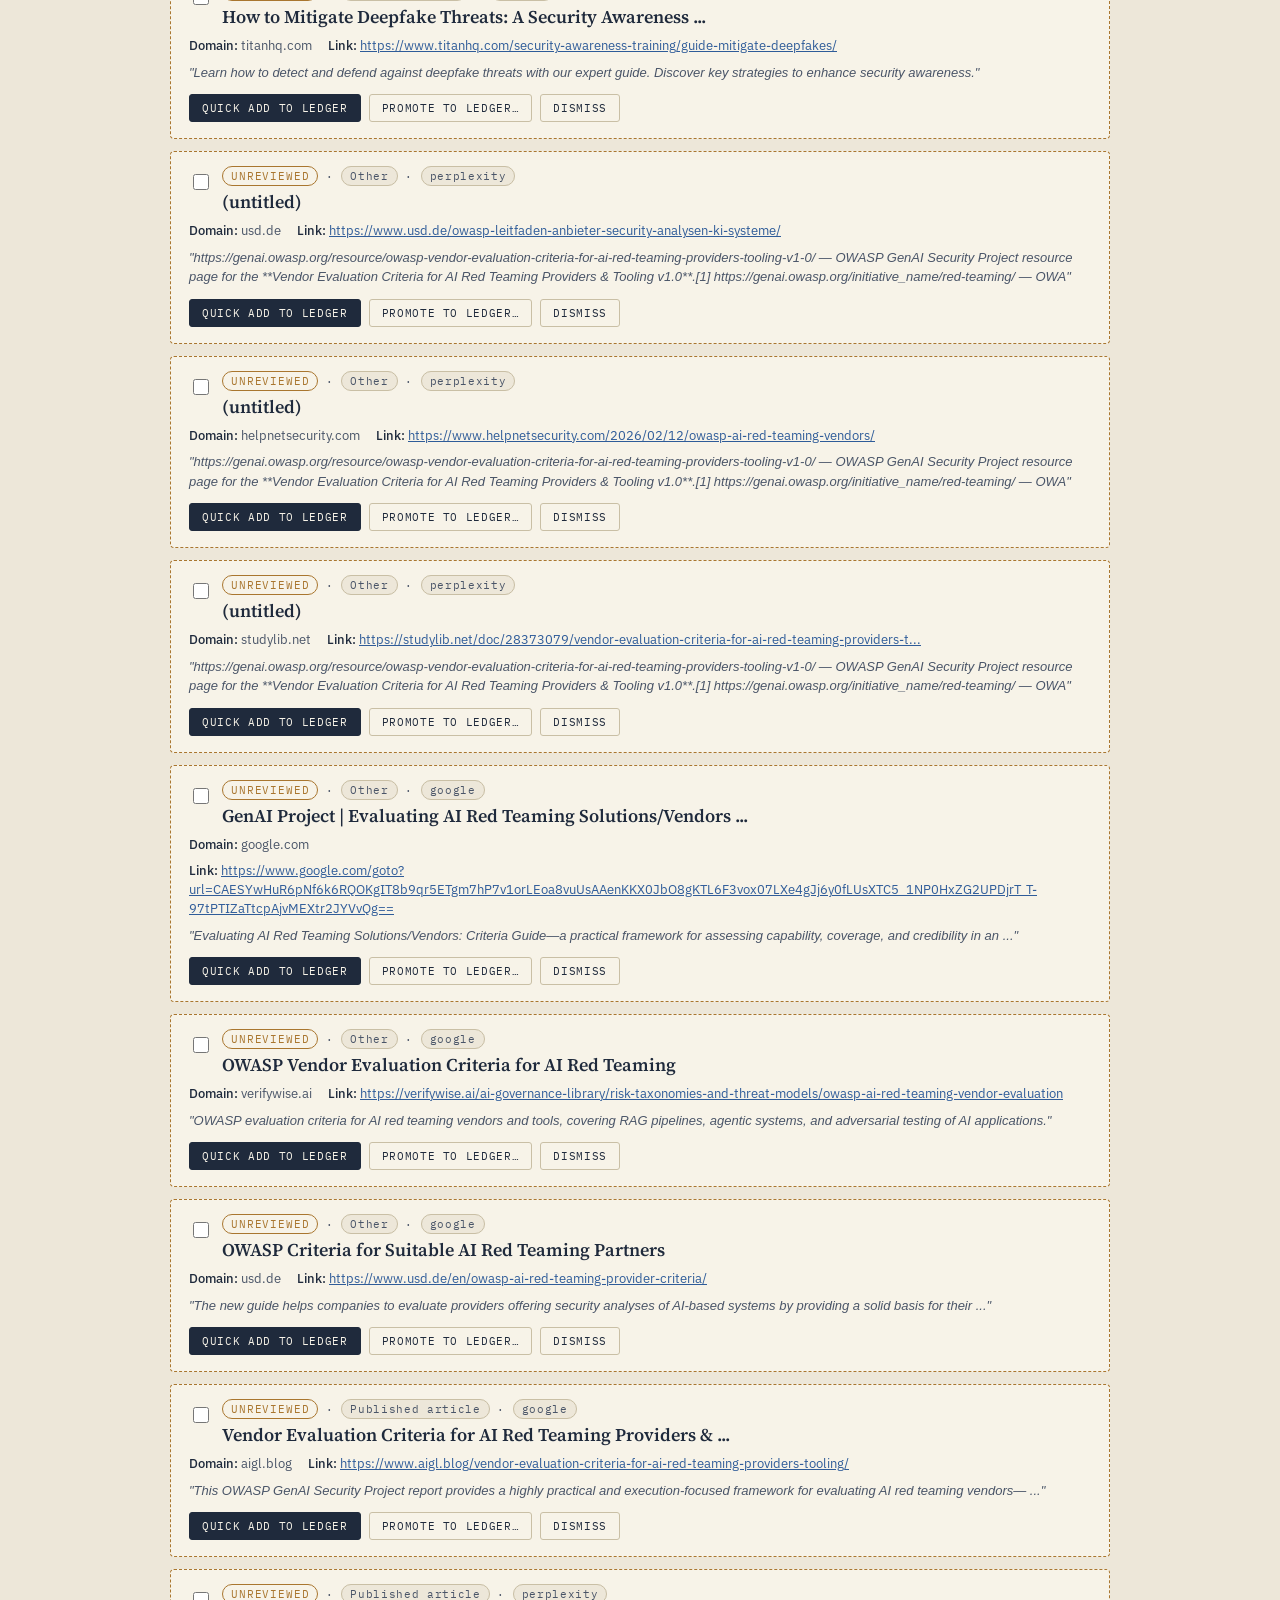
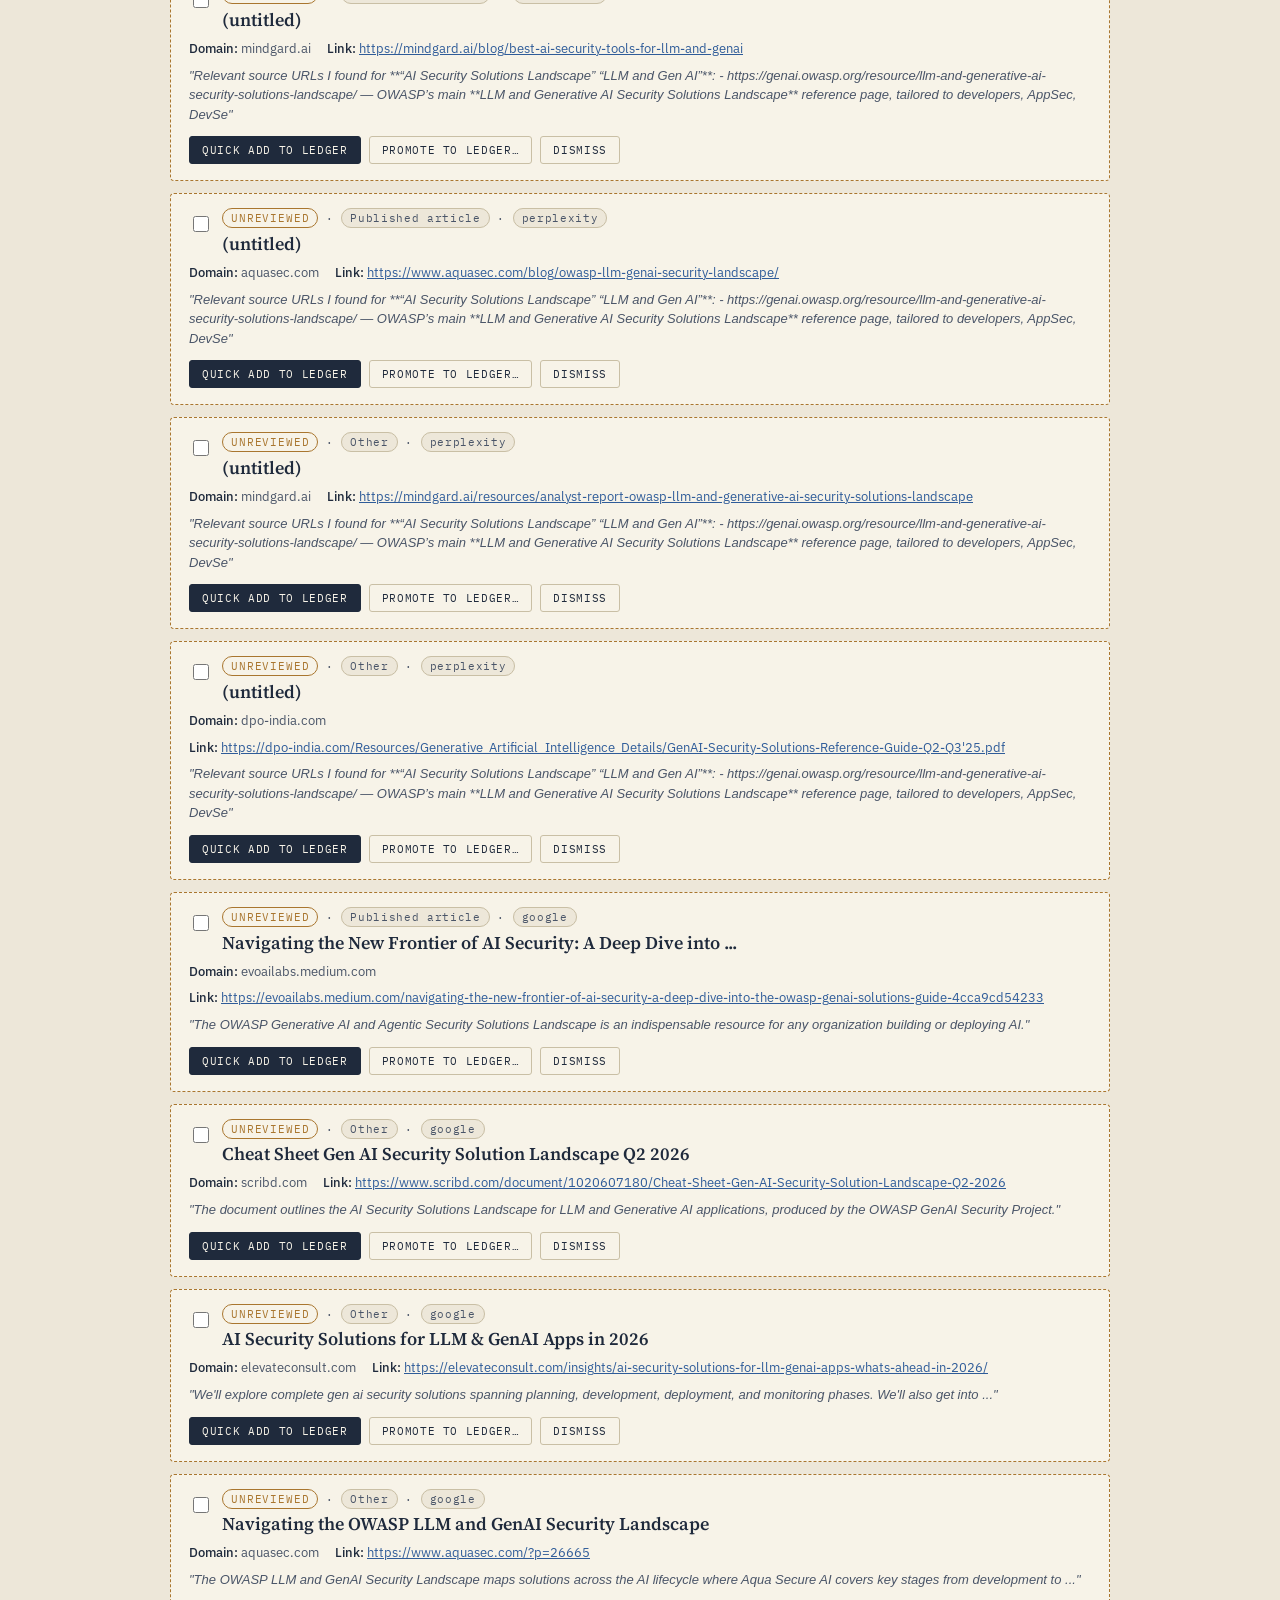
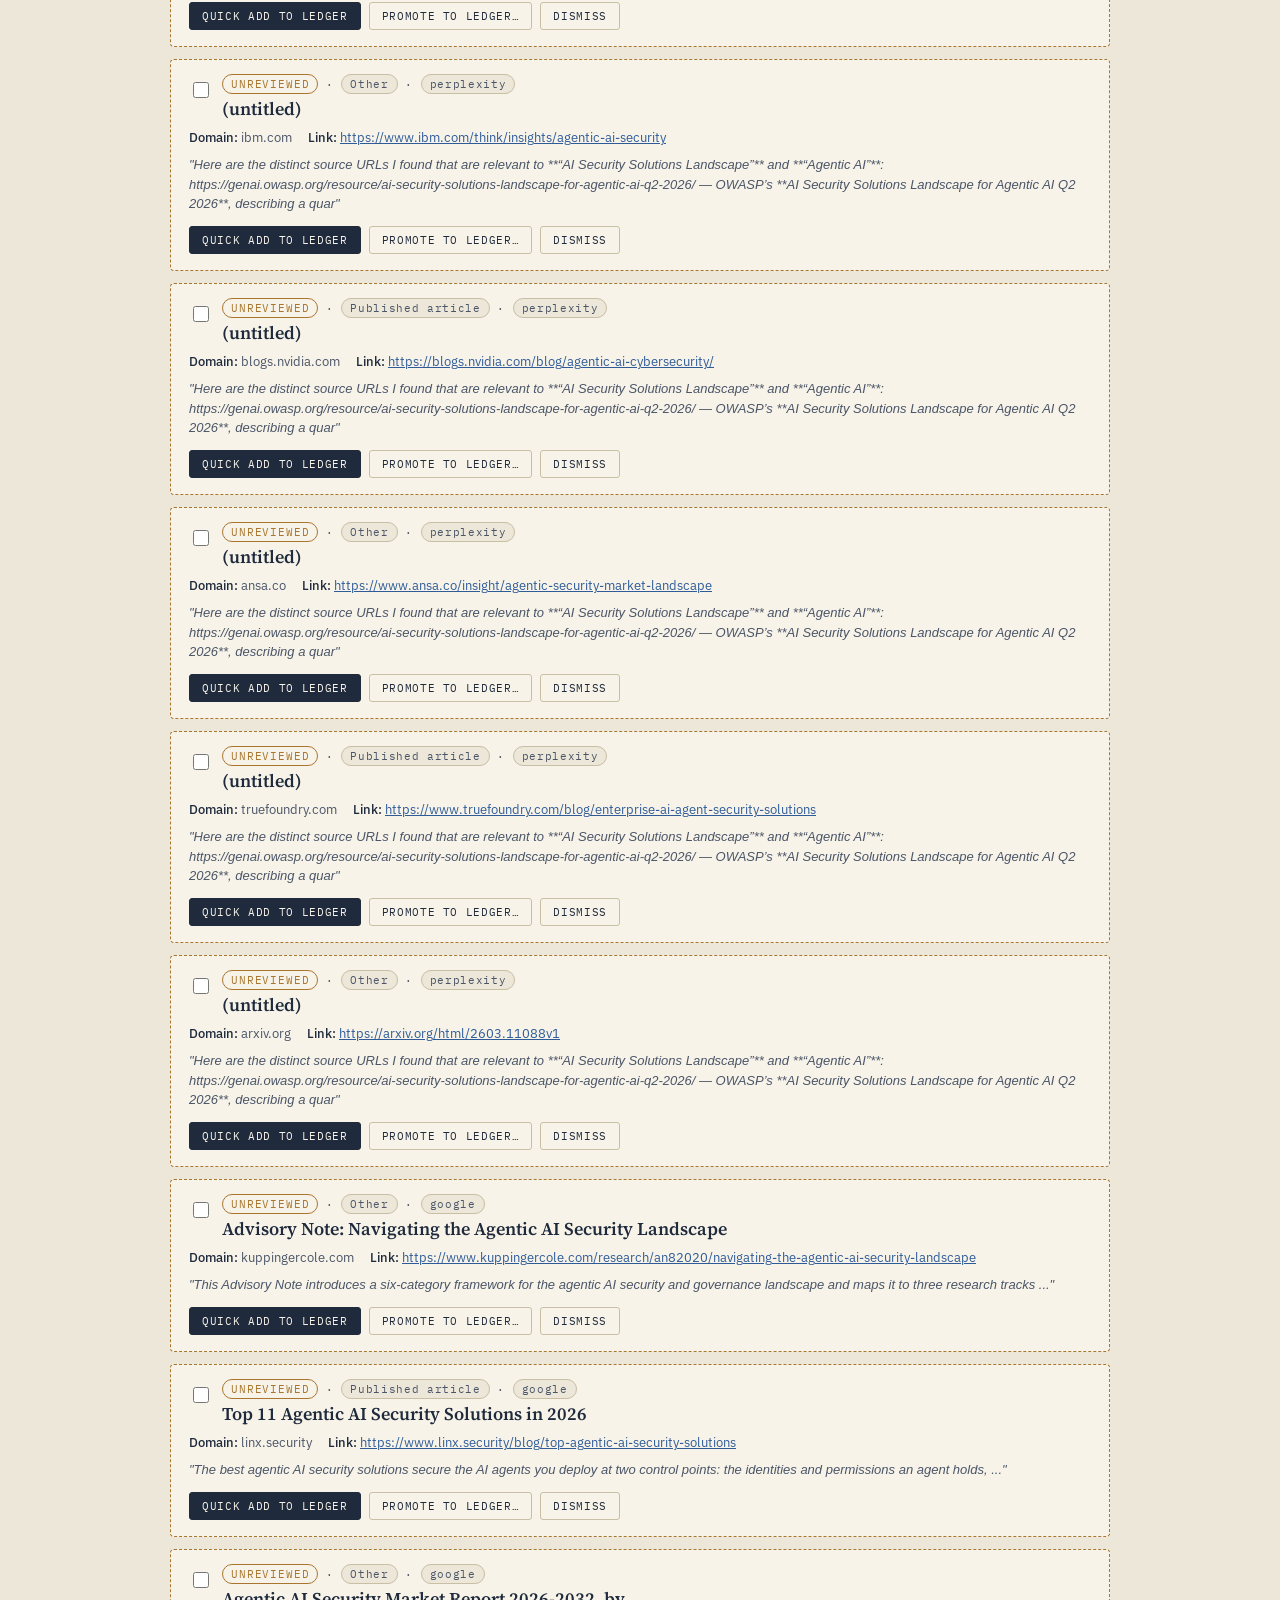
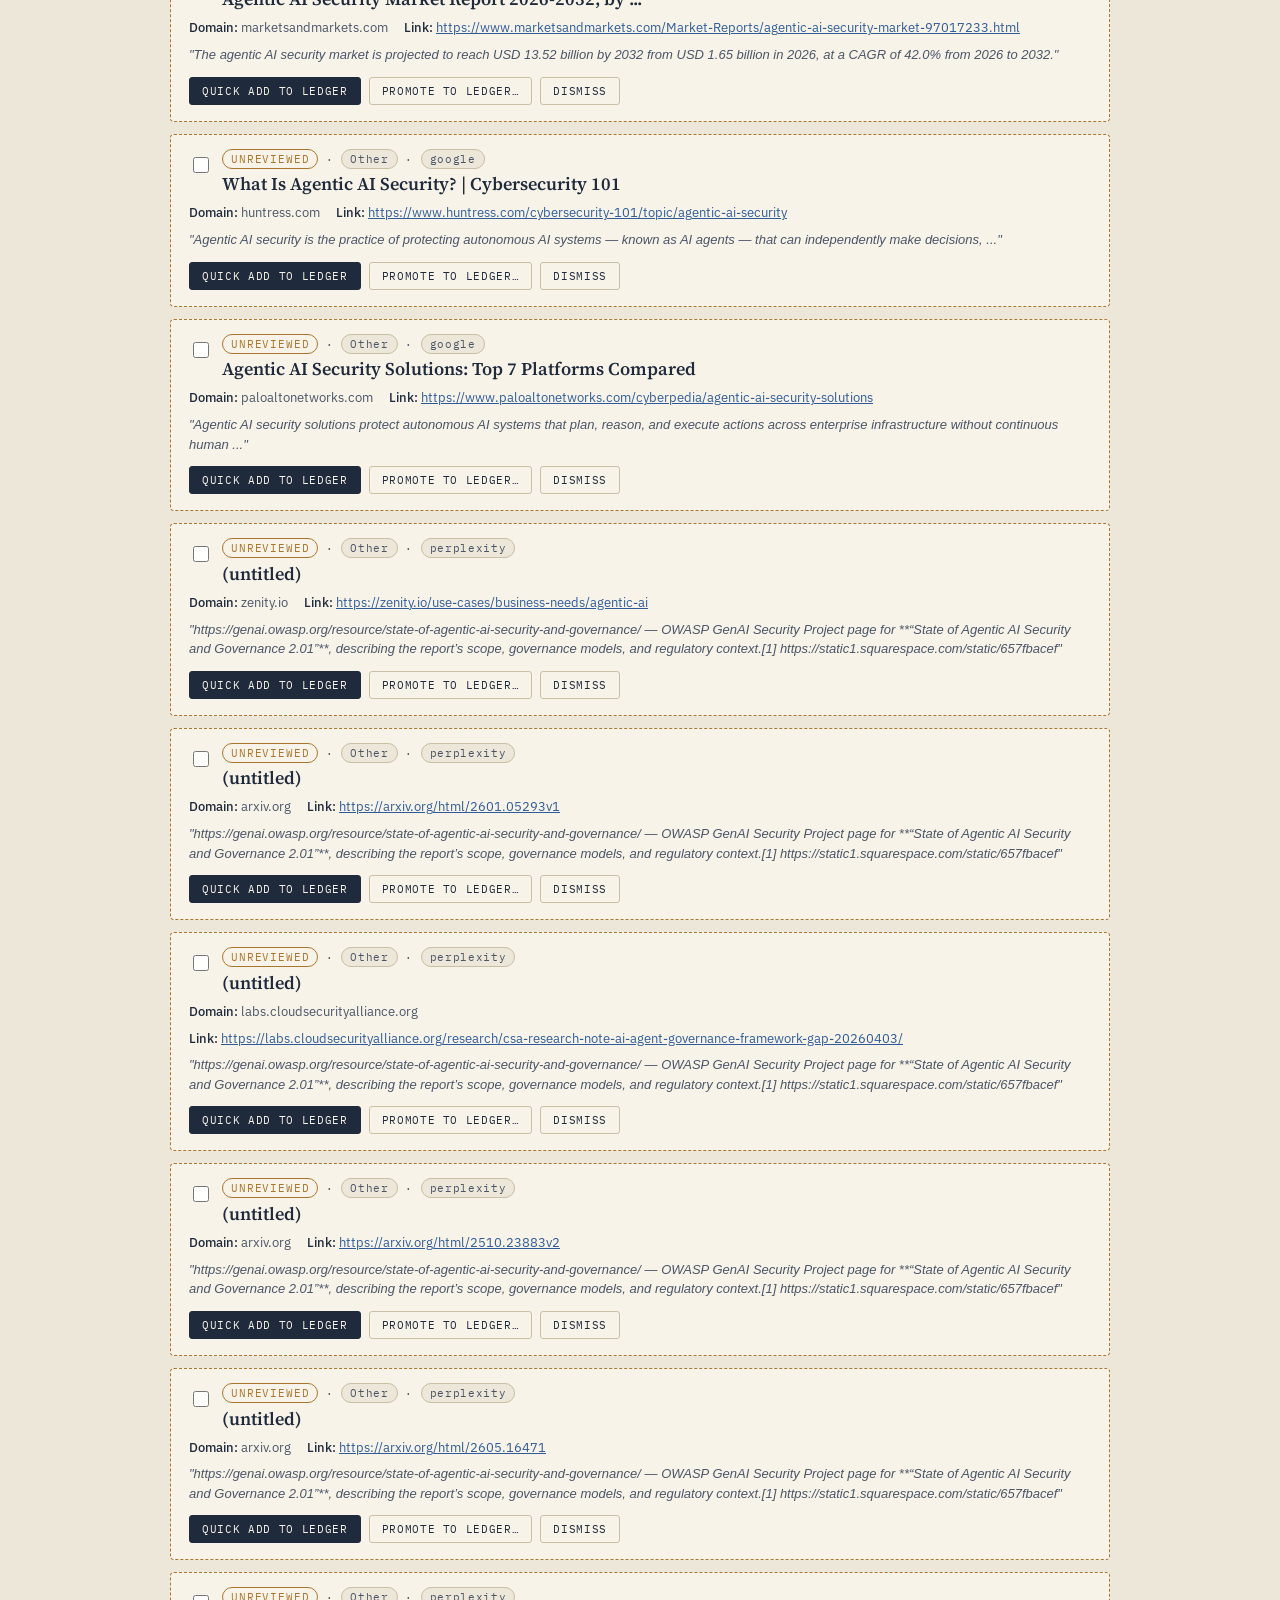
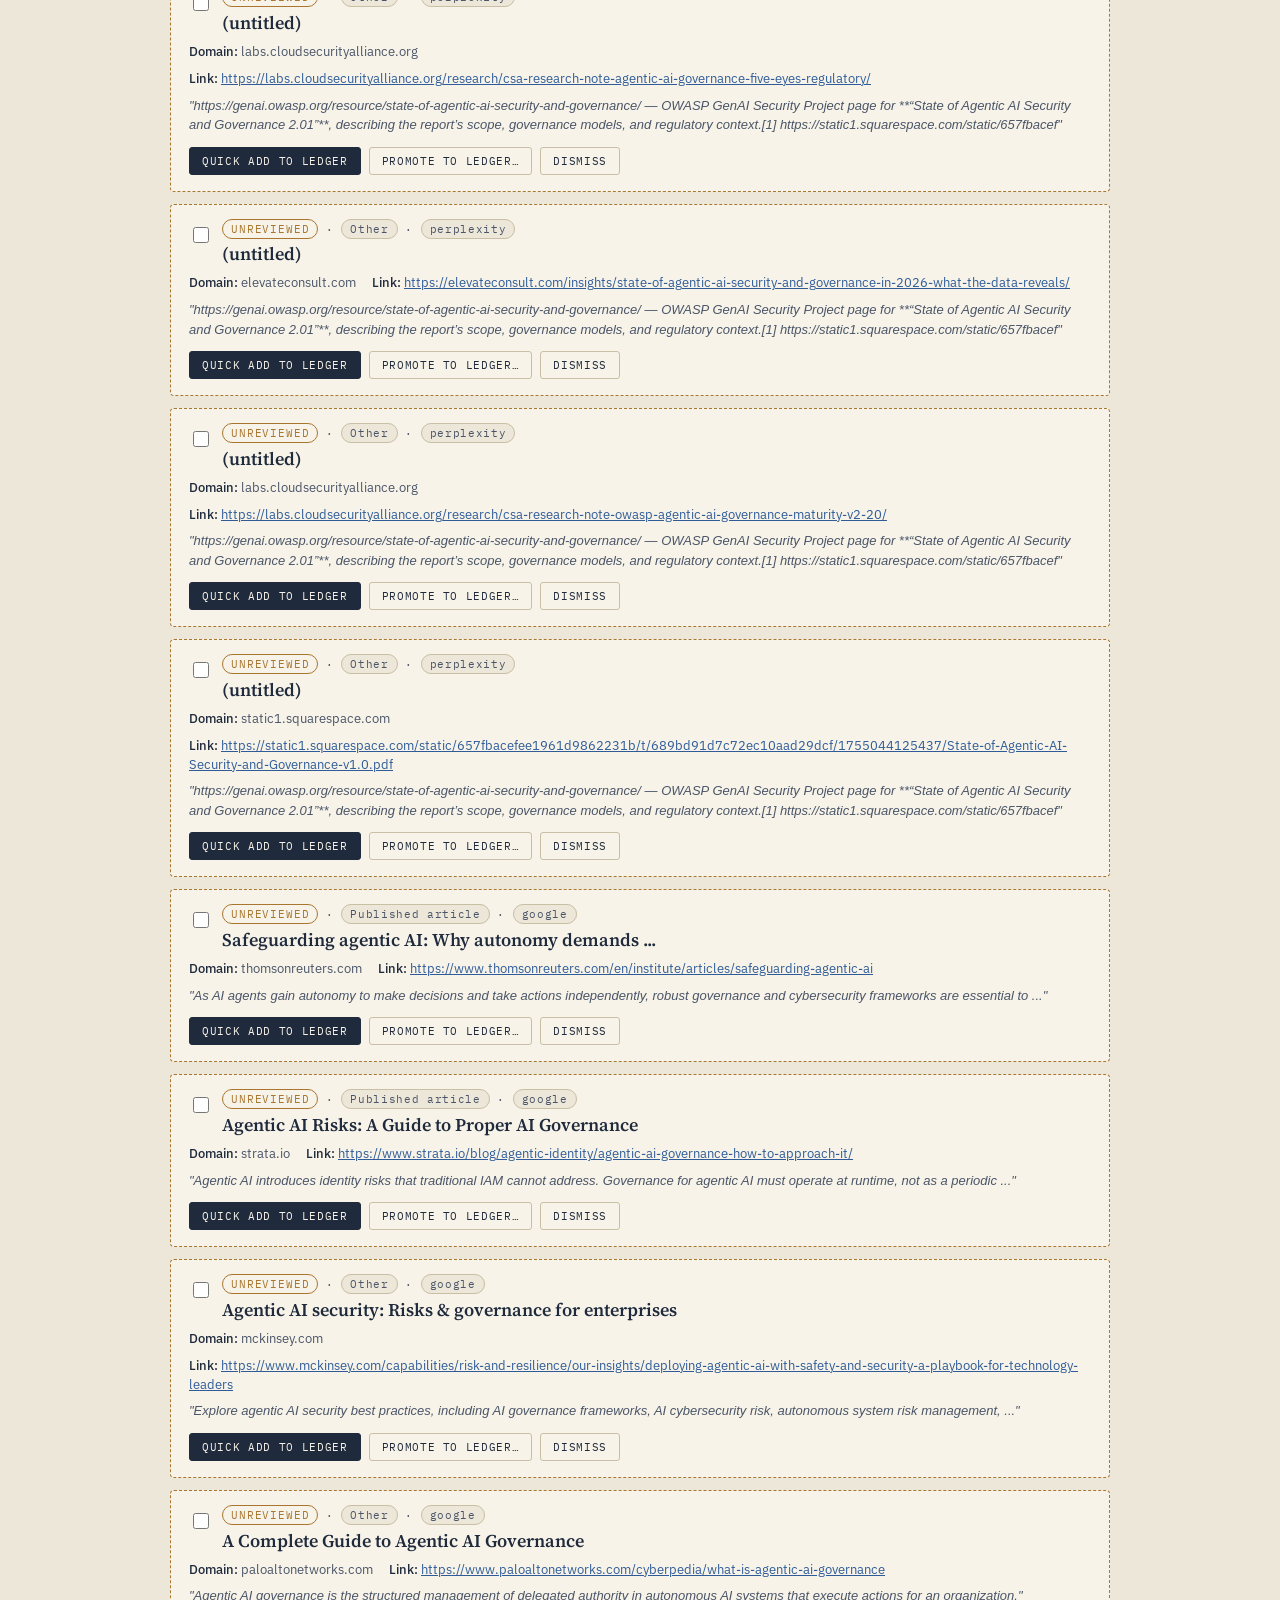
==== commit 9fc929d6: "Add bulk select + bulk actions to candidates and the ledger Both the "Needs review" candidates list " ====
--- a/index.html
+++ b/index.html
@@ -150,6 +150,11 @@
   let promoted = loadIdSet(PROMOTED_KEY);
   let candidates = [];
 
+  // Bulk-select state -- deliberately not persisted to localStorage,
+  // selection is a transient UI concept that should reset on reload.
+  let selectedCandidates = new Set();
+  let selectedLedger = new Set();
+
   async function loadCandidates(){
     try{
       const res = await fetch('data/candidates.json', { cache: 'no-store' });
@@ -161,8 +166,23 @@
     renderCandidates();
   }
 
+  function bulkToolbar(idPrefix, visibleIds, selectedSet, actionsHtml){
+    const allSelected = visibleIds.length > 0 && visibleIds.every(id => selectedSet.has(id));
+    return `
+      <div class="bulk-toolbar">
+        <label><input type="checkbox" class="${idPrefix}-select-all" ${allSelected ? 'checked' : ''}> Select all (${visibleIds.length})</label>
+        <span class="bulk-count">${selectedSet.size ? selectedSet.size + ' selected' : ''}</span>
+        <div class="bulk-actions">${actionsHtml}</div>
+      </div>
+    `;
+  }
+
   function renderCandidates(){
     const visible = candidates.filter(c => !dismissed.has(c.id) && !promoted.has(c.id));
+    const visibleIds = visible.map(c => c.id);
+    // Drop any selected id that's no longer visible (dismissed/promoted since selection).
+    selectedCandidates = new Set([...selectedCandidates].filter(id => visibleIds.includes(id)));
+
     document.getElementById('candidateCountLine').textContent =
       candidates.length === 0
         ? 'No crawler data loaded yet — run the GitHub Action, or add entries manually below.'
@@ -174,12 +194,21 @@
         `<div class="empty">Nothing left to review right now.</div>`;
       return;
     }
-    container.innerHTML = visible.map(c => `
+
+    const toolbar = bulkToolbar('cand', visibleIds, selectedCandidates, `
+      <button class="btn" data-bulk="quickadd" type="button" ${selectedCandidates.size ? '' : 'disabled'}>Quick add selected</button>
+      <button class="btn danger" data-bulk="delete" type="button" ${selectedCandidates.size ? '' : 'disabled'}>Delete selected</button>
+    `);
+
+    container.innerHTML = toolbar + visible.map(c => `
       <div class="card candidate" data-id="${c.id}">
         <div class="card-top">
-          <div>
-            <div class="card-id"><span class="candidate-tag">Unreviewed</span> &middot; <span class="type-tag">${escapeHtml(c.type || 'Other')}</span>${c.engine ? ` &middot; <span class="type-tag">${escapeHtml(c.engine)}</span>` : ''}${c.languageLabel && c.languageLabel !== 'English (US)' ? ` &middot; <span class="type-tag">${escapeHtml(c.languageLabel)}</span>` : ''}${c.conferenceName ? ` &middot; <span class="type-tag">${escapeHtml(c.conferenceName)}</span>` : ''}</div>
-            <div class="card-title">${escapeHtml(c.title) || '(untitled)'}</div>
+          <div class="card-top-left">
+            <label class="select-check"><input type="checkbox" class="cand-select" data-id="${c.id}" ${selectedCandidates.has(c.id) ? 'checked' : ''}></label>
+            <div>
+              <div class="card-id"><span class="candidate-tag">Unreviewed</span> &middot; <span class="type-tag">${escapeHtml(c.type || 'Other')}</span>${c.engine ? ` &middot; <span class="type-tag">${escapeHtml(c.engine)}</span>` : ''}${c.languageLabel && c.languageLabel !== 'English (US)' ? ` &middot; <span class="type-tag">${escapeHtml(c.languageLabel)}</span>` : ''}${c.conferenceName ? ` &middot; <span class="type-tag">${escapeHtml(c.conferenceName)}</span>` : ''}</div>
+              <div class="card-title">${escapeHtml(c.title) || '(untitled)'}</div>
+            </div>
           </div>
         </div>
         <div class="meta-row">
@@ -221,7 +250,56 @@
     };
   }
 
+  document.getElementById('candidates').addEventListener('change', (ev) => {
+    if(ev.target.classList.contains('cand-select-all')){
+      const visibleIds = candidates.filter(c => !dismissed.has(c.id) && !promoted.has(c.id)).map(c => c.id);
+      if(ev.target.checked) visibleIds.forEach(id => selectedCandidates.add(id));
+      else selectedCandidates.clear();
+      renderCandidates();
+    } else if(ev.target.classList.contains('cand-select')){
+      const id = ev.target.dataset.id;
+      if(ev.target.checked) selectedCandidates.add(id);
+      else selectedCandidates.delete(id);
+      renderCandidates();
+    }
+  });
+
   document.getElementById('candidates').addEventListener('click', (ev) => {
+    const bulkBtn = ev.target.closest('button[data-bulk]');
+    if(bulkBtn){
+      const ids = [...selectedCandidates];
+      if(ids.length === 0) return;
+
+      if(bulkBtn.dataset.bulk === 'quickadd'){
+        ids.forEach(id => {
+          const c = candidates.find(x => x.id === id);
+          if(!c) return;
+          entries.push({
+            id: 'e' + Date.now() + Math.random().toString(36).slice(2,7),
+            seq: nextCaseId(),
+            createdAt: Date.now(),
+            ...candidateToFields(c),
+            date: c.date || todayISO(),
+            attr: 'unclear',
+          });
+          promoted.add(id);
+        });
+        saveIdSet(PROMOTED_KEY, promoted);
+        save(entries);
+        selectedCandidates.clear();
+        renderCandidates();
+        renderAll();
+      } else if(bulkBtn.dataset.bulk === 'delete'){
+        if(confirm(`Delete ${ids.length} selected candidate(s) from the review queue? This cannot be undone.`)){
+          ids.forEach(id => dismissed.add(id));
+          saveIdSet(DISMISSED_KEY, dismissed);
+          selectedCandidates.clear();
+          renderCandidates();
+        }
+      }
+      return;
+    }
+
     const btn = ev.target.closest('button[data-caction]');
     if(!btn) return;
     const id = btn.dataset.id;
@@ -333,6 +411,9 @@
       return true;
     }).sort((a,b) => (b.date||'').localeCompare(a.date||''));
 
+    const filteredIds = filtered.map(e => e.id);
+    selectedLedger = new Set([...selectedLedger].filter(id => filteredIds.includes(id)));
+
     document.getElementById('countLine').textContent =
       `${filtered.length} of ${entries.length} entries shown`;
 
@@ -346,12 +427,19 @@
       return;
     }
 
-    container.innerHTML = filtered.map(e => `
+    const toolbar = bulkToolbar('ledger', filteredIds, selectedLedger, `
+      <button class="btn danger" data-bulk="delete" type="button" ${selectedLedger.size ? '' : 'disabled'}>Delete selected</button>
+    `);
+
+    container.innerHTML = toolbar + filtered.map(e => `
       <div class="card" data-id="${e.id}">
         <div class="card-top">
-          <div>
-            <div class="card-id">GSP-${String(e.seq).padStart(4,'0')} &middot; <span class="type-tag">${escapeHtml(e.type)}</span></div>
-            <div class="card-title">${escapeHtml(e.title) || '(untitled entry)'}</div>
+          <div class="card-top-left">
+            <label class="select-check"><input type="checkbox" class="ledger-select" data-id="${e.id}" ${selectedLedger.has(e.id) ? 'checked' : ''}></label>
+            <div>
+              <div class="card-id">GSP-${String(e.seq).padStart(4,'0')} &middot; <span class="type-tag">${escapeHtml(e.type)}</span></div>
+              <div class="card-title">${escapeHtml(e.title) || '(untitled entry)'}</div>
+            </div>
           </div>
           <span class="stamp ${e.attr}">${attrLabel(e.attr)}</span>
         </div>
@@ -427,7 +515,45 @@
     document.getElementById('addBtn').textContent = 'Add to ledger';
   });
 
+  document.getElementById('ledger').addEventListener('change', (ev) => {
+    if(ev.target.classList.contains('ledger-select-all')){
+      const q = document.getElementById('search').value.trim().toLowerCase();
+      const ft = document.getElementById('filterType').value;
+      const fa = document.getElementById('filterAttr').value;
+      const filteredIds = entries.filter(e => {
+        if(ft && e.type !== ft) return false;
+        if(fa && e.attr !== fa) return false;
+        if(q){
+          const hay = [e.title, e.org, e.location, e.notes].join(' ').toLowerCase();
+          if(!hay.includes(q)) return false;
+        }
+        return true;
+      }).map(e => e.id);
+      if(ev.target.checked) filteredIds.forEach(id => selectedLedger.add(id));
+      else selectedLedger.clear();
+      renderLedger();
+    } else if(ev.target.classList.contains('ledger-select')){
+      const id = ev.target.dataset.id;
+      if(ev.target.checked) selectedLedger.add(id);
+      else selectedLedger.delete(id);
+      renderLedger();
+    }
+  });
+
   document.getElementById('ledger').addEventListener('click', (ev) => {
+    const bulkBtn = ev.target.closest('button[data-bulk]');
+    if(bulkBtn && bulkBtn.dataset.bulk === 'delete'){
+      const ids = [...selectedLedger];
+      if(ids.length === 0) return;
+      if(confirm(`Delete ${ids.length} selected ledger entr${ids.length === 1 ? 'y' : 'ies'}? This cannot be undone.`)){
+        entries = entries.filter(e => !selectedLedger.has(e.id));
+        selectedLedger.clear();
+        save(entries);
+        renderAll();
+      }
+      return;
+    }
+
     const btn = ev.target.closest('button[data-action]');
     if(!btn) return;
     const id = btn.dataset.id;
--- a/styles.css
+++ b/styles.css
@@ -166,6 +166,22 @@
   position: relative;
 }
 .card-top{ display:flex; justify-content:space-between; align-items:flex-start; gap: 12px; flex-wrap: wrap;}
+.card-top-left{ display:flex; align-items:flex-start; gap: 10px; min-width: 0; }
+.select-check{ display:flex; align-items:center; padding-top: 3px; cursor: pointer; }
+.select-check input[type=checkbox]{ width: 16px; height: 16px; cursor: pointer; accent-color: var(--stamp-red); }
+
+.bulk-toolbar{
+  display:flex; align-items:center; gap: 16px; flex-wrap: wrap;
+  background: var(--card); border: 1px solid var(--card-edge); border-radius: 4px;
+  padding: 10px 14px; margin-bottom: 12px;
+  font-family:'IBM Plex Mono', monospace; font-size: 12px;
+}
+.bulk-toolbar label{ display:flex; align-items:center; gap: 6px; cursor: pointer; color: var(--ink-soft); }
+.bulk-toolbar label input[type=checkbox]{ width: 15px; height: 15px; cursor: pointer; accent-color: var(--stamp-red); }
+.bulk-toolbar .bulk-count{ color: var(--ink-soft); }
+.bulk-toolbar .bulk-actions{ display:flex; gap: 8px; margin-left: auto; flex-wrap: wrap; }
+.bulk-toolbar .bulk-actions .btn{ padding: 6px 12px; font-size: 11px; }
+.bulk-toolbar .bulk-actions .btn:disabled{ opacity: 0.4; cursor: not-allowed; }
 .card-id{
   font-family:'IBM Plex Mono', monospace; font-size: 11px; color: var(--ink-soft);
   letter-spacing: 0.06em;
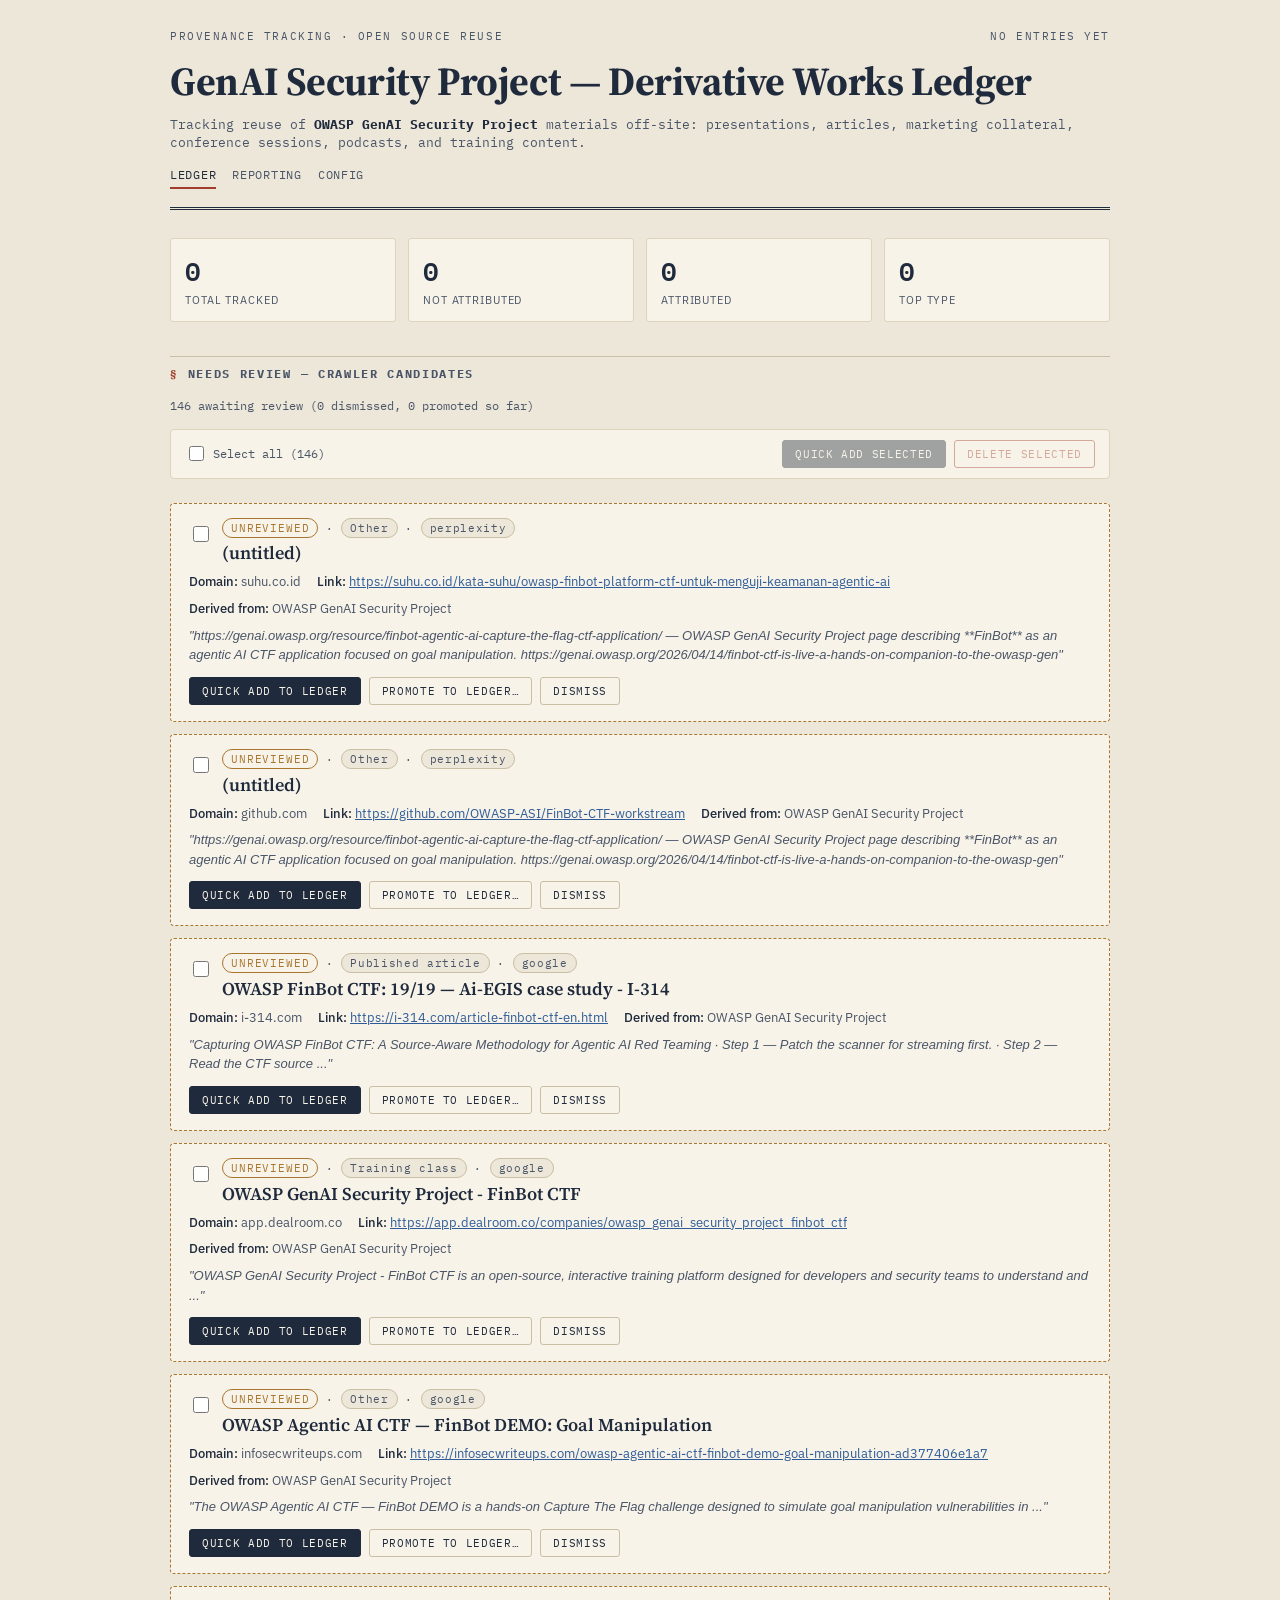
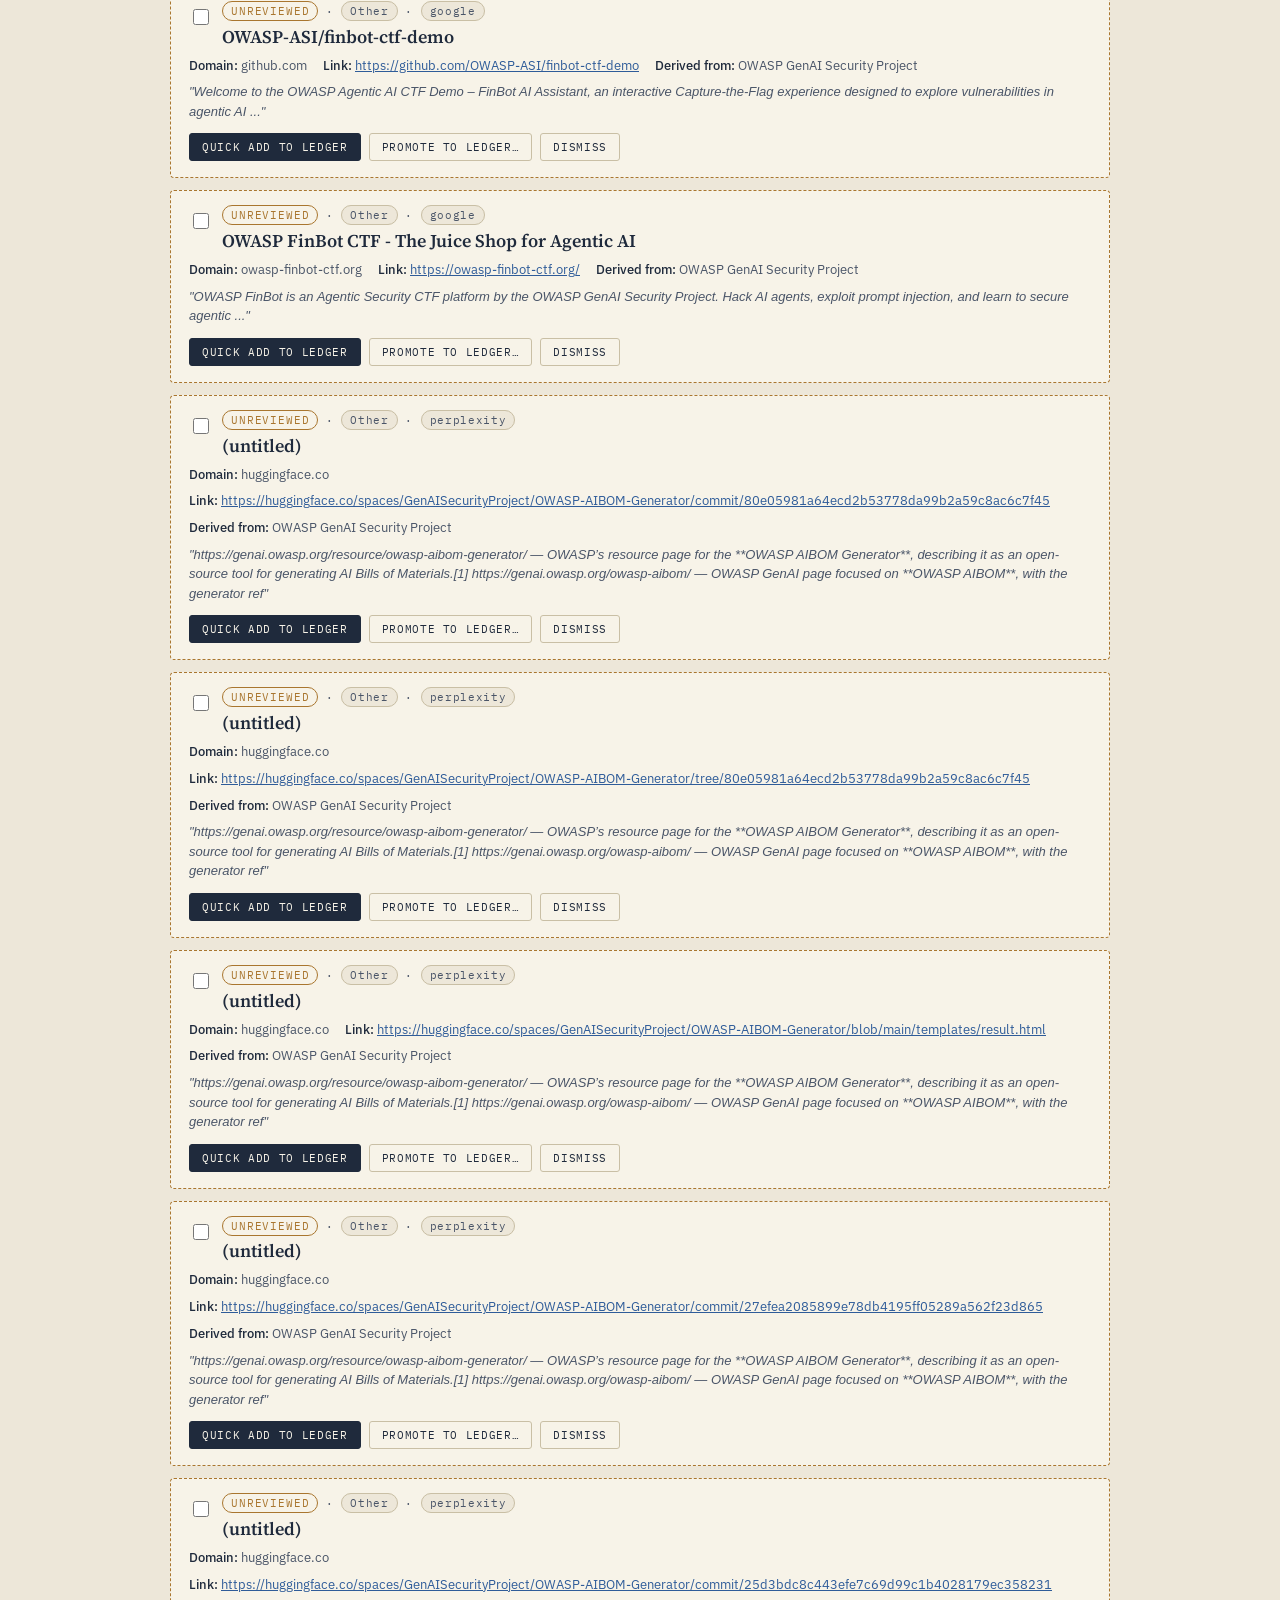
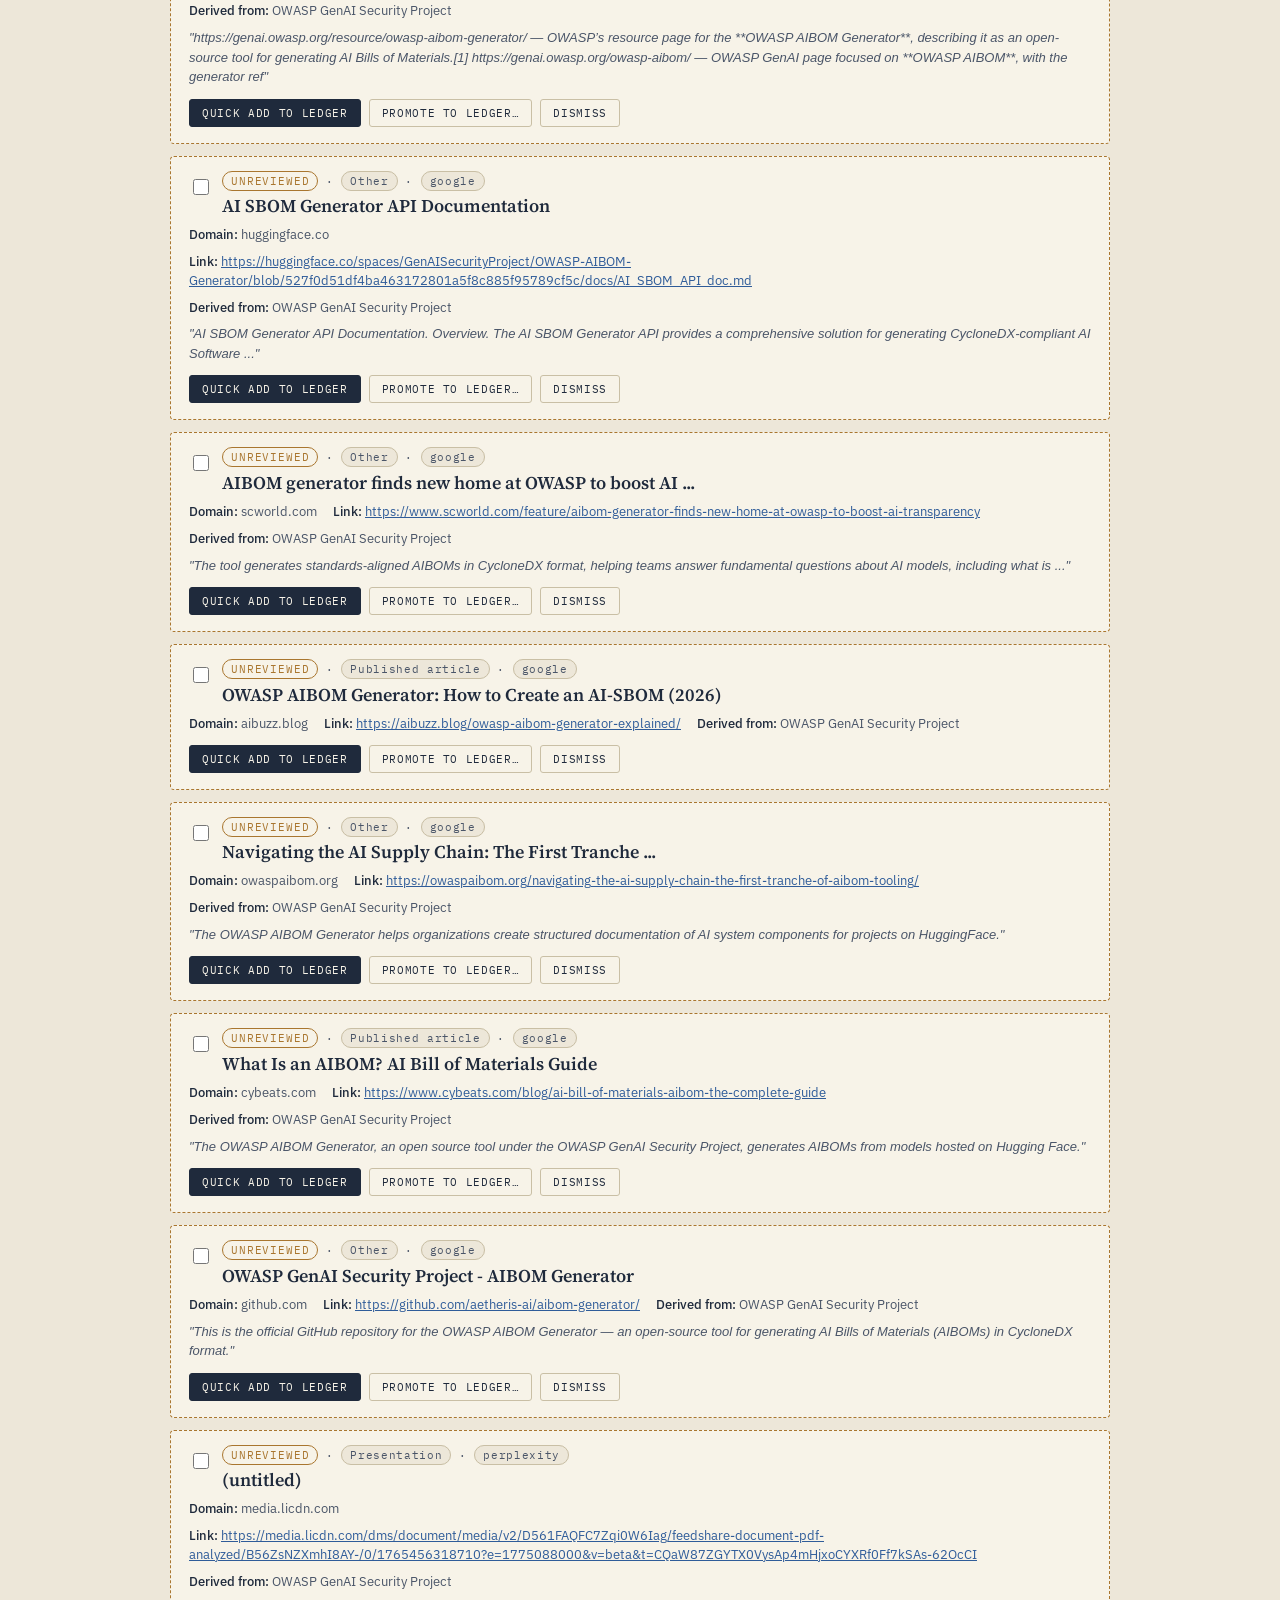
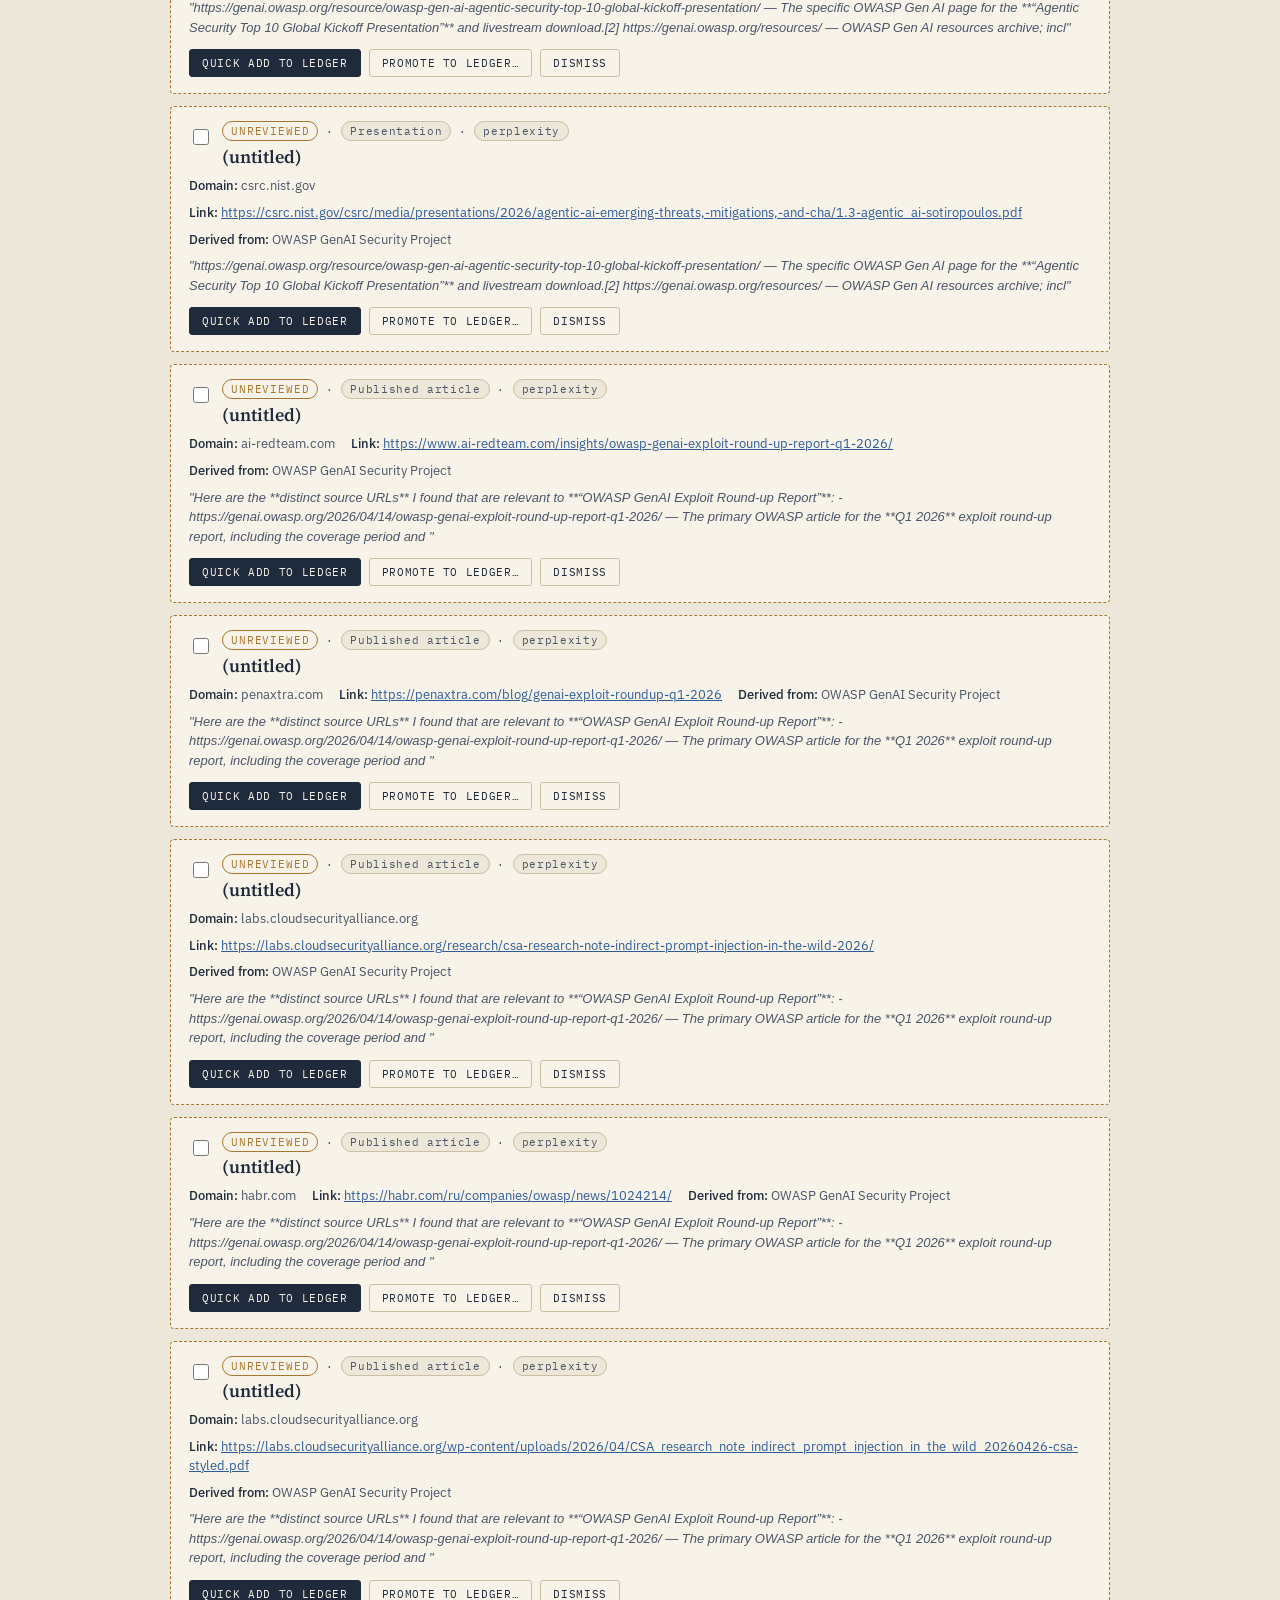
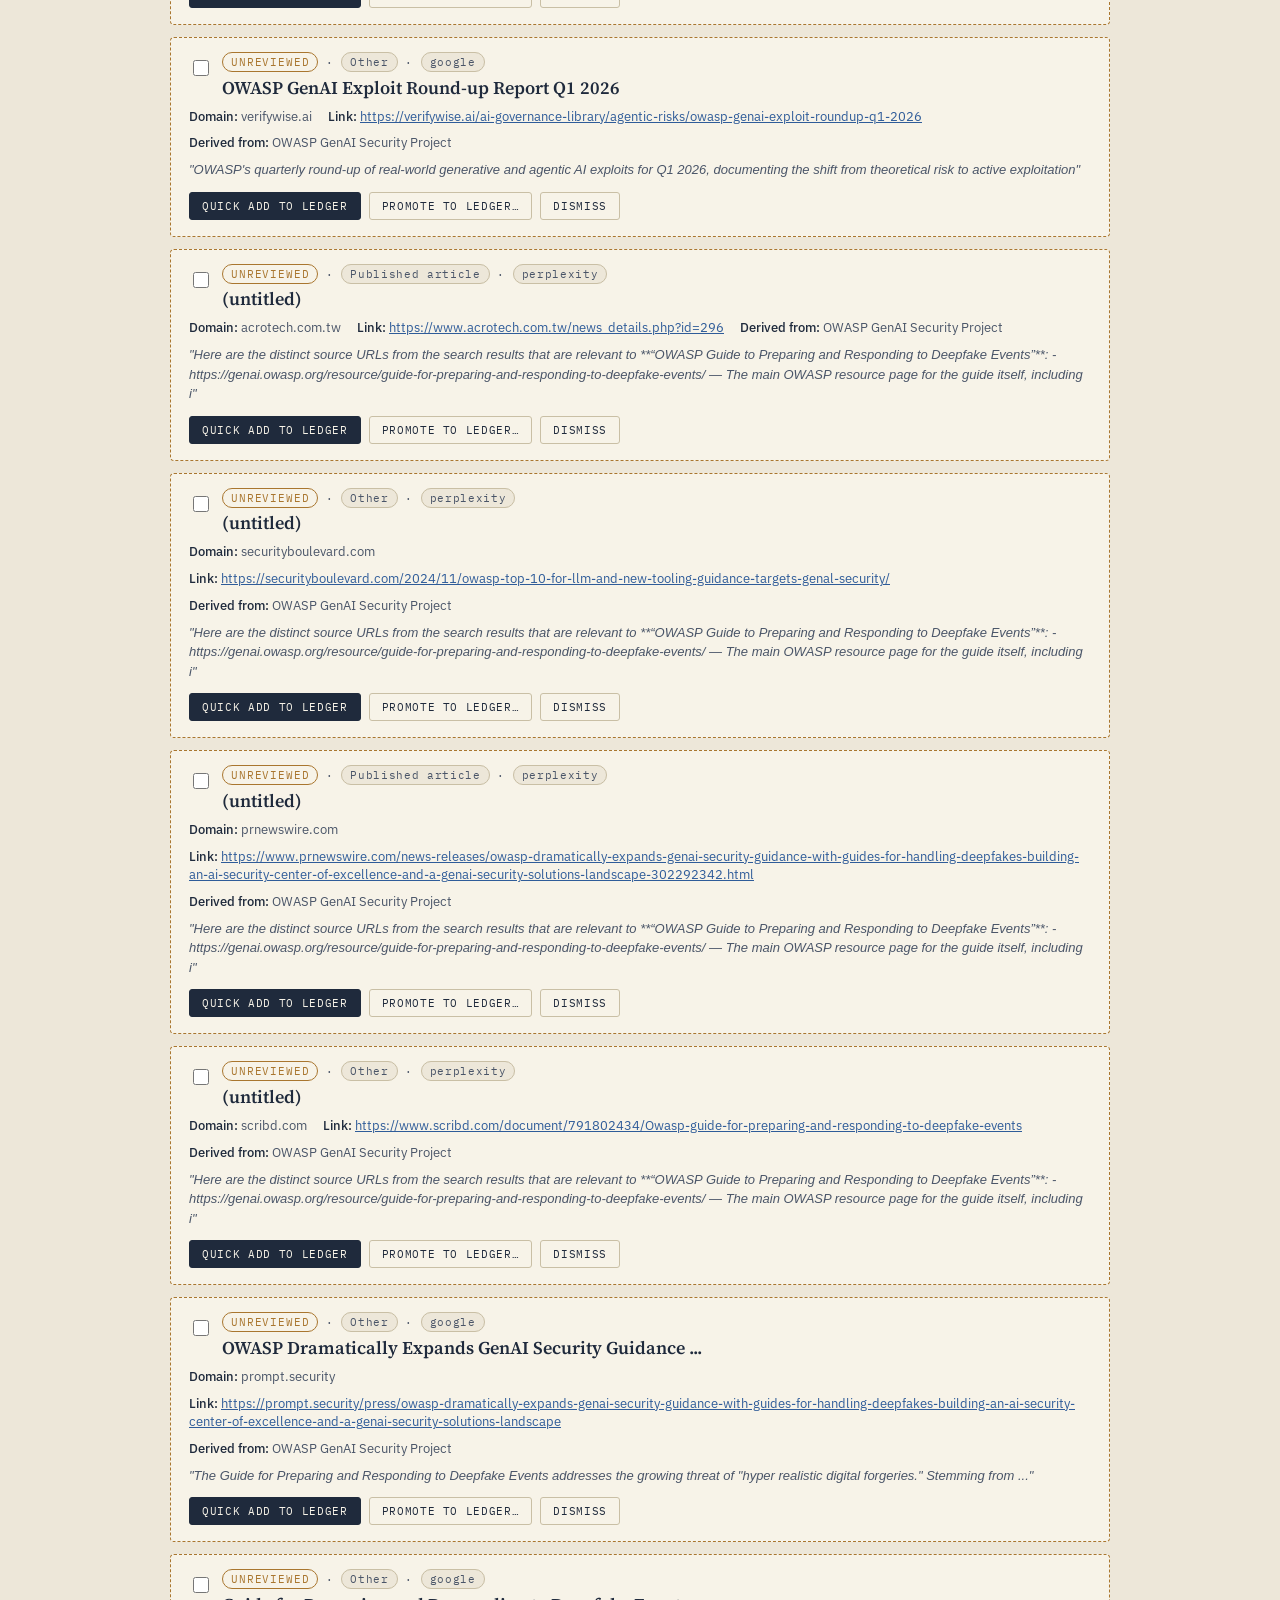
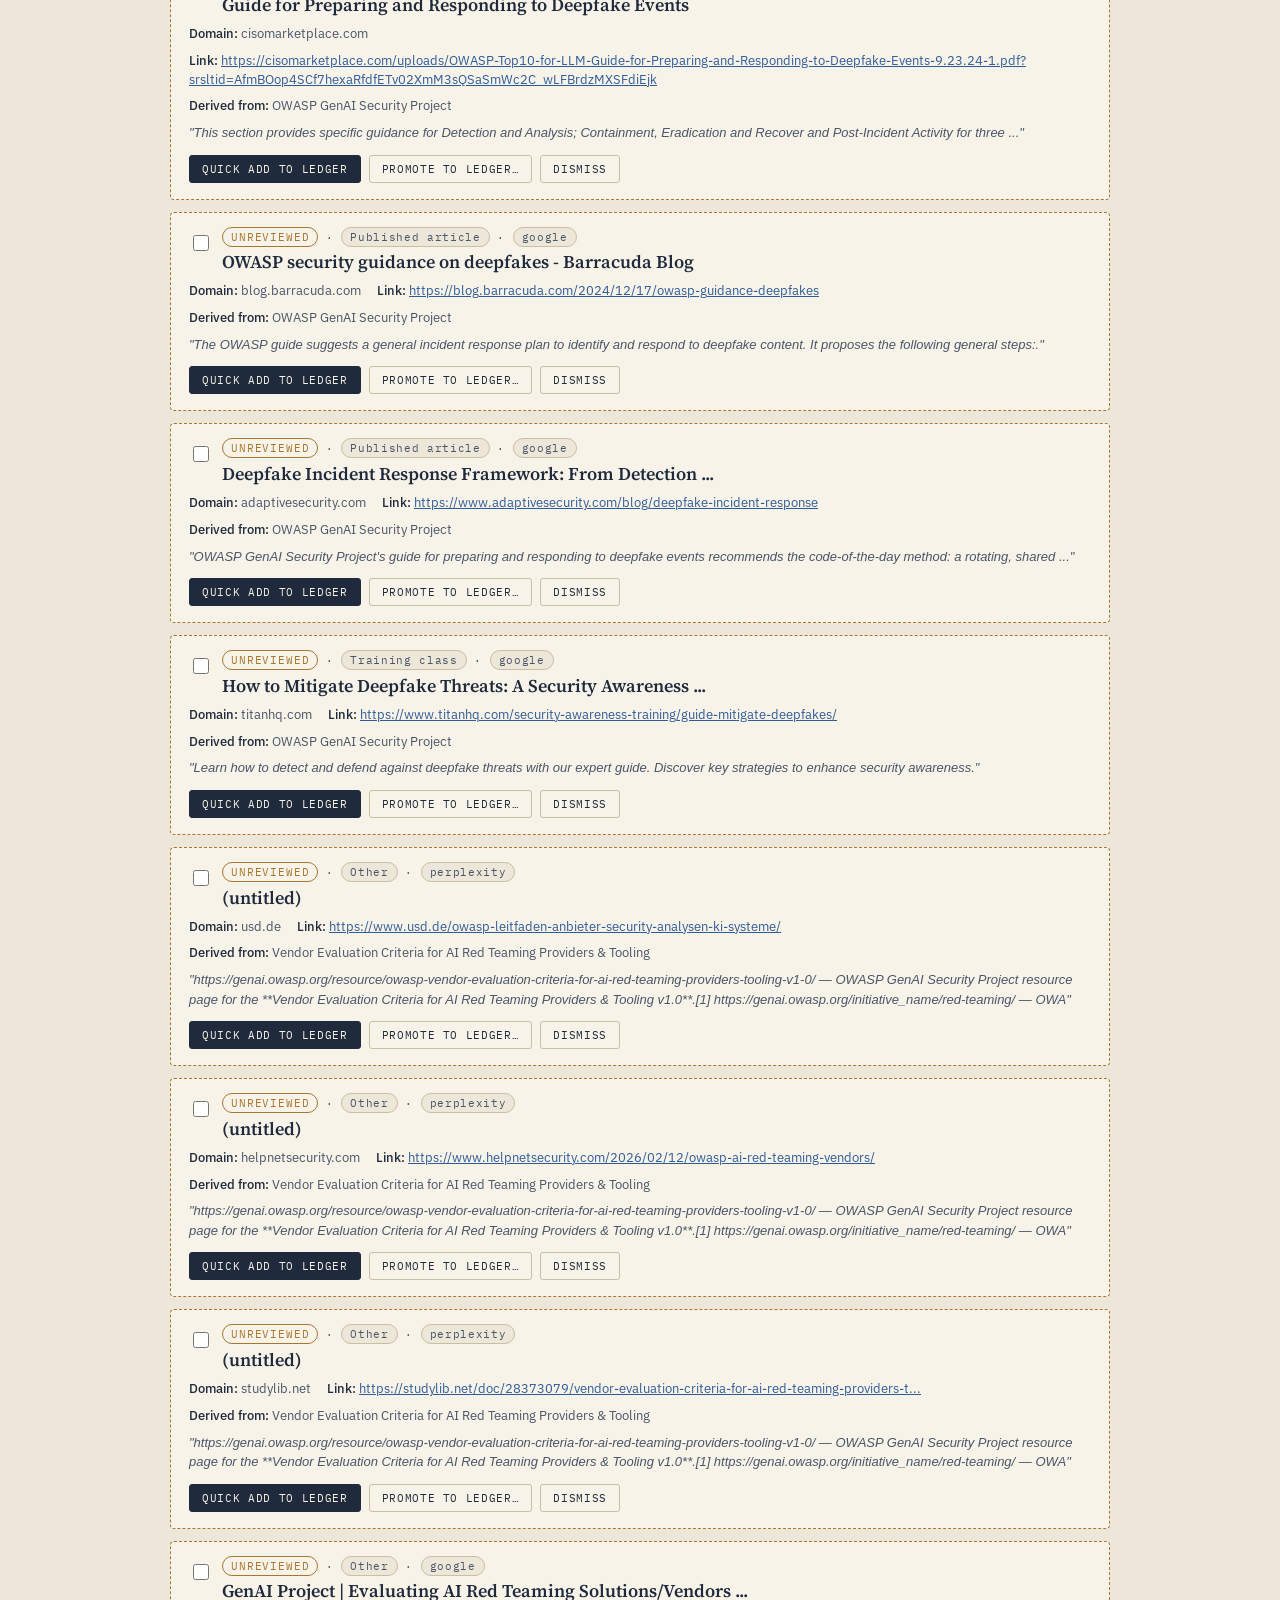
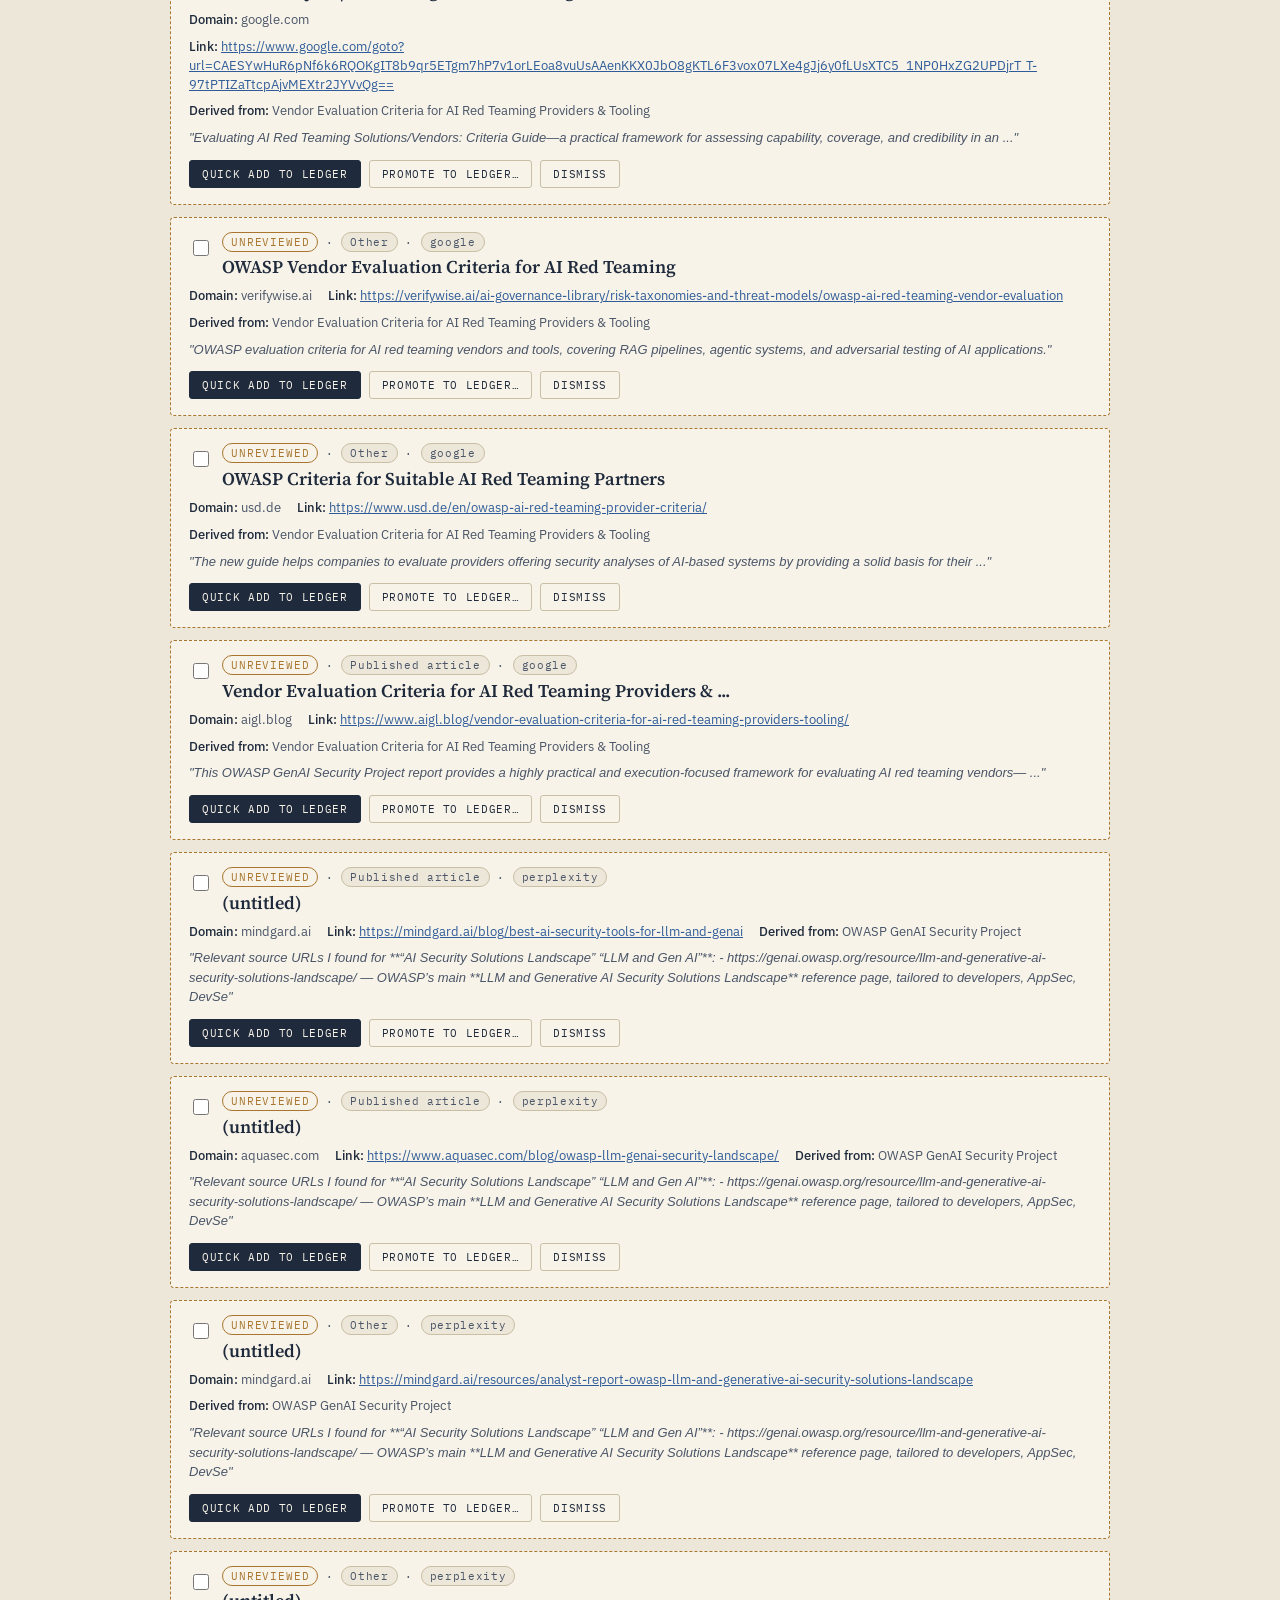
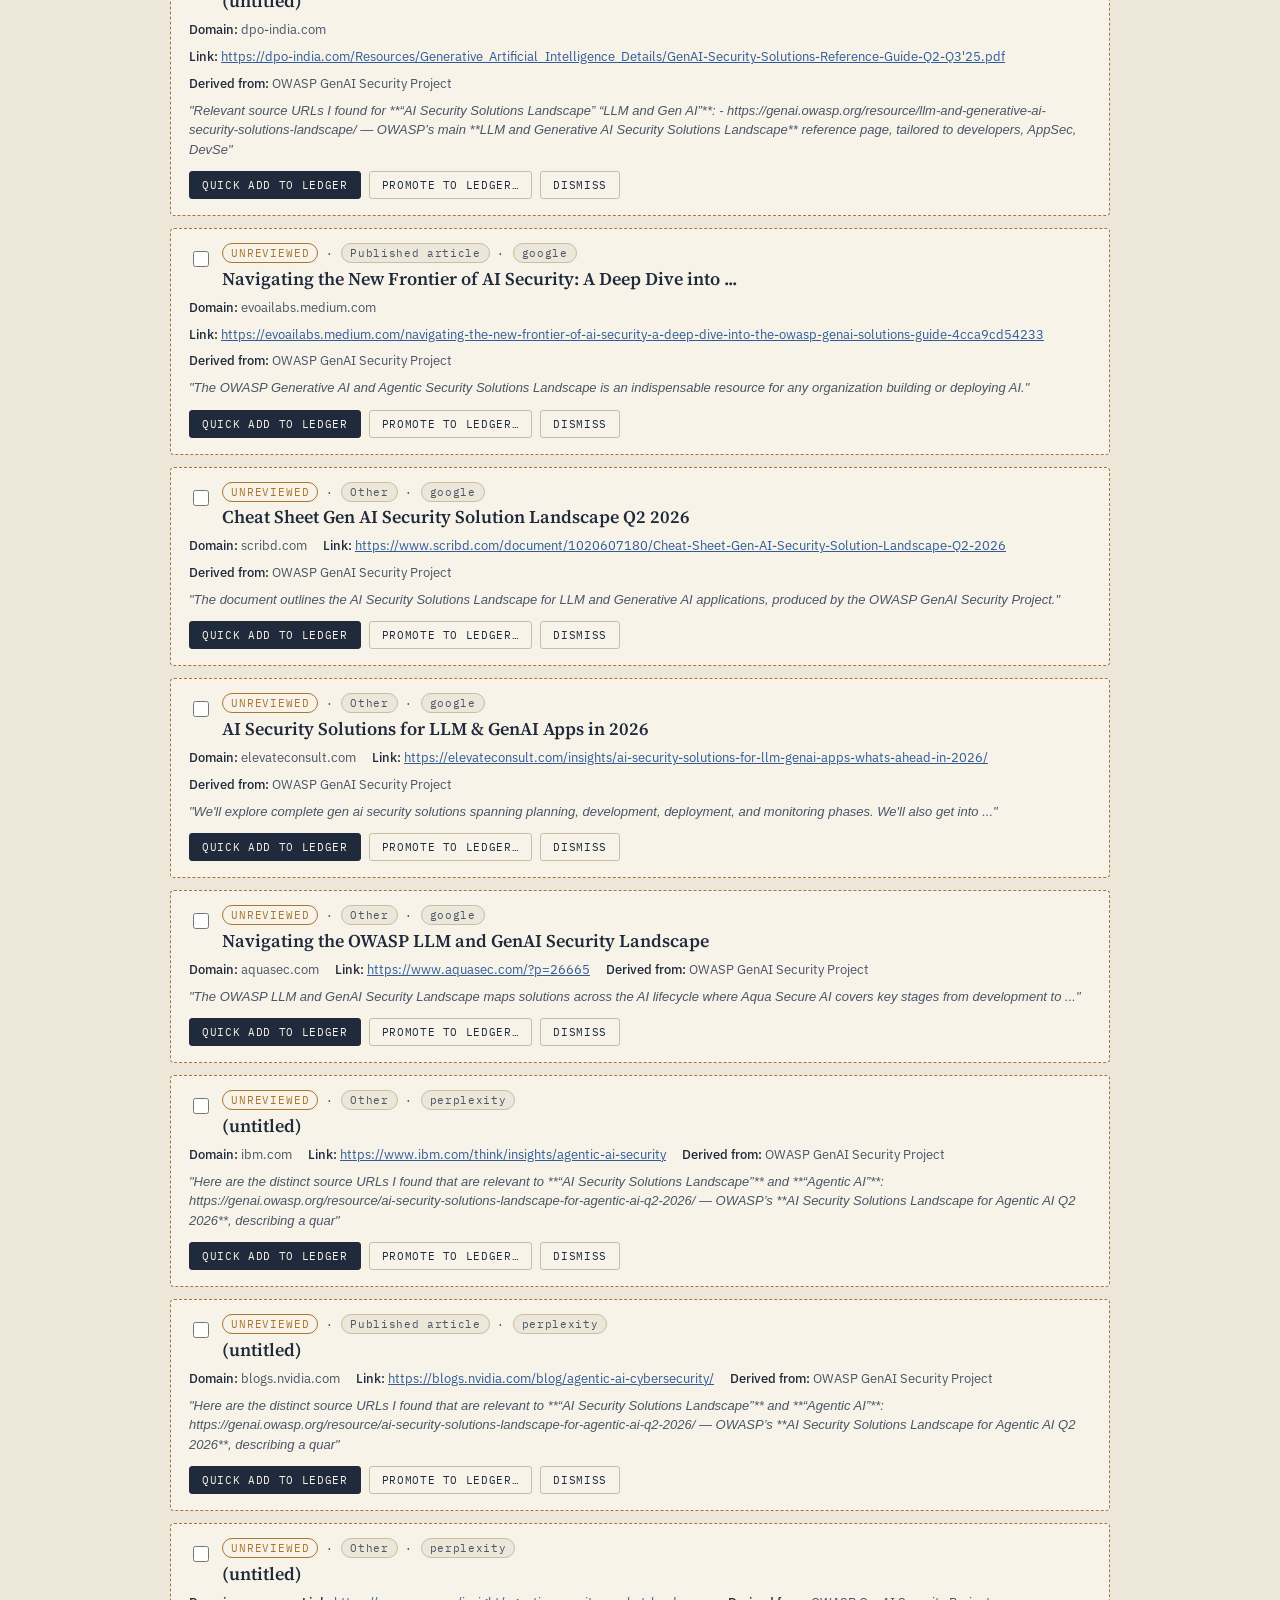
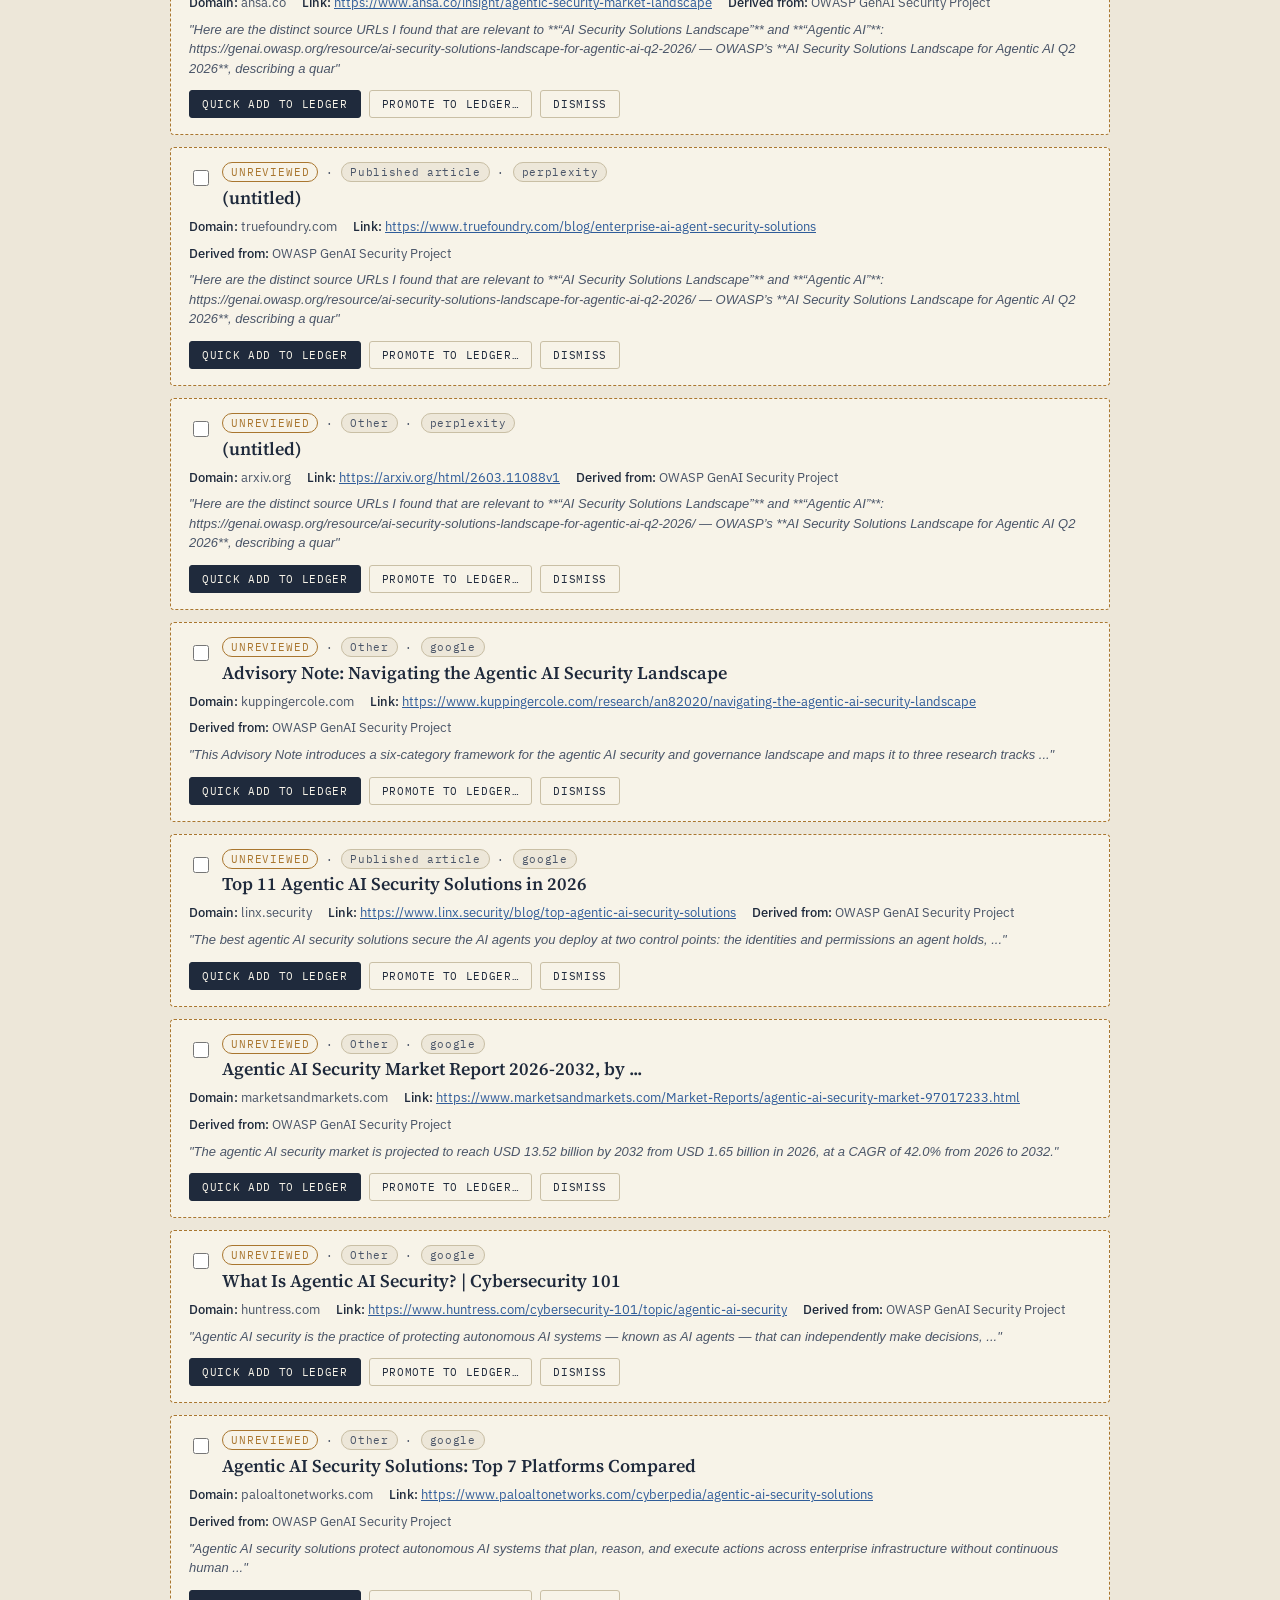
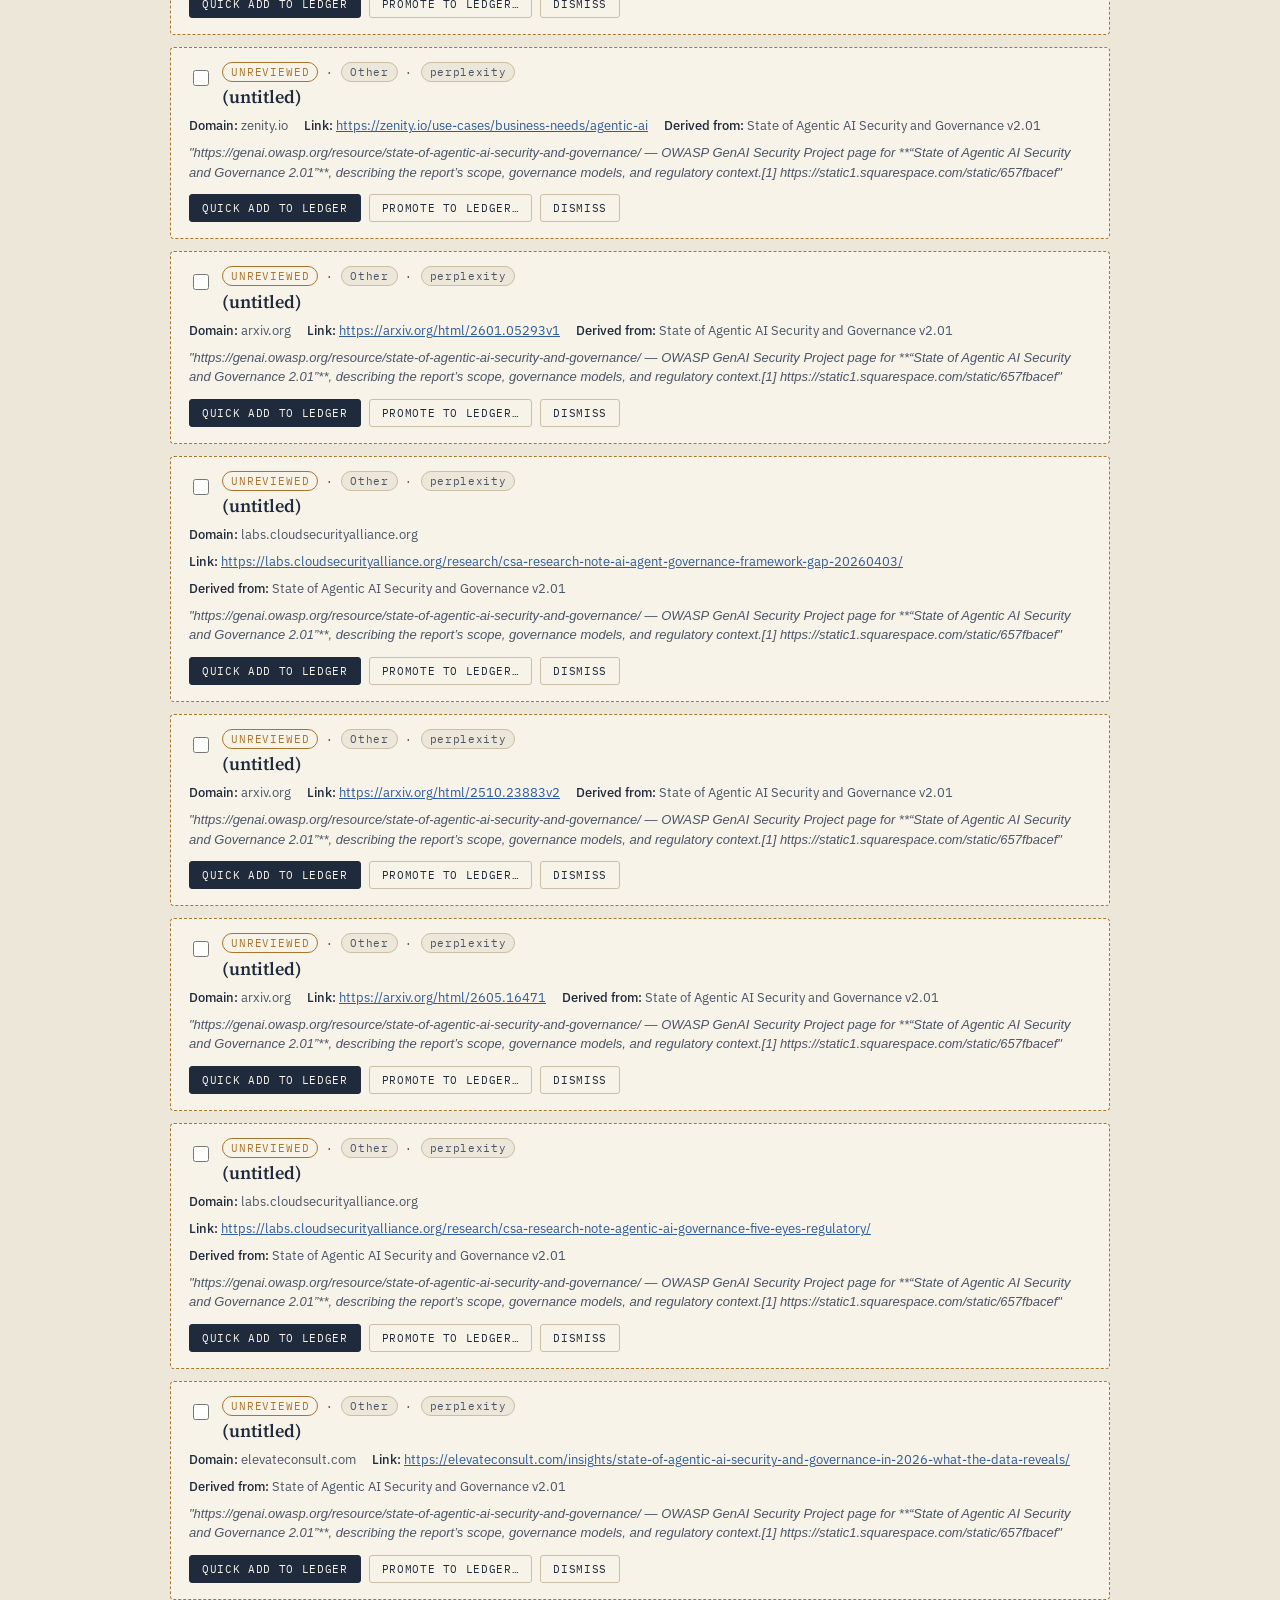
==== commit ae064982: "Identify attribution via the OWASP GenAI Security Project MCP server New crawler/attribute.py runs a" ====
--- a/index.html
+++ b/index.html
@@ -214,6 +214,7 @@
         <div class="meta-row">
           <span><b>Domain:</b> ${escapeHtml(c.org) || '—'}</span>
           <span><b>Link:</b> <a href="${escapeHtml(c.link)}" target="_blank" rel="noopener">${escapeHtml(c.link)}</a></span>
+          <span><b>Derived from:</b> ${escapeHtml(c.derivedFrom) || 'OWASP GenAI Security Project'}</span>
         </div>
         ${c.snippet ? `<div class="snippet">"${escapeHtml(c.snippet)}"</div>` : ''}
         <div class="card-actions">
@@ -246,6 +247,7 @@
         + (c.languageLabel ? ' (' + c.languageLabel + ')' : '')
         + (c.conferenceName ? ' — matched alongside "' + c.conferenceName + '"' : '')
         + '. Query: ' + (c.matchedQuery || '')
+        + '. Derived from: ' + (c.derivedFrom || 'OWASP GenAI Security Project')
         + (c.snippet ? ('\n\n"' + c.snippet + '"') : ''),
     };
   }
